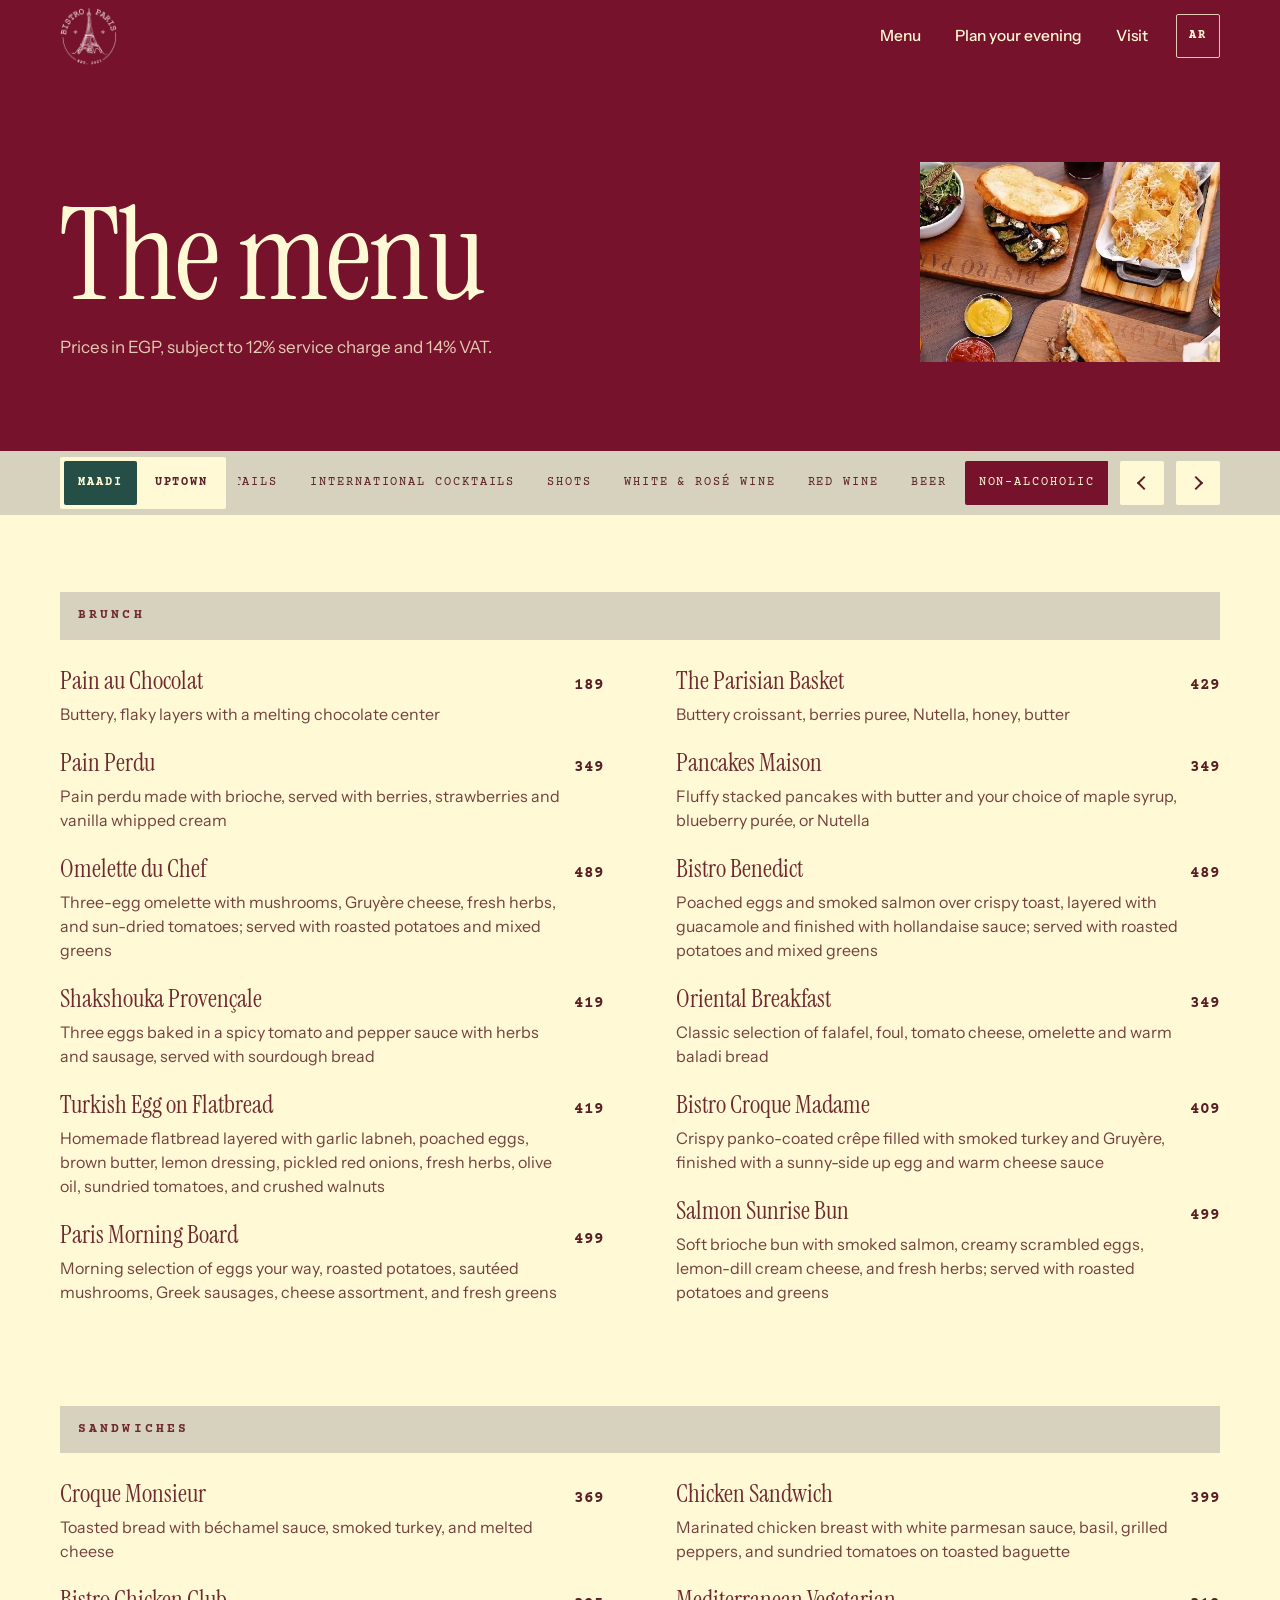
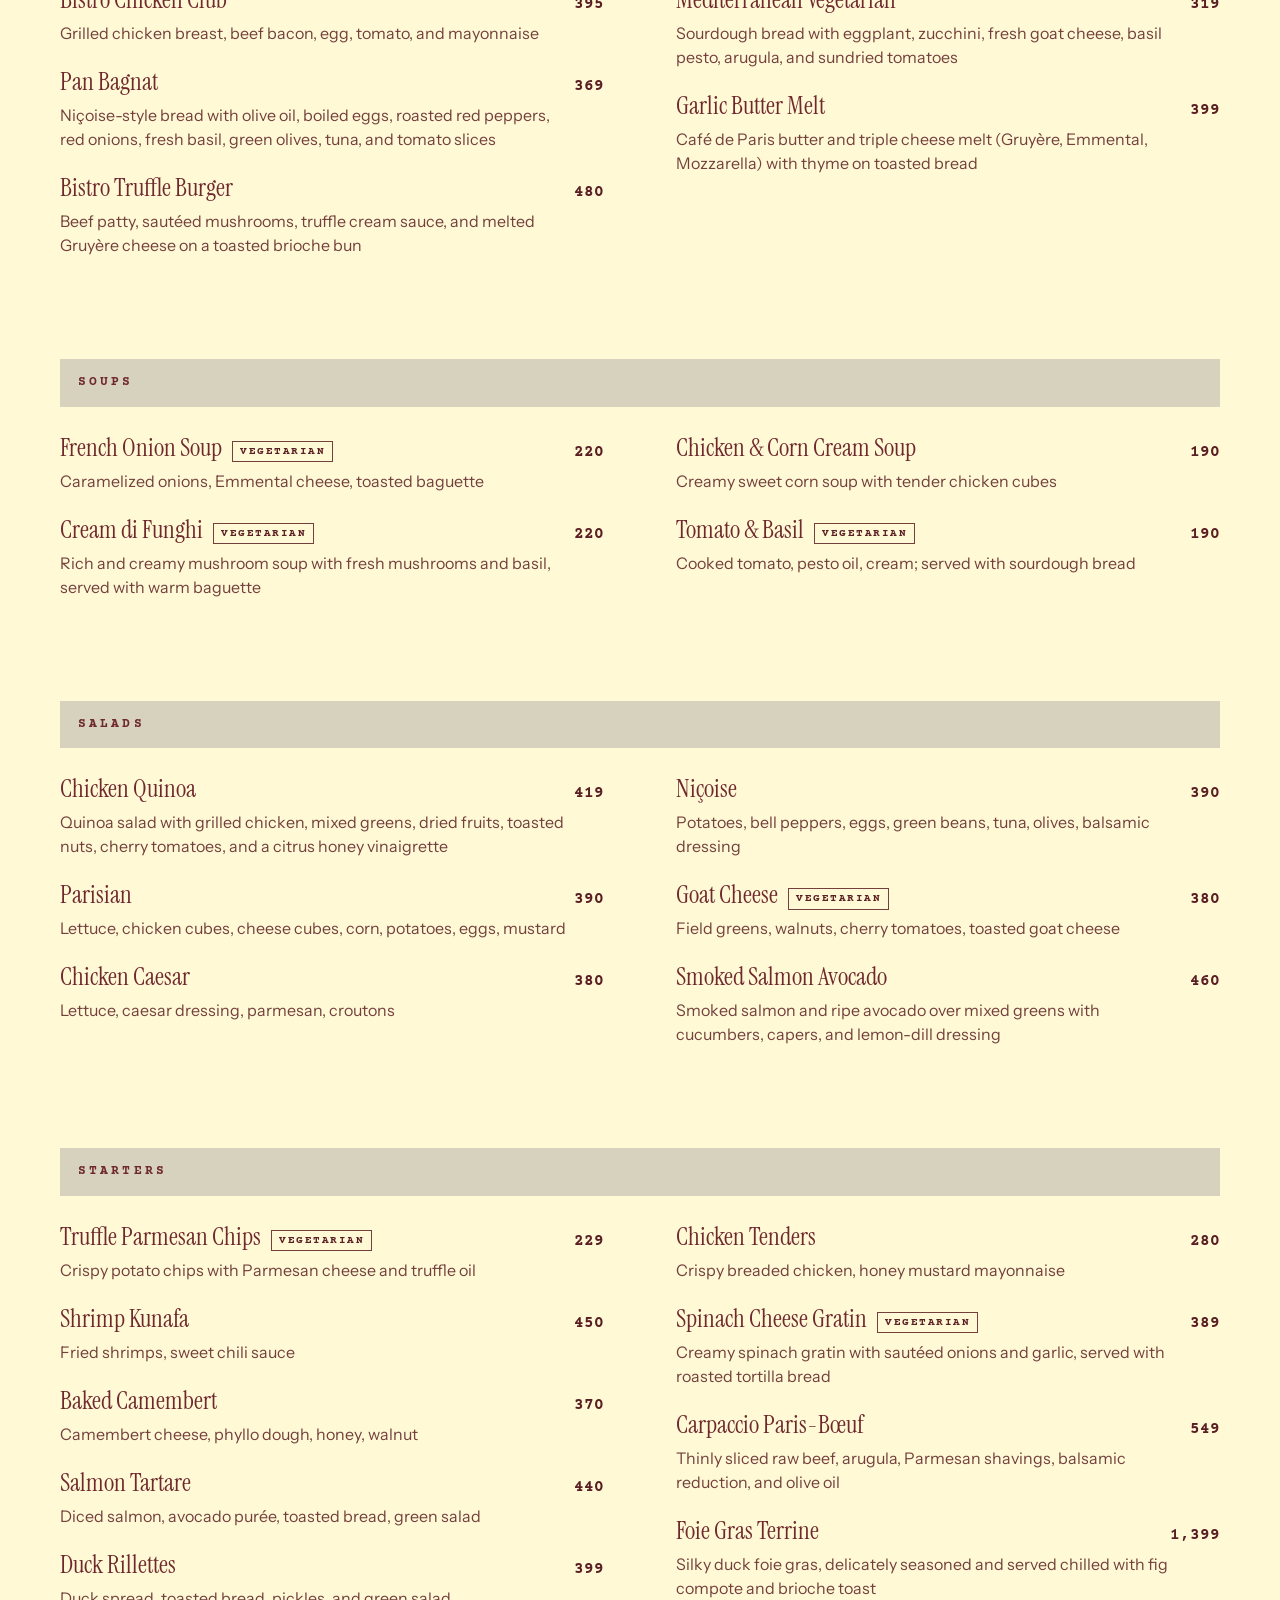
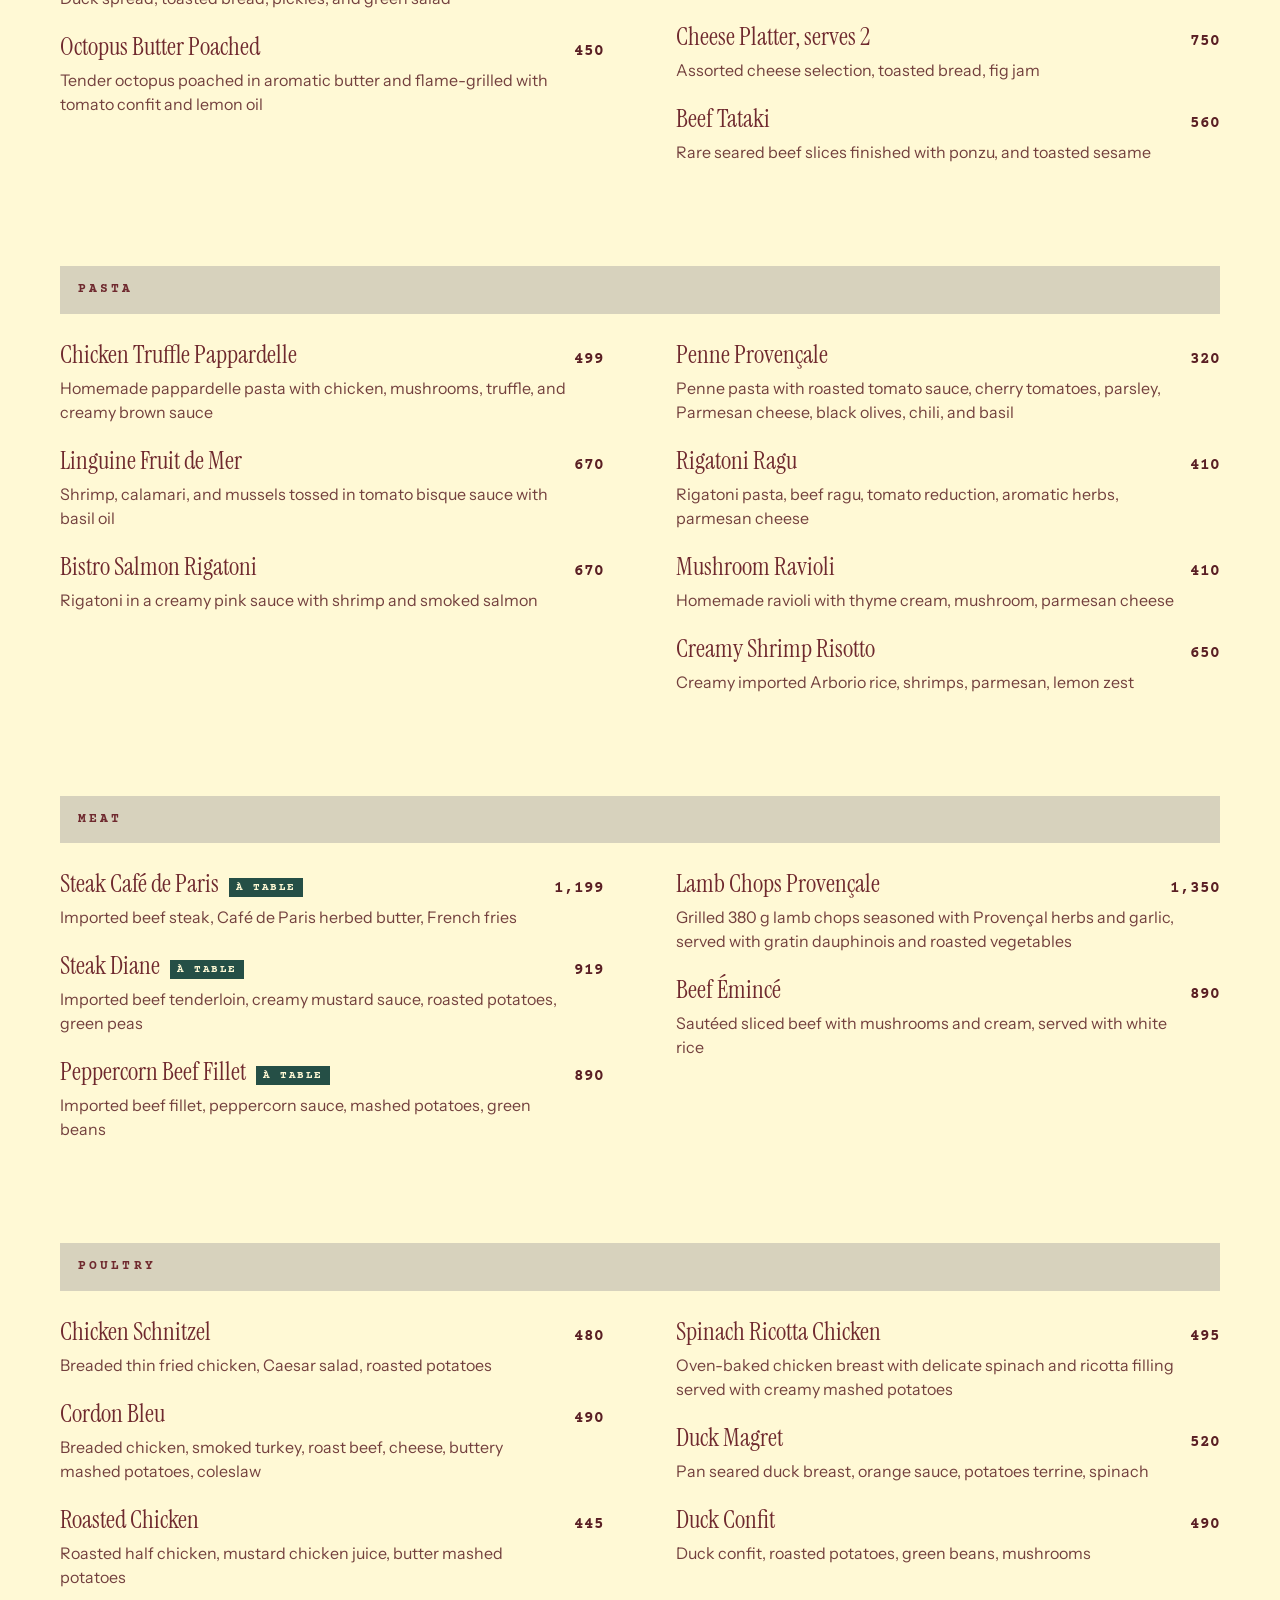
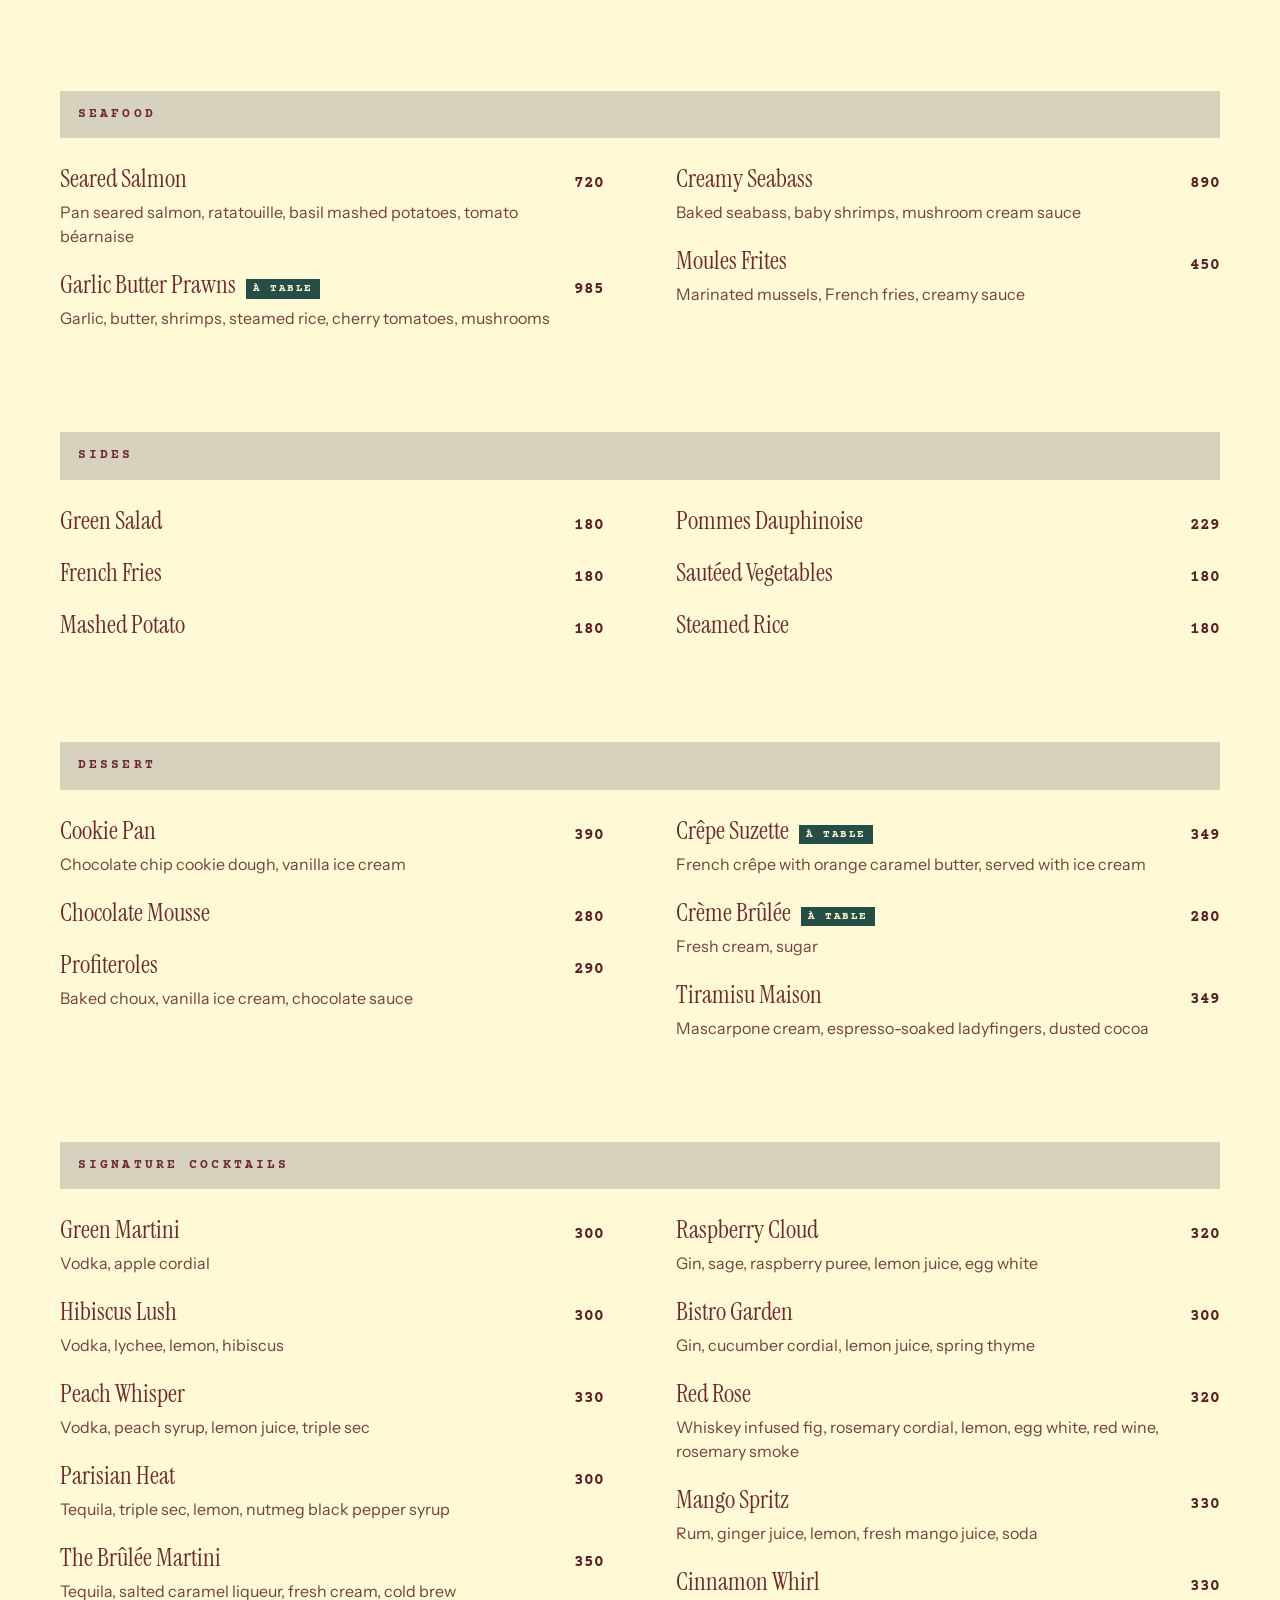
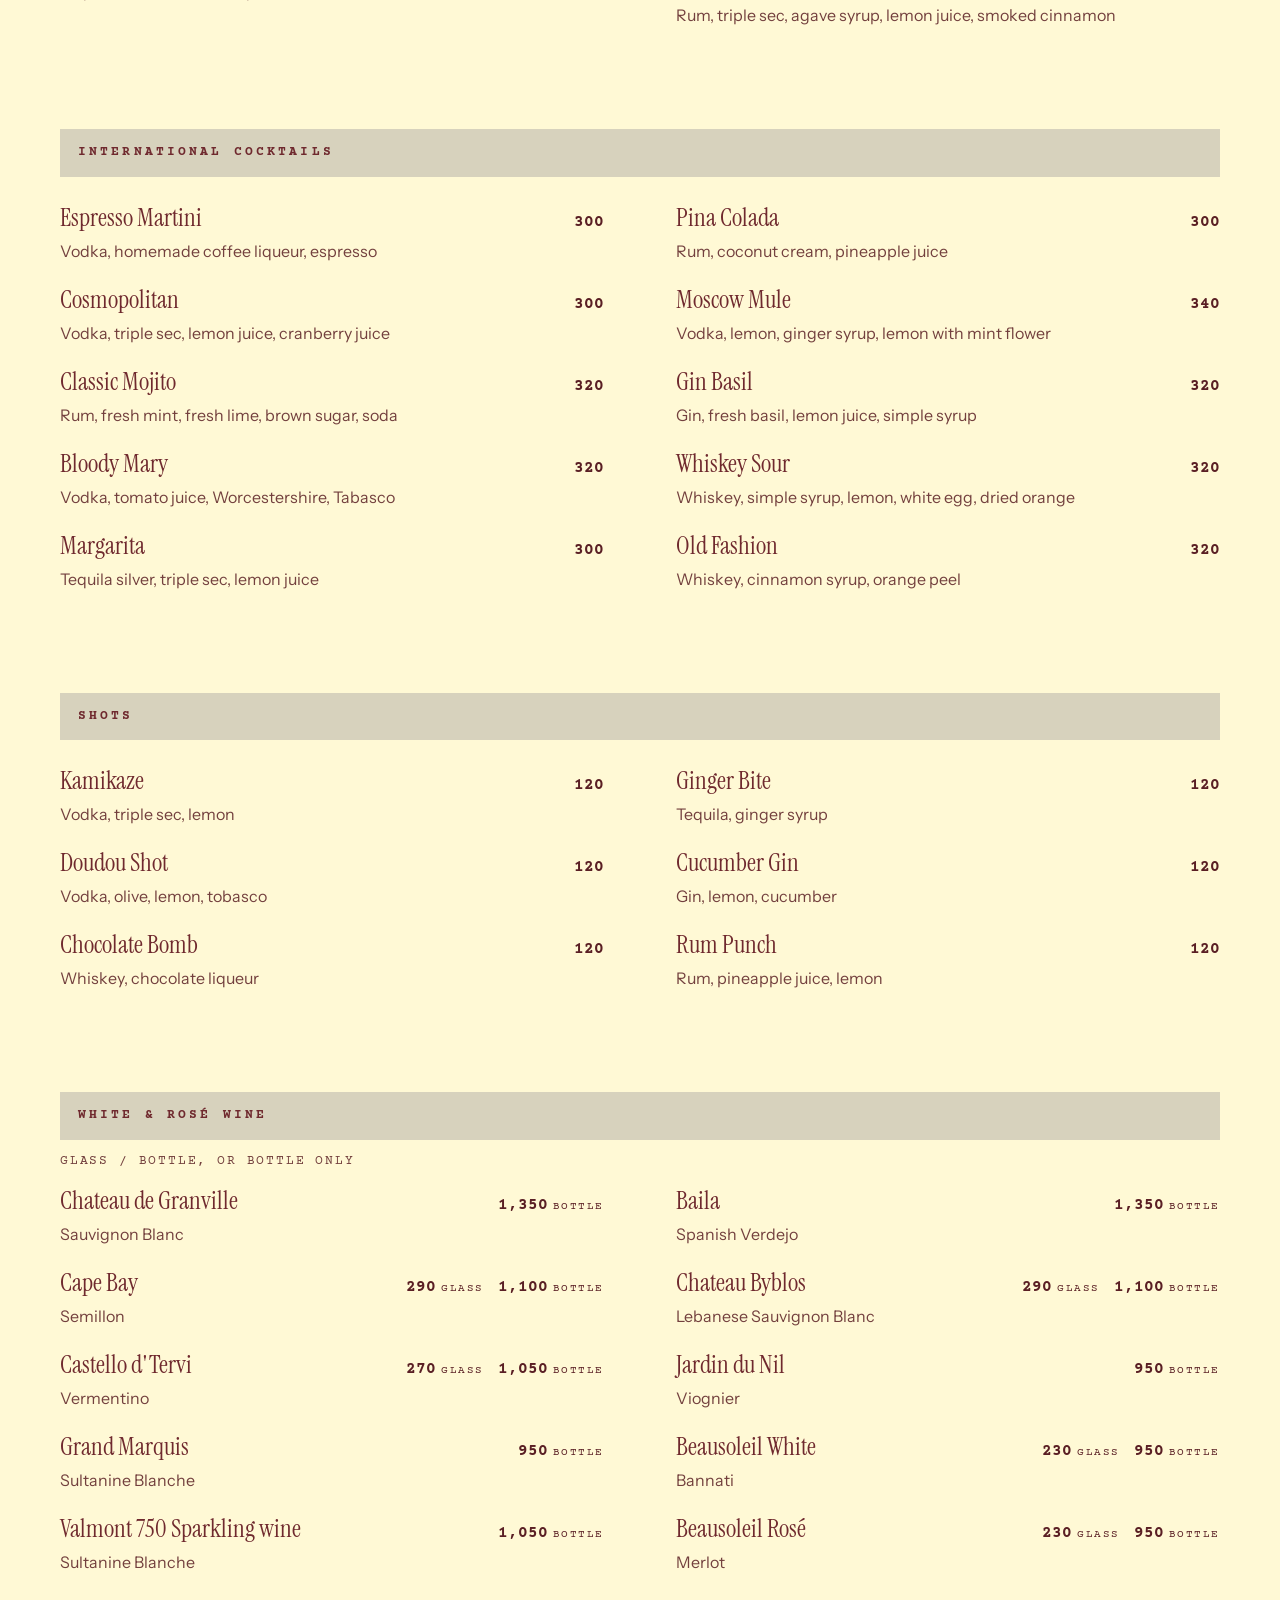
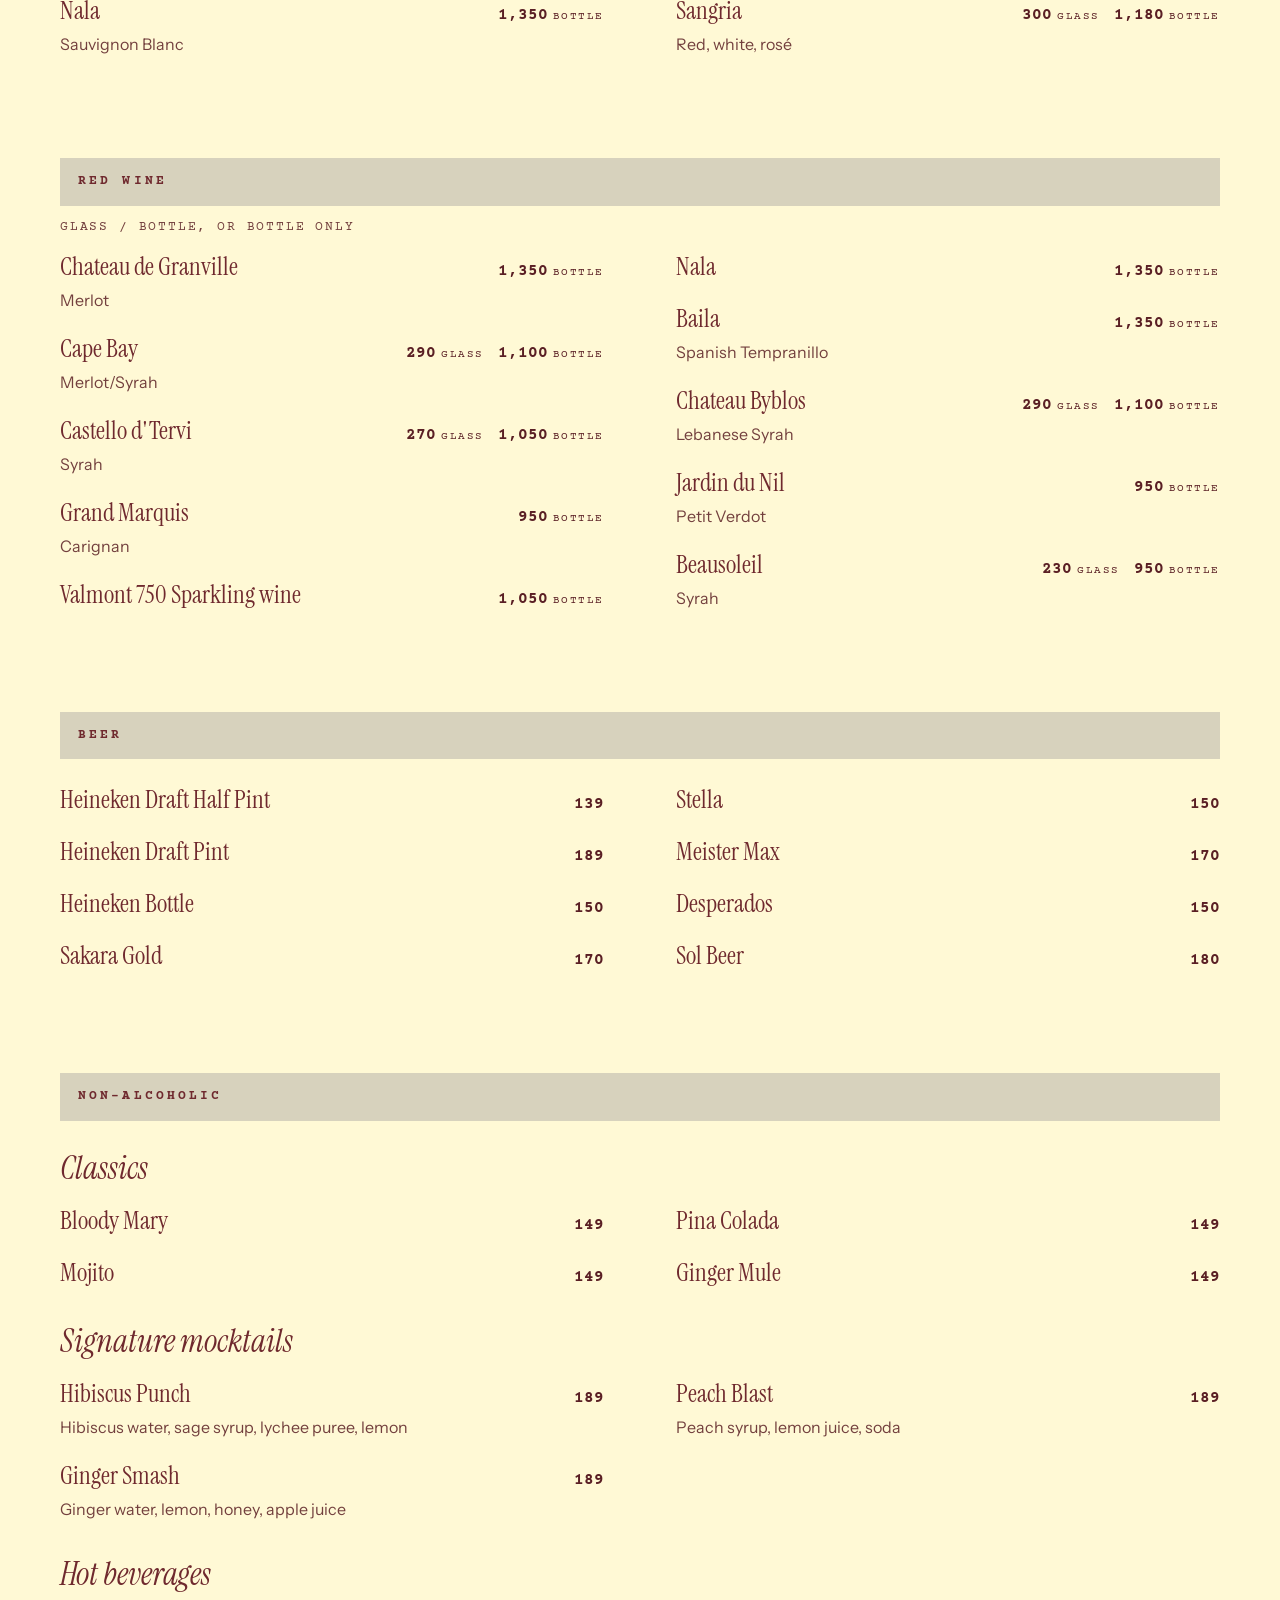
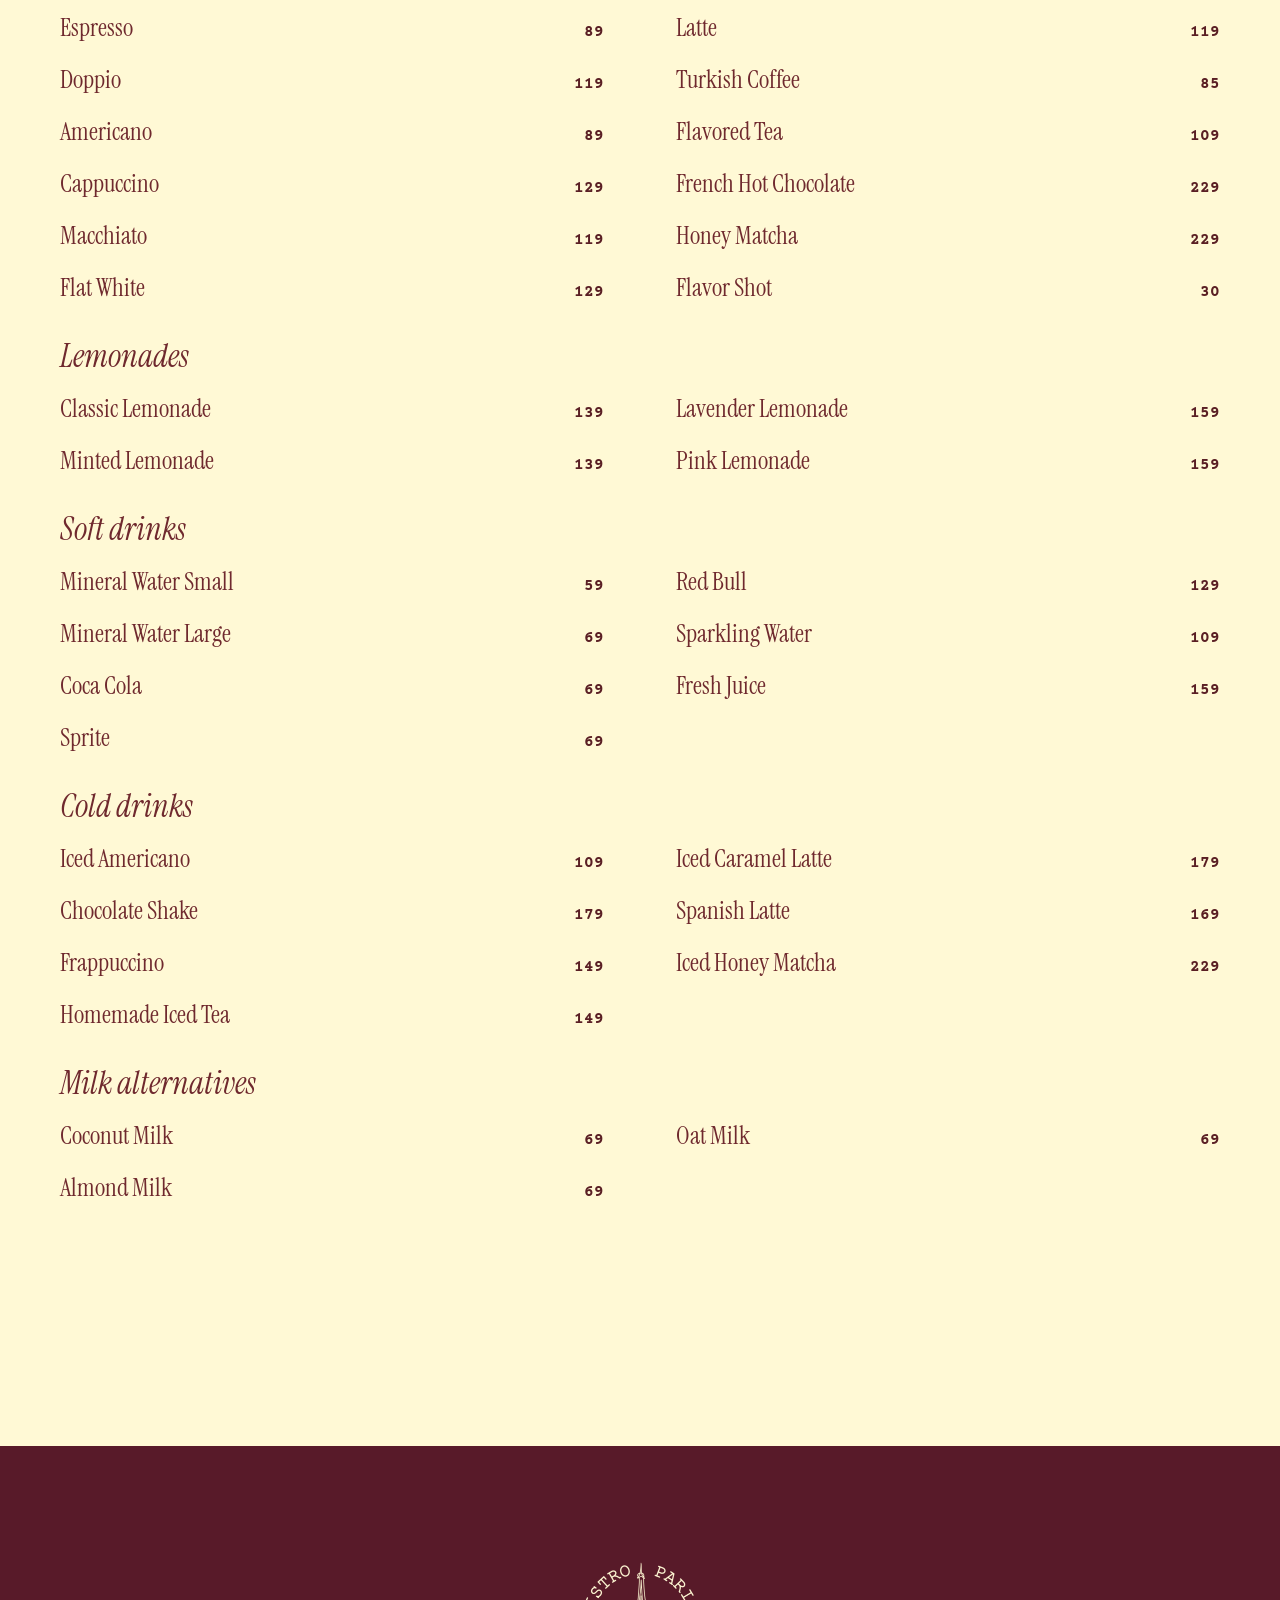
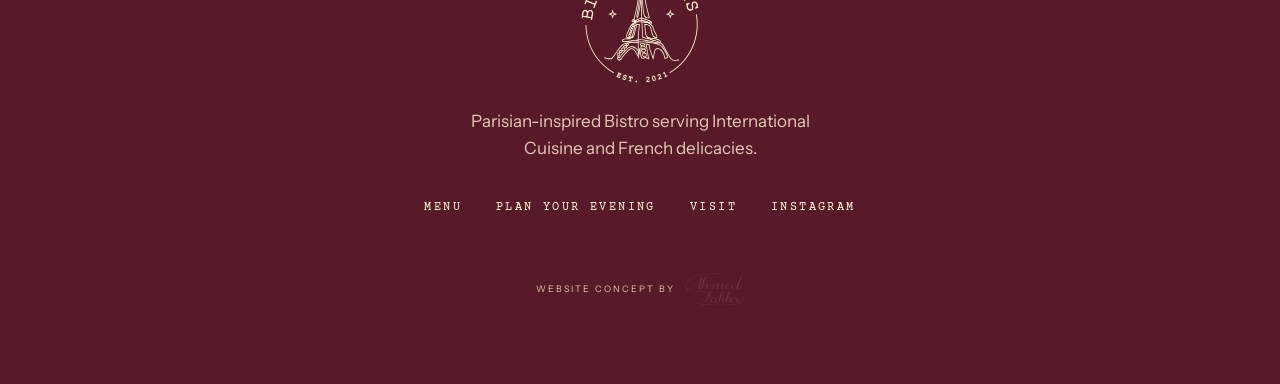
==== menu.html @ d9f88b31 "Faster images, single language button" ====
<!doctype html>
<html lang="en">
<head>
<meta charset="utf-8">
<meta name="viewport" content="width=device-width, initial-scale=1, minimum-scale=1">
<title>Menu | Bistro Paris, Maadi and Uptown Cairo</title>
<meta name="description" content="The Bistro Paris menu for Maadi and Uptown Cairo, every dish with its price in EGP.">
<meta name="theme-color" content="#76122B">
<meta property="og:type" content="restaurant.restaurant">
<meta property="og:site_name" content="Bistro Paris">
<meta property="og:title" content="Menu | Bistro Paris, Maadi and Uptown Cairo">
<meta property="og:description" content="The Bistro Paris menu for Maadi and Uptown Cairo, every dish with its price in EGP.">
<meta property="og:url" content="https://ahmedfakhr1.github.io/bistroparis-preview/menu.html">
<meta property="og:image" content="https://ahmedfakhr1.github.io/bistroparis-preview/img/og.jpg">
<meta property="og:image:width" content="1200">
<meta property="og:image:height" content="630">
<meta name="twitter:card" content="summary_large_image">
<link rel="icon" href="img/icon.png" type="image/png">
<link rel="apple-touch-icon" href="img/apple-touch-icon.png">
<link rel="preload" href="fonts/courier-prime-d5f7f4.woff2" as="font" type="font/woff2" crossorigin>
<link rel="preload" href="fonts/courier-prime-fcd7e4.woff2" as="font" type="font/woff2" crossorigin>
<link rel="preload" href="fonts/instrument-sans-046090.woff2" as="font" type="font/woff2" crossorigin>
<link rel="preload" href="fonts/instrument-serif-2d243d.woff2" as="font" type="font/woff2" crossorigin>
<link rel="preload" href="fonts/instrument-serif-52a6c2.woff2" as="font" type="font/woff2" crossorigin>
<script>
(function(){var h=document.documentElement;h.classList.add('js','fl');
try{var m=location.search.match(/branch=(maadi|uptown)/),b=m?m[1]:localStorage.getItem('bp-branch');if(b==='maadi'||b==='uptown')h.setAttribute('data-branch',b);if(m)localStorage.setItem('bp-branch',m[1])}catch(e){}
try{h.classList.add(localStorage.getItem('bp-intro')?'hold':'veiled')}catch(e){h.classList.add('hold')}
var d=function(){h.classList.remove('fl')};setTimeout(d,1200);
if(document.fonts&&document.fonts.load){Promise.all(['400 1em "Instrument Serif"','italic 400 1em "Instrument Serif"','400 1em "Instrument Sans"','500 1em "Instrument Sans"','400 1em "Courier Prime"','700 1em "Courier Prime"'].map(function(f){return document.fonts.load(f)})).then(d,d)}else d()})();
</script>
<style>html.fl body{opacity:0}body{transition:opacity .25s ease}</style>
<link rel="stylesheet" href="fonts.css?v=2">
<link rel="stylesheet" href="style.css?v=2">
<script src="site.js?v=2" defer></script>
<script type="application/ld+json">{"@context": "https://schema.org", "@graph": [{"@type": "Restaurant", "@id": "https://ahmedfakhr1.github.io/bistroparis-preview/#maadi", "name": "Bistro Paris Maadi", "url": "https://ahmedfakhr1.github.io/bistroparis-preview/", "description": "Parisian-inspired Bistro serving International Cuisine and French delicacies", "servesCuisine": ["French", "International"], "telephone": "+201289994449", "image": "https://ahmedfakhr1.github.io/bistroparis-preview/img/og.jpg", "hasMenu": "https://ahmedfakhr1.github.io/bistroparis-preview/menu.html", "address": {"@type": "PostalAddress", "streetAddress": "13 Street 18, Maadi as Sarayat Al Gharbeyah, first floor of Building 13", "addressLocality": "Cairo", "postalCode": "4212050", "addressCountry": "EG"}, "sameAs": ["https://www.instagram.com/bistropariseg/", "https://www.facebook.com/bistroparis.eg"]}, {"@type": "Restaurant", "@id": "https://ahmedfakhr1.github.io/bistroparis-preview/#uptown", "name": "Bistro Paris Uptown", "url": "https://ahmedfakhr1.github.io/bistroparis-preview/", "description": "Parisian-inspired Bistro serving International Cuisine and French delicacies", "servesCuisine": ["French", "International"], "telephone": "+201277890000", "image": "https://ahmedfakhr1.github.io/bistroparis-preview/img/og.jpg", "hasMenu": "https://ahmedfakhr1.github.io/bistroparis-preview/menu.html?branch=uptown", "address": {"@type": "PostalAddress", "streetAddress": "Golf Plaza, Uptown Cairo", "addressLocality": "Cairo", "addressCountry": "EG"}, "openingHoursSpecification": [{"@type": "OpeningHoursSpecification", "dayOfWeek": ["Monday", "Tuesday", "Wednesday", "Thursday", "Friday", "Saturday", "Sunday"], "opens": "09:00", "closes": "23:30"}], "sameAs": ["https://www.instagram.com/bistropariseg/", "https://www.facebook.com/bistroparis.eg"]}]}</script>
</head>
<body class="menu-pg">
<a class="skip" href="#main">Skip to content</a>
<div class="veil" aria-hidden="true"><img src="img/seal-white.webp" width="480" height="490" alt=""><span class="veil-line"><i></i></span></div>
<div class="cover" aria-hidden="true"></div>
<header class="hdr" id="hdr">
<div class="hdr-in">
<a class="brand" href="index.html" aria-label="Bistro Paris, home"><img class="seal" src="img/seal-white.webp" width="480" height="490" alt=""></a>
<div class="hdr-r">
<nav class="nav" aria-label="Main">
<a href="menu.html">Menu</a>
<a href="index.html#plan-top">Plan your evening</a>
<a href="index.html#visit">Visit</a>
</nav>
<button class="lang" id="ar-toggle" type="button" aria-haspopup="dialog" aria-label="Arabic">AR</button>
<button class="burger" id="burger" type="button" aria-expanded="false" aria-controls="drawer" aria-label="Open menu"><span></span><span></span></button>
</div>
</div>
</header>
<div class="drawer" id="drawer" hidden>
<nav class="drawer-nav" aria-label="Menu">
<a href="menu.html?branch=maadi">Maadi menu</a>
<a href="menu.html?branch=uptown">Uptown menu</a>
<a href="index.html#plan-top">Plan your evening</a>
<a href="index.html#visit">Visit us</a>
</nav>
<div class="drawer-foot">
<a href="tel:+201289994449">Call Maadi +20 12 89994449</a>
<a href="tel:+201277890000">Call Uptown 012 77890000</a>
<a href="https://www.instagram.com/bistropariseg/" target="_blank" rel="noopener">Instagram @bistropariseg</a>
</div>
</div>
<main id="main">
<section class="mhead dark">
<div class="wrap mh">
<div class="mh-tx">
<h1>The menu</h1>
<p class="note">Prices in EGP, subject to 12% service charge and 14% VAT.</p>
</div>
<img class="mh-ph" src="img/boards.webp" width="540" height="960" alt="Sandwiches, chips and dips on wooden boards with BISTRO PARIS burnt into the wood" decoding="async">
</div>
</section>
<div class="bar" id="bar">
<div class="bar-in">
<div class="sw" role="group" aria-label="Branch">
<button type="button" data-branch-btn="maadi" aria-pressed="true">Maadi</button>
<button type="button" data-branch-btn="uptown" aria-pressed="false">Uptown</button>
</div>
<nav class="rail" aria-label="Menu sections"><div class="chips" data-for="maadi"><a href="#maadi-brunch" data-cat="brunch">Brunch</a><a href="#maadi-sandwiches" data-cat="sandwiches">Sandwiches</a><a href="#maadi-soups" data-cat="soups">Soups</a><a href="#maadi-salads" data-cat="salads">Salads</a><a href="#maadi-starters" data-cat="starters">Starters</a><a href="#maadi-pasta" data-cat="pasta">Pasta</a><a href="#maadi-meat" data-cat="meat">Meat</a><a href="#maadi-poultry" data-cat="poultry">Poultry</a><a href="#maadi-seafood" data-cat="seafood">Seafood</a><a href="#maadi-sides" data-cat="sides">Sides</a><a href="#maadi-dessert" data-cat="dessert">Dessert</a><a href="#maadi-signature-cocktails" data-cat="signature-cocktails">Signature Cocktails</a><a href="#maadi-international-cocktails" data-cat="international-cocktails">International Cocktails</a><a href="#maadi-shots" data-cat="shots">Shots</a><a href="#maadi-white-and-ros-wine" data-cat="white-and-ros-wine">White &amp; Rosé Wine</a><a href="#maadi-red-wine" data-cat="red-wine">Red Wine</a><a href="#maadi-beer" data-cat="beer">Beer</a><a href="#maadi-non-alcoholic" data-cat="non-alcoholic">Non-Alcoholic</a></div><div class="chips" data-for="uptown"><a href="#uptown-sandwiches" data-cat="sandwiches">Sandwiches</a><a href="#uptown-soups" data-cat="soups">Soups</a><a href="#uptown-salads" data-cat="salads">Salads</a><a href="#uptown-starters" data-cat="starters">Starters</a><a href="#uptown-pasta-and-risotto" data-cat="pasta-and-risotto">Pasta &amp; Risotto</a><a href="#uptown-meat" data-cat="meat">Meat</a><a href="#uptown-sides" data-cat="sides">Sides</a><a href="#uptown-seafood" data-cat="seafood">Seafood</a><a href="#uptown-poultry" data-cat="poultry">Poultry</a><a href="#uptown-dessert" data-cat="dessert">Dessert</a></div></nav>
<button class="rail-btn" id="rail-prev" type="button" aria-label="Earlier sections"><span></span></button>
<button class="rail-btn next" id="rail-next" type="button" aria-label="Later sections"><span></span></button>
</div>
</div>
<div class="wrap menu-body" id="menu-body">
<div class="pane" id="pane-maadi" data-pane="maadi"><section class="cat" id="maadi-brunch" data-cat="brunch"><h2>Brunch</h2><ul class="items"><li class="item"><div class="top"><span class="nm">Pain au Chocolat</span><span class="price"><span class="amt">189</span></span></div><p class="desc">Buttery, flaky layers with a melting chocolate center</p></li><li class="item"><div class="top"><span class="nm">Pain Perdu</span><span class="price"><span class="amt">349</span></span></div><p class="desc">Pain perdu made with brioche, served with berries, strawberries and vanilla whipped cream</p></li><li class="item"><div class="top"><span class="nm">Omelette du Chef</span><span class="price"><span class="amt">489</span></span></div><p class="desc">Three-egg omelette with mushrooms, Gruyère cheese, fresh herbs, and sun-dried tomatoes; served with roasted potatoes and mixed greens</p></li><li class="item"><div class="top"><span class="nm">Shakshouka Provençale</span><span class="price"><span class="amt">419</span></span></div><p class="desc">Three eggs baked in a spicy tomato and pepper sauce with herbs and sausage, served with sourdough bread</p></li><li class="item"><div class="top"><span class="nm">Turkish Egg on Flatbread</span><span class="price"><span class="amt">419</span></span></div><p class="desc">Homemade flatbread layered with garlic labneh, poached eggs, brown butter, lemon dressing, pickled red onions, fresh herbs, olive oil, sundried tomatoes, and crushed walnuts</p></li><li class="item"><div class="top"><span class="nm">Paris Morning Board</span><span class="price"><span class="amt">499</span></span></div><p class="desc">Morning selection of eggs your way, roasted potatoes, sautéed mushrooms, Greek sausages, cheese assortment, and fresh greens</p></li><li class="item"><div class="top"><span class="nm">The Parisian Basket</span><span class="price"><span class="amt">429</span></span></div><p class="desc">Buttery croissant, berries puree, Nutella, honey, butter</p></li><li class="item"><div class="top"><span class="nm">Pancakes Maison</span><span class="price"><span class="amt">349</span></span></div><p class="desc">Fluffy stacked pancakes with butter and your choice of maple syrup, blueberry purée, or Nutella</p></li><li class="item"><div class="top"><span class="nm">Bistro Benedict</span><span class="price"><span class="amt">489</span></span></div><p class="desc">Poached eggs and smoked salmon over crispy toast, layered with guacamole and finished with hollandaise sauce; served with roasted potatoes and mixed greens</p></li><li class="item"><div class="top"><span class="nm">Oriental Breakfast</span><span class="price"><span class="amt">349</span></span></div><p class="desc">Classic selection of falafel, foul, tomato cheese, omelette and warm baladi bread</p></li><li class="item"><div class="top"><span class="nm">Bistro Croque Madame</span><span class="price"><span class="amt">409</span></span></div><p class="desc">Crispy panko-coated crêpe filled with smoked turkey and Gruyère, finished with a sunny-side up egg and warm cheese sauce</p></li><li class="item"><div class="top"><span class="nm">Salmon Sunrise Bun</span><span class="price"><span class="amt">499</span></span></div><p class="desc">Soft brioche bun with smoked salmon, creamy scrambled eggs, lemon-dill cream cheese, and fresh herbs; served with roasted potatoes and greens</p></li></ul></section><section class="cat" id="maadi-sandwiches" data-cat="sandwiches"><h2>Sandwiches</h2><ul class="items"><li class="item"><div class="top"><span class="nm">Croque Monsieur</span><span class="price"><span class="amt">369</span></span></div><p class="desc">Toasted bread with béchamel sauce, smoked turkey, and melted cheese</p></li><li class="item"><div class="top"><span class="nm">Bistro Chicken Club</span><span class="price"><span class="amt">395</span></span></div><p class="desc">Grilled chicken breast, beef bacon, egg, tomato, and mayonnaise</p></li><li class="item"><div class="top"><span class="nm">Pan Bagnat</span><span class="price"><span class="amt">369</span></span></div><p class="desc">Niçoise-style bread with olive oil, boiled eggs, roasted red peppers, red onions, fresh basil, green olives, tuna, and tomato slices</p></li><li class="item"><div class="top"><span class="nm">Bistro Truffle Burger</span><span class="price"><span class="amt">480</span></span></div><p class="desc">Beef patty, sautéed mushrooms, truffle cream sauce, and melted Gruyère cheese on a toasted brioche bun</p></li><li class="item"><div class="top"><span class="nm">Chicken Sandwich</span><span class="price"><span class="amt">399</span></span></div><p class="desc">Marinated chicken breast with white parmesan sauce, basil, grilled peppers, and sundried tomatoes on toasted baguette</p></li><li class="item"><div class="top"><span class="nm">Mediterranean Vegetarian</span><span class="price"><span class="amt">319</span></span></div><p class="desc">Sourdough bread with eggplant, zucchini, fresh goat cheese, basil pesto, arugula, and sundried tomatoes</p></li><li class="item"><div class="top"><span class="nm">Garlic Butter Melt</span><span class="price"><span class="amt">399</span></span></div><p class="desc">Café de Paris butter and triple cheese melt (Gruyère, Emmental, Mozzarella) with thyme on toasted bread</p></li></ul></section><section class="cat" id="maadi-soups" data-cat="soups"><h2>Soups</h2><ul class="items"><li class="item"><div class="top"><span class="nm">French Onion Soup<span class="tag tag-veg">vegetarian</span></span><span class="price"><span class="amt">220</span></span></div><p class="desc">Caramelized onions, Emmental cheese, toasted baguette</p></li><li class="item"><div class="top"><span class="nm">Cream di Funghi<span class="tag tag-veg">vegetarian</span></span><span class="price"><span class="amt">220</span></span></div><p class="desc">Rich and creamy mushroom soup with fresh mushrooms and basil, served with warm baguette</p></li><li class="item"><div class="top"><span class="nm">Chicken &amp; Corn Cream Soup</span><span class="price"><span class="amt">190</span></span></div><p class="desc">Creamy sweet corn soup with tender chicken cubes</p></li><li class="item"><div class="top"><span class="nm">Tomato &amp; Basil<span class="tag tag-veg">vegetarian</span></span><span class="price"><span class="amt">190</span></span></div><p class="desc">Cooked tomato, pesto oil, cream; served with sourdough bread</p></li></ul></section><section class="cat" id="maadi-salads" data-cat="salads"><h2>Salads</h2><ul class="items"><li class="item"><div class="top"><span class="nm">Chicken Quinoa</span><span class="price"><span class="amt">419</span></span></div><p class="desc">Quinoa salad with grilled chicken, mixed greens, dried fruits, toasted nuts, cherry tomatoes, and a citrus honey vinaigrette</p></li><li class="item"><div class="top"><span class="nm">Parisian</span><span class="price"><span class="amt">390</span></span></div><p class="desc">Lettuce, chicken cubes, cheese cubes, corn, potatoes, eggs, mustard</p></li><li class="item"><div class="top"><span class="nm">Chicken Caesar</span><span class="price"><span class="amt">380</span></span></div><p class="desc">Lettuce, caesar dressing, parmesan, croutons</p></li><li class="item"><div class="top"><span class="nm">Niçoise</span><span class="price"><span class="amt">390</span></span></div><p class="desc">Potatoes, bell peppers, eggs, green beans, tuna, olives, balsamic dressing</p></li><li class="item"><div class="top"><span class="nm">Goat Cheese<span class="tag tag-veg">vegetarian</span></span><span class="price"><span class="amt">380</span></span></div><p class="desc">Field greens, walnuts, cherry tomatoes, toasted goat cheese</p></li><li class="item"><div class="top"><span class="nm">Smoked Salmon Avocado</span><span class="price"><span class="amt">460</span></span></div><p class="desc">Smoked salmon and ripe avocado over mixed greens with cucumbers, capers, and lemon-dill dressing</p></li></ul></section><section class="cat" id="maadi-starters" data-cat="starters"><h2>Starters</h2><ul class="items"><li class="item"><div class="top"><span class="nm">Truffle Parmesan Chips<span class="tag tag-veg">vegetarian</span></span><span class="price"><span class="amt">229</span></span></div><p class="desc">Crispy potato chips with Parmesan cheese and truffle oil</p></li><li class="item"><div class="top"><span class="nm">Shrimp Kunafa</span><span class="price"><span class="amt">450</span></span></div><p class="desc">Fried shrimps, sweet chili sauce</p></li><li class="item"><div class="top"><span class="nm">Baked Camembert</span><span class="price"><span class="amt">370</span></span></div><p class="desc">Camembert cheese, phyllo dough, honey, walnut</p></li><li class="item"><div class="top"><span class="nm">Salmon Tartare</span><span class="price"><span class="amt">440</span></span></div><p class="desc">Diced salmon, avocado purée, toasted bread, green salad</p></li><li class="item"><div class="top"><span class="nm">Duck Rillettes</span><span class="price"><span class="amt">399</span></span></div><p class="desc">Duck spread, toasted bread, pickles, and green salad</p></li><li class="item"><div class="top"><span class="nm">Octopus Butter Poached</span><span class="price"><span class="amt">450</span></span></div><p class="desc">Tender octopus poached in aromatic butter and flame-grilled with tomato confit and lemon oil</p></li><li class="item"><div class="top"><span class="nm">Chicken Tenders</span><span class="price"><span class="amt">280</span></span></div><p class="desc">Crispy breaded chicken, honey mustard mayonnaise</p></li><li class="item"><div class="top"><span class="nm">Spinach Cheese Gratin<span class="tag tag-veg">vegetarian</span></span><span class="price"><span class="amt">389</span></span></div><p class="desc">Creamy spinach gratin with sautéed onions and garlic, served with roasted tortilla bread</p></li><li class="item"><div class="top"><span class="nm">Carpaccio Paris-Bœuf</span><span class="price"><span class="amt">549</span></span></div><p class="desc">Thinly sliced raw beef, arugula, Parmesan shavings, balsamic reduction, and olive oil</p></li><li class="item"><div class="top"><span class="nm">Foie Gras Terrine</span><span class="price"><span class="amt">1,399</span></span></div><p class="desc">Silky duck foie gras, delicately seasoned and served chilled with fig compote and brioche toast</p></li><li class="item"><div class="top"><span class="nm">Cheese Platter, serves 2</span><span class="price"><span class="amt">750</span></span></div><p class="desc">Assorted cheese selection, toasted bread, fig jam</p></li><li class="item"><div class="top"><span class="nm">Beef Tataki</span><span class="price"><span class="amt">560</span></span></div><p class="desc">Rare seared beef slices finished with ponzu, and toasted sesame</p></li></ul></section><section class="cat" id="maadi-pasta" data-cat="pasta"><h2>Pasta</h2><ul class="items"><li class="item"><div class="top"><span class="nm">Chicken Truffle Pappardelle</span><span class="price"><span class="amt">499</span></span></div><p class="desc">Homemade pappardelle pasta with chicken, mushrooms, truffle, and creamy brown sauce</p></li><li class="item"><div class="top"><span class="nm">Linguine Fruit de Mer</span><span class="price"><span class="amt">670</span></span></div><p class="desc">Shrimp, calamari, and mussels tossed in tomato bisque sauce with basil oil</p></li><li class="item"><div class="top"><span class="nm">Bistro Salmon Rigatoni</span><span class="price"><span class="amt">670</span></span></div><p class="desc">Rigatoni in a creamy pink sauce with shrimp and smoked salmon</p></li><li class="item"><div class="top"><span class="nm">Penne Provençale</span><span class="price"><span class="amt">320</span></span></div><p class="desc">Penne pasta with roasted tomato sauce, cherry tomatoes, parsley, Parmesan cheese, black olives, chili, and basil</p></li><li class="item"><div class="top"><span class="nm">Rigatoni Ragu</span><span class="price"><span class="amt">410</span></span></div><p class="desc">Rigatoni pasta, beef ragu, tomato reduction, aromatic herbs, parmesan cheese</p></li><li class="item"><div class="top"><span class="nm">Mushroom Ravioli</span><span class="price"><span class="amt">410</span></span></div><p class="desc">Homemade ravioli with thyme cream, mushroom, parmesan cheese</p></li><li class="item"><div class="top"><span class="nm">Creamy Shrimp Risotto</span><span class="price"><span class="amt">650</span></span></div><p class="desc">Creamy imported Arborio rice, shrimps, parmesan, lemon zest</p></li></ul></section><section class="cat" id="maadi-meat" data-cat="meat"><h2>Meat</h2><ul class="items"><li class="item"><div class="top"><span class="nm">Steak Café de Paris<span class="tag tag-at">à table</span></span><span class="price"><span class="amt">1,199</span></span></div><p class="desc">Imported beef steak, Café de Paris herbed butter, French fries</p></li><li class="item"><div class="top"><span class="nm">Steak Diane<span class="tag tag-at">à table</span></span><span class="price"><span class="amt">919</span></span></div><p class="desc">Imported beef tenderloin, creamy mustard sauce, roasted potatoes, green peas</p></li><li class="item"><div class="top"><span class="nm">Peppercorn Beef Fillet<span class="tag tag-at">à table</span></span><span class="price"><span class="amt">890</span></span></div><p class="desc">Imported beef fillet, peppercorn sauce, mashed potatoes, green beans</p></li><li class="item"><div class="top"><span class="nm">Lamb Chops Provençale</span><span class="price"><span class="amt">1,350</span></span></div><p class="desc">Grilled 380 g lamb chops seasoned with Provençal herbs and garlic, served with gratin dauphinois and roasted vegetables</p></li><li class="item"><div class="top"><span class="nm">Beef Émincé</span><span class="price"><span class="amt">890</span></span></div><p class="desc">Sautéed sliced beef with mushrooms and cream, served with white rice</p></li></ul></section><section class="cat" id="maadi-poultry" data-cat="poultry"><h2>Poultry</h2><ul class="items"><li class="item"><div class="top"><span class="nm">Chicken Schnitzel</span><span class="price"><span class="amt">480</span></span></div><p class="desc">Breaded thin fried chicken, Caesar salad, roasted potatoes</p></li><li class="item"><div class="top"><span class="nm">Cordon Bleu</span><span class="price"><span class="amt">490</span></span></div><p class="desc">Breaded chicken, smoked turkey, roast beef, cheese, buttery mashed potatoes, coleslaw</p></li><li class="item"><div class="top"><span class="nm">Roasted Chicken</span><span class="price"><span class="amt">445</span></span></div><p class="desc">Roasted half chicken, mustard chicken juice, butter mashed potatoes</p></li><li class="item"><div class="top"><span class="nm">Spinach Ricotta Chicken</span><span class="price"><span class="amt">495</span></span></div><p class="desc">Oven-baked chicken breast with delicate spinach and ricotta filling served with creamy mashed potatoes</p></li><li class="item"><div class="top"><span class="nm">Duck Magret</span><span class="price"><span class="amt">520</span></span></div><p class="desc">Pan seared duck breast, orange sauce, potatoes terrine, spinach</p></li><li class="item"><div class="top"><span class="nm">Duck Confit</span><span class="price"><span class="amt">490</span></span></div><p class="desc">Duck confit, roasted potatoes, green beans, mushrooms</p></li></ul></section><section class="cat" id="maadi-seafood" data-cat="seafood"><h2>Seafood</h2><ul class="items"><li class="item"><div class="top"><span class="nm">Seared Salmon</span><span class="price"><span class="amt">720</span></span></div><p class="desc">Pan seared salmon, ratatouille, basil mashed potatoes, tomato béarnaise</p></li><li class="item"><div class="top"><span class="nm">Garlic Butter Prawns<span class="tag tag-at">à table</span></span><span class="price"><span class="amt">985</span></span></div><p class="desc">Garlic, butter, shrimps, steamed rice, cherry tomatoes, mushrooms</p></li><li class="item"><div class="top"><span class="nm">Creamy Seabass</span><span class="price"><span class="amt">890</span></span></div><p class="desc">Baked seabass, baby shrimps, mushroom cream sauce</p></li><li class="item"><div class="top"><span class="nm">Moules Frites</span><span class="price"><span class="amt">450</span></span></div><p class="desc">Marinated mussels, French fries, creamy sauce</p></li></ul></section><section class="cat" id="maadi-sides" data-cat="sides"><h2>Sides</h2><ul class="items"><li class="item"><div class="top"><span class="nm">Green Salad</span><span class="price"><span class="amt">180</span></span></div></li><li class="item"><div class="top"><span class="nm">French Fries</span><span class="price"><span class="amt">180</span></span></div></li><li class="item"><div class="top"><span class="nm">Mashed Potato</span><span class="price"><span class="amt">180</span></span></div></li><li class="item"><div class="top"><span class="nm">Pommes Dauphinoise</span><span class="price"><span class="amt">229</span></span></div></li><li class="item"><div class="top"><span class="nm">Sautéed Vegetables</span><span class="price"><span class="amt">180</span></span></div></li><li class="item"><div class="top"><span class="nm">Steamed Rice</span><span class="price"><span class="amt">180</span></span></div></li></ul></section><section class="cat" id="maadi-dessert" data-cat="dessert"><h2>Dessert</h2><ul class="items"><li class="item"><div class="top"><span class="nm">Cookie Pan</span><span class="price"><span class="amt">390</span></span></div><p class="desc">Chocolate chip cookie dough, vanilla ice cream</p></li><li class="item"><div class="top"><span class="nm">Chocolate Mousse</span><span class="price"><span class="amt">280</span></span></div></li><li class="item"><div class="top"><span class="nm">Profiteroles</span><span class="price"><span class="amt">290</span></span></div><p class="desc">Baked choux, vanilla ice cream, chocolate sauce</p></li><li class="item"><div class="top"><span class="nm">Crêpe Suzette<span class="tag tag-at">à table</span></span><span class="price"><span class="amt">349</span></span></div><p class="desc">French crêpe with orange caramel butter, served with ice cream</p></li><li class="item"><div class="top"><span class="nm">Crème Brûlée<span class="tag tag-at">à table</span></span><span class="price"><span class="amt">280</span></span></div><p class="desc">Fresh cream, sugar</p></li><li class="item"><div class="top"><span class="nm">Tiramisu Maison</span><span class="price"><span class="amt">349</span></span></div><p class="desc">Mascarpone cream, espresso-soaked ladyfingers, dusted cocoa</p></li></ul></section><section class="cat" id="maadi-signature-cocktails" data-cat="signature-cocktails"><h2>Signature Cocktails</h2><ul class="items"><li class="item"><div class="top"><span class="nm">Green Martini</span><span class="price"><span class="amt">300</span></span></div><p class="desc">Vodka, apple cordial</p></li><li class="item"><div class="top"><span class="nm">Hibiscus Lush</span><span class="price"><span class="amt">300</span></span></div><p class="desc">Vodka, lychee, lemon, hibiscus</p></li><li class="item"><div class="top"><span class="nm">Peach Whisper</span><span class="price"><span class="amt">330</span></span></div><p class="desc">Vodka, peach syrup, lemon juice, triple sec</p></li><li class="item"><div class="top"><span class="nm">Parisian Heat</span><span class="price"><span class="amt">300</span></span></div><p class="desc">Tequila, triple sec, lemon, nutmeg black pepper syrup</p></li><li class="item"><div class="top"><span class="nm">The Brûlée Martini</span><span class="price"><span class="amt">350</span></span></div><p class="desc">Tequila, salted caramel liqueur, fresh cream, cold brew</p></li><li class="item"><div class="top"><span class="nm">Raspberry Cloud</span><span class="price"><span class="amt">320</span></span></div><p class="desc">Gin, sage, raspberry puree, lemon juice, egg white</p></li><li class="item"><div class="top"><span class="nm">Bistro Garden</span><span class="price"><span class="amt">300</span></span></div><p class="desc">Gin, cucumber cordial, lemon juice, spring thyme</p></li><li class="item"><div class="top"><span class="nm">Red Rose</span><span class="price"><span class="amt">320</span></span></div><p class="desc">Whiskey infused fig, rosemary cordial, lemon, egg white, red wine, rosemary smoke</p></li><li class="item"><div class="top"><span class="nm">Mango Spritz</span><span class="price"><span class="amt">330</span></span></div><p class="desc">Rum, ginger juice, lemon, fresh mango juice, soda</p></li><li class="item"><div class="top"><span class="nm">Cinnamon Whirl</span><span class="price"><span class="amt">330</span></span></div><p class="desc">Rum, triple sec, agave syrup, lemon juice, smoked cinnamon</p></li></ul></section><section class="cat" id="maadi-international-cocktails" data-cat="international-cocktails"><h2>International Cocktails</h2><ul class="items"><li class="item"><div class="top"><span class="nm">Espresso Martini</span><span class="price"><span class="amt">300</span></span></div><p class="desc">Vodka, homemade coffee liqueur, espresso</p></li><li class="item"><div class="top"><span class="nm">Cosmopolitan</span><span class="price"><span class="amt">300</span></span></div><p class="desc">Vodka, triple sec, lemon juice, cranberry juice</p></li><li class="item"><div class="top"><span class="nm">Classic Mojito</span><span class="price"><span class="amt">320</span></span></div><p class="desc">Rum, fresh mint, fresh lime, brown sugar, soda</p></li><li class="item"><div class="top"><span class="nm">Bloody Mary</span><span class="price"><span class="amt">320</span></span></div><p class="desc">Vodka, tomato juice, Worcestershire, Tabasco</p></li><li class="item"><div class="top"><span class="nm">Margarita</span><span class="price"><span class="amt">300</span></span></div><p class="desc">Tequila silver, triple sec, lemon juice</p></li><li class="item"><div class="top"><span class="nm">Pina Colada</span><span class="price"><span class="amt">300</span></span></div><p class="desc">Rum, coconut cream, pineapple juice</p></li><li class="item"><div class="top"><span class="nm">Moscow Mule</span><span class="price"><span class="amt">340</span></span></div><p class="desc">Vodka, lemon, ginger syrup, lemon with mint flower</p></li><li class="item"><div class="top"><span class="nm">Gin Basil</span><span class="price"><span class="amt">320</span></span></div><p class="desc">Gin, fresh basil, lemon juice, simple syrup</p></li><li class="item"><div class="top"><span class="nm">Whiskey Sour</span><span class="price"><span class="amt">320</span></span></div><p class="desc">Whiskey, simple syrup, lemon, white egg, dried orange</p></li><li class="item"><div class="top"><span class="nm">Old Fashion</span><span class="price"><span class="amt">320</span></span></div><p class="desc">Whiskey, cinnamon syrup, orange peel</p></li></ul></section><section class="cat" id="maadi-shots" data-cat="shots"><h2>Shots</h2><ul class="items"><li class="item"><div class="top"><span class="nm">Kamikaze</span><span class="price"><span class="amt">120</span></span></div><p class="desc">Vodka, triple sec, lemon</p></li><li class="item"><div class="top"><span class="nm">Doudou Shot</span><span class="price"><span class="amt">120</span></span></div><p class="desc">Vodka, olive, lemon, tobasco</p></li><li class="item"><div class="top"><span class="nm">Chocolate Bomb</span><span class="price"><span class="amt">120</span></span></div><p class="desc">Whiskey, chocolate liqueur</p></li><li class="item"><div class="top"><span class="nm">Ginger Bite</span><span class="price"><span class="amt">120</span></span></div><p class="desc">Tequila, ginger syrup</p></li><li class="item"><div class="top"><span class="nm">Cucumber Gin</span><span class="price"><span class="amt">120</span></span></div><p class="desc">Gin, lemon, cucumber</p></li><li class="item"><div class="top"><span class="nm">Rum Punch</span><span class="price"><span class="amt">120</span></span></div><p class="desc">Rum, pineapple juice, lemon</p></li></ul></section><section class="cat" id="maadi-white-and-ros-wine" data-cat="white-and-ros-wine"><h2>White &amp; Rosé Wine</h2><p class="cnote">Glass / bottle, or bottle only</p><ul class="items"><li class="item"><div class="top"><span class="nm">Chateau de Granville</span><span class="price"><span class="amt">1,350<small>bottle</small></span></span></div><p class="desc">Sauvignon Blanc</p></li><li class="item"><div class="top"><span class="nm">Cape Bay</span><span class="price"><span class="amt">290<small>glass</small></span><span class="amt">1,100<small>bottle</small></span></span></div><p class="desc">Semillon</p></li><li class="item"><div class="top"><span class="nm">Castello d&#x27;Tervi</span><span class="price"><span class="amt">270<small>glass</small></span><span class="amt">1,050<small>bottle</small></span></span></div><p class="desc">Vermentino</p></li><li class="item"><div class="top"><span class="nm">Grand Marquis</span><span class="price"><span class="amt">950<small>bottle</small></span></span></div><p class="desc">Sultanine Blanche</p></li><li class="item"><div class="top"><span class="nm">Valmont 750 Sparkling wine</span><span class="price"><span class="amt">1,050<small>bottle</small></span></span></div><p class="desc">Sultanine Blanche</p></li><li class="item"><div class="top"><span class="nm">Nala</span><span class="price"><span class="amt">1,350<small>bottle</small></span></span></div><p class="desc">Sauvignon Blanc</p></li><li class="item"><div class="top"><span class="nm">Baila</span><span class="price"><span class="amt">1,350<small>bottle</small></span></span></div><p class="desc">Spanish Verdejo</p></li><li class="item"><div class="top"><span class="nm">Chateau Byblos</span><span class="price"><span class="amt">290<small>glass</small></span><span class="amt">1,100<small>bottle</small></span></span></div><p class="desc">Lebanese Sauvignon Blanc</p></li><li class="item"><div class="top"><span class="nm">Jardin du Nil</span><span class="price"><span class="amt">950<small>bottle</small></span></span></div><p class="desc">Viognier</p></li><li class="item"><div class="top"><span class="nm">Beausoleil White</span><span class="price"><span class="amt">230<small>glass</small></span><span class="amt">950<small>bottle</small></span></span></div><p class="desc">Bannati</p></li><li class="item"><div class="top"><span class="nm">Beausoleil Rosé</span><span class="price"><span class="amt">230<small>glass</small></span><span class="amt">950<small>bottle</small></span></span></div><p class="desc">Merlot</p></li><li class="item"><div class="top"><span class="nm">Sangria</span><span class="price"><span class="amt">300<small>glass</small></span><span class="amt">1,180<small>bottle</small></span></span></div><p class="desc">red, white, rosé</p></li></ul></section><section class="cat" id="maadi-red-wine" data-cat="red-wine"><h2>Red Wine</h2><p class="cnote">Glass / bottle, or bottle only</p><ul class="items"><li class="item"><div class="top"><span class="nm">Chateau de Granville</span><span class="price"><span class="amt">1,350<small>bottle</small></span></span></div><p class="desc">Merlot</p></li><li class="item"><div class="top"><span class="nm">Cape Bay</span><span class="price"><span class="amt">290<small>glass</small></span><span class="amt">1,100<small>bottle</small></span></span></div><p class="desc">Merlot/Syrah</p></li><li class="item"><div class="top"><span class="nm">Castello d&#x27;Tervi</span><span class="price"><span class="amt">270<small>glass</small></span><span class="amt">1,050<small>bottle</small></span></span></div><p class="desc">Syrah</p></li><li class="item"><div class="top"><span class="nm">Grand Marquis</span><span class="price"><span class="amt">950<small>bottle</small></span></span></div><p class="desc">Carignan</p></li><li class="item"><div class="top"><span class="nm">Valmont 750 Sparkling wine</span><span class="price"><span class="amt">1,050<small>bottle</small></span></span></div></li><li class="item"><div class="top"><span class="nm">Nala</span><span class="price"><span class="amt">1,350<small>bottle</small></span></span></div></li><li class="item"><div class="top"><span class="nm">Baila</span><span class="price"><span class="amt">1,350<small>bottle</small></span></span></div><p class="desc">Spanish Tempranillo</p></li><li class="item"><div class="top"><span class="nm">Chateau Byblos</span><span class="price"><span class="amt">290<small>glass</small></span><span class="amt">1,100<small>bottle</small></span></span></div><p class="desc">Lebanese Syrah</p></li><li class="item"><div class="top"><span class="nm">Jardin du Nil</span><span class="price"><span class="amt">950<small>bottle</small></span></span></div><p class="desc">Petit Verdot</p></li><li class="item"><div class="top"><span class="nm">Beausoleil</span><span class="price"><span class="amt">230<small>glass</small></span><span class="amt">950<small>bottle</small></span></span></div><p class="desc">Syrah</p></li></ul></section><section class="cat" id="maadi-beer" data-cat="beer"><h2>Beer</h2><ul class="items"><li class="item"><div class="top"><span class="nm">Heineken Draft Half Pint</span><span class="price"><span class="amt">139</span></span></div></li><li class="item"><div class="top"><span class="nm">Heineken Draft Pint</span><span class="price"><span class="amt">189</span></span></div></li><li class="item"><div class="top"><span class="nm">Heineken Bottle</span><span class="price"><span class="amt">150</span></span></div></li><li class="item"><div class="top"><span class="nm">Sakara Gold</span><span class="price"><span class="amt">170</span></span></div></li><li class="item"><div class="top"><span class="nm">Stella</span><span class="price"><span class="amt">150</span></span></div></li><li class="item"><div class="top"><span class="nm">Meister Max</span><span class="price"><span class="amt">170</span></span></div></li><li class="item"><div class="top"><span class="nm">Desperados</span><span class="price"><span class="amt">150</span></span></div></li><li class="item"><div class="top"><span class="nm">Sol Beer</span><span class="price"><span class="amt">180</span></span></div></li></ul></section><section class="cat" id="maadi-non-alcoholic" data-cat="non-alcoholic"><h2>Non-Alcoholic</h2><h3 class="sub">Classics</h3><ul class="items"><li class="item"><div class="top"><span class="nm">Bloody Mary</span><span class="price"><span class="amt">149</span></span></div></li><li class="item"><div class="top"><span class="nm">Mojito</span><span class="price"><span class="amt">149</span></span></div></li><li class="item"><div class="top"><span class="nm">Pina Colada</span><span class="price"><span class="amt">149</span></span></div></li><li class="item"><div class="top"><span class="nm">Ginger Mule</span><span class="price"><span class="amt">149</span></span></div></li></ul><h3 class="sub">Signature mocktails</h3><ul class="items"><li class="item"><div class="top"><span class="nm">Hibiscus Punch</span><span class="price"><span class="amt">189</span></span></div><p class="desc">Hibiscus water, sage syrup, lychee puree, lemon</p></li><li class="item"><div class="top"><span class="nm">Ginger Smash</span><span class="price"><span class="amt">189</span></span></div><p class="desc">Ginger water, lemon, honey, apple juice</p></li><li class="item"><div class="top"><span class="nm">Peach Blast</span><span class="price"><span class="amt">189</span></span></div><p class="desc">Peach syrup, lemon juice, soda</p></li></ul><h3 class="sub">Hot beverages</h3><ul class="items"><li class="item"><div class="top"><span class="nm">Espresso</span><span class="price"><span class="amt">89</span></span></div></li><li class="item"><div class="top"><span class="nm">Doppio</span><span class="price"><span class="amt">119</span></span></div></li><li class="item"><div class="top"><span class="nm">Americano</span><span class="price"><span class="amt">89</span></span></div></li><li class="item"><div class="top"><span class="nm">Cappuccino</span><span class="price"><span class="amt">129</span></span></div></li><li class="item"><div class="top"><span class="nm">Macchiato</span><span class="price"><span class="amt">119</span></span></div></li><li class="item"><div class="top"><span class="nm">Flat White</span><span class="price"><span class="amt">129</span></span></div></li><li class="item"><div class="top"><span class="nm">Latte</span><span class="price"><span class="amt">119</span></span></div></li><li class="item"><div class="top"><span class="nm">Turkish Coffee</span><span class="price"><span class="amt">85</span></span></div></li><li class="item"><div class="top"><span class="nm">Flavored Tea</span><span class="price"><span class="amt">109</span></span></div></li><li class="item"><div class="top"><span class="nm">French Hot Chocolate</span><span class="price"><span class="amt">229</span></span></div></li><li class="item"><div class="top"><span class="nm">Honey Matcha</span><span class="price"><span class="amt">229</span></span></div></li><li class="item"><div class="top"><span class="nm">Flavor Shot</span><span class="price"><span class="amt">30</span></span></div></li></ul><h3 class="sub">Lemonades</h3><ul class="items"><li class="item"><div class="top"><span class="nm">Classic Lemonade</span><span class="price"><span class="amt">139</span></span></div></li><li class="item"><div class="top"><span class="nm">Minted Lemonade</span><span class="price"><span class="amt">139</span></span></div></li><li class="item"><div class="top"><span class="nm">Lavender Lemonade</span><span class="price"><span class="amt">159</span></span></div></li><li class="item"><div class="top"><span class="nm">Pink Lemonade</span><span class="price"><span class="amt">159</span></span></div></li></ul><h3 class="sub">Soft drinks</h3><ul class="items"><li class="item"><div class="top"><span class="nm">Mineral Water Small</span><span class="price"><span class="amt">59</span></span></div></li><li class="item"><div class="top"><span class="nm">Mineral Water Large</span><span class="price"><span class="amt">69</span></span></div></li><li class="item"><div class="top"><span class="nm">Coca Cola</span><span class="price"><span class="amt">69</span></span></div></li><li class="item"><div class="top"><span class="nm">Sprite</span><span class="price"><span class="amt">69</span></span></div></li><li class="item"><div class="top"><span class="nm">Red Bull</span><span class="price"><span class="amt">129</span></span></div></li><li class="item"><div class="top"><span class="nm">Sparkling Water</span><span class="price"><span class="amt">109</span></span></div></li><li class="item"><div class="top"><span class="nm">Fresh Juice</span><span class="price"><span class="amt">159</span></span></div></li></ul><h3 class="sub">Cold drinks</h3><ul class="items"><li class="item"><div class="top"><span class="nm">Iced Americano</span><span class="price"><span class="amt">109</span></span></div></li><li class="item"><div class="top"><span class="nm">Chocolate Shake</span><span class="price"><span class="amt">179</span></span></div></li><li class="item"><div class="top"><span class="nm">Frappuccino</span><span class="price"><span class="amt">149</span></span></div></li><li class="item"><div class="top"><span class="nm">Homemade Iced Tea</span><span class="price"><span class="amt">149</span></span></div></li><li class="item"><div class="top"><span class="nm">Iced Caramel Latte</span><span class="price"><span class="amt">179</span></span></div></li><li class="item"><div class="top"><span class="nm">Spanish Latte</span><span class="price"><span class="amt">169</span></span></div></li><li class="item"><div class="top"><span class="nm">Iced Honey Matcha</span><span class="price"><span class="amt">229</span></span></div></li></ul><h3 class="sub">Milk alternatives</h3><ul class="items"><li class="item"><div class="top"><span class="nm">Coconut Milk</span><span class="price"><span class="amt">69</span></span></div></li><li class="item"><div class="top"><span class="nm">Almond Milk</span><span class="price"><span class="amt">69</span></span></div></li><li class="item"><div class="top"><span class="nm">Oat Milk</span><span class="price"><span class="amt">69</span></span></div></li></ul></section></div><div class="pane" id="pane-uptown" data-pane="uptown"><section class="cat" id="uptown-sandwiches" data-cat="sandwiches"><h2>Sandwiches</h2><ul class="items"><li class="item"><div class="top"><span class="nm">Croque Monsieur</span><span class="price"><span class="amt">395</span></span></div><p class="desc">toasted bread, béchamel, smoked turkey, cheese</p></li><li class="item"><div class="top"><span class="nm">Croque Madame</span><span class="price"><span class="amt">410</span></span></div><p class="desc">toasted bread, béchamel, smoked turkey, sunny side up, cheese</p></li><li class="item"><div class="top"><span class="nm">Smashed Bistro Burger</span><span class="price"><span class="amt">425</span></span></div><p class="desc">smashed beef patty, camembert, beef bacon, coleslaw, french fries</p></li><li class="item"><div class="top"><span class="nm">Truffle Burger</span><span class="price"><span class="amt">510</span></span></div><p class="desc">smashed beef patty, truffle mayo, parmesan, sautéed mushroom, french fries</p></li><li class="item"><div class="top"><span class="nm">Bistro Chicken Club</span><span class="price"><span class="amt">425</span></span></div><p class="desc">chicken, beef bacon, eggs, tomato, lettuce, french fries</p></li></ul></section><section class="cat" id="uptown-soups" data-cat="soups"><h2>Soups</h2><ul class="items"><li class="item"><div class="top"><span class="nm">French Onion Soup</span><span class="price"><span class="amt">195</span></span></div><p class="desc">caramelized onion, emmental cheese, toasted baguette</p></li><li class="item"><div class="top"><span class="nm">Mushroom Soup</span><span class="price"><span class="amt">210</span></span></div><p class="desc">creamy mushroom soup, fresh cream</p></li><li class="item"><div class="top"><span class="nm">Creamy Chicken Soup</span><span class="price"><span class="amt">225</span></span></div><p class="desc">chicken cubes, fresh cream</p></li><li class="item"><div class="top"><span class="nm">Tomato Soup</span><span class="price"><span class="amt">195</span></span></div><p class="desc">tomato soup with cream, basil oil</p></li></ul></section><section class="cat" id="uptown-salads" data-cat="salads"><h2>Salads</h2><ul class="items"><li class="item"><div class="top"><span class="nm">Quinoa</span><span class="price"><span class="amt">295</span></span></div><p class="desc">quinoa, cherry tomatoes, labneh, mint, pomegranate molasses</p></li><li class="item"><div class="top"><span class="nm">Parisian</span><span class="price"><span class="amt">395</span></span></div><p class="desc">lettuce, turkey slices, cheese cubes, corn, potatoes, eggs, mustard</p></li><li class="item"><div class="top"><span class="nm">Goat Cheese</span><span class="price"><span class="amt">365</span></span></div><p class="desc">field greens, walnuts, cherry tomatoes, toasted goat cheese</p></li><li class="item"><div class="top"><span class="nm">Chicken Caesar</span><span class="price"><span class="amt">395</span></span></div><p class="desc">chicken, lettuce, caesar dressing, parmesan, croutons</p></li></ul></section><section class="cat" id="uptown-starters" data-cat="starters"><h2>Starters</h2><ul class="items"><li class="item"><div class="top"><span class="nm">Truffle Parmesan Fries</span><span class="price"><span class="amt">240</span></span></div><p class="desc">fried potato chips, parmesan cheese and truffle oil</p></li><li class="item"><div class="top"><span class="nm">Crispy Shrimp</span><span class="price"><span class="amt">540</span></span></div><p class="desc">fried shrimp, sweet chili sauce</p></li><li class="item"><div class="top"><span class="nm">Salmon Tartare</span><span class="price"><span class="amt">420</span></span></div><p class="desc">diced salmon, avocado purée, toasted bread, green salad</p></li><li class="item"><div class="top"><span class="nm">Steak Tartare</span><span class="price"><span class="amt">460</span></span></div><p class="desc">hand-chopped beef tenderloin, capers, shallots and herbs</p></li><li class="item"><div class="top"><span class="nm">Chicken Tenders</span><span class="price"><span class="amt">295</span></span></div><p class="desc">crispy breaded chicken, honey mustard mayonnaise</p></li><li class="item"><div class="top"><span class="nm">Fondue Montmartre</span><span class="price"><span class="amt">395</span></span></div><p class="desc">roasted potatoes, baked camembert, honey</p></li><li class="item"><div class="top"><span class="nm">Prawn Provençale</span><span class="price"><span class="amt">610</span></span></div><p class="desc">shrimps, virgin olive oil, garlic, ratatouille &amp; toasted bread</p></li><li class="item"><div class="top"><span class="nm">Shrimp Cocktail</span><span class="price"><span class="amt">620</span></span></div><p class="desc">steamed shrimp, cocktail sauce, avocado</p></li></ul></section><section class="cat" id="uptown-pasta-and-risotto" data-cat="pasta-and-risotto"><h2>Pasta &amp; Risotto</h2><ul class="items"><li class="item"><div class="top"><span class="nm">Chicken Truffle Pappardelle</span><span class="price"><span class="amt">520</span></span></div><p class="desc">pappardelle, chicken, truffle, creamy mushroom</p></li><li class="item"><div class="top"><span class="nm">Seafood Spaghetti</span><span class="price"><span class="amt">560</span></span></div><p class="desc">shrimp, calamari, mussels, tomato bisque, basil oil</p></li><li class="item"><div class="top"><span class="nm">Salmon Penne</span><span class="price"><span class="amt">480</span></span></div><p class="desc">penne, lemon cream dill, salmon</p></li><li class="item"><div class="top"><span class="nm">Penne Provençal</span><span class="price"><span class="amt">325</span></span></div><p class="desc">penne, pesto, ratatouille, pine nuts</p></li><li class="item"><div class="top"><span class="nm">Spaghetti Meatballs</span><span class="price"><span class="amt">460</span></span></div><p class="desc">spaghetti, basil tomato sauce, meatballs</p></li><li class="item"><div class="top"><span class="nm">Creamy Shrimp Risotto</span><span class="price"><span class="amt">610</span></span></div><p class="desc">creamy arborio rice, shrimp, parmesan, lemon zest</p></li><li class="item"><div class="top"><span class="nm">Mushroom Risotto</span><span class="price"><span class="amt">595</span></span></div><p class="desc">creamy arborio rice, mushroom, parmesan</p></li></ul></section><section class="cat" id="uptown-meat" data-cat="meat"><h2>Meat</h2><ul class="items"><li class="item"><div class="top"><span class="nm">Steak Café de Paris</span><span class="price"><span class="amt">1,250</span></span></div><p class="desc">beef steak, herbed butter, French fries</p></li><li class="item"><div class="top"><span class="nm">Steak Diane</span><span class="price"><span class="amt">1,050</span></span></div><p class="desc">beef tenderloin, creamy mustard sauce, roasted potatoes, green peas</p></li><li class="item"><div class="top"><span class="nm">Beef Fillet</span><span class="price"><span class="amt">980</span></span></div><p class="desc">beef fillet, peppercorn sauce, mashed potatoes, green beans</p></li></ul></section><section class="cat" id="uptown-sides" data-cat="sides"><h2>Sides</h2><ul class="items"><li class="item"><div class="top"><span class="nm">Green Salad</span><span class="price"><span class="amt">140</span></span></div></li><li class="item"><div class="top"><span class="nm">French Fries</span><span class="price"><span class="amt">160</span></span></div></li><li class="item"><div class="top"><span class="nm">Mashed Potato</span><span class="price"><span class="amt">160</span></span></div></li><li class="item"><div class="top"><span class="nm">Sautéed Mushrooms</span><span class="price"><span class="amt">210</span></span></div></li><li class="item"><div class="top"><span class="nm">Sautéed Vegetables</span><span class="price"><span class="amt">180</span></span></div></li><li class="item"><div class="top"><span class="nm">Steamed Rice</span><span class="price"><span class="amt">140</span></span></div></li></ul></section><section class="cat" id="uptown-seafood" data-cat="seafood"><h2>Seafood</h2><ul class="items"><li class="item"><div class="top"><span class="nm">Seared Salmon</span><span class="price"><span class="amt">860</span></span></div><p class="desc">pan seared salmon, ratatouille, basil mashed potato, tomato béarnaise</p></li><li class="item"><div class="top"><span class="nm">Garlic Butter Prawns</span><span class="price"><span class="amt">820</span></span></div><p class="desc">garlic, butter, shrimps, steamed rice, cherry tomatoes, mushrooms</p></li><li class="item"><div class="top"><span class="nm">Creamy Seabass</span><span class="price"><span class="amt">855</span></span></div><p class="desc">pan seared mediterranean seabass, creamy mushroom sauce, baby shrimp</p></li><li class="item"><div class="top"><span class="nm">Moules Frites</span><span class="price"><span class="amt">620</span></span></div><p class="desc">marinated mussels, French fries, creamy sauce</p></li></ul></section><section class="cat" id="uptown-poultry" data-cat="poultry"><h2>Poultry</h2><ul class="items"><li class="item"><div class="top"><span class="nm">Chicken Schnitzel</span><span class="price"><span class="amt">440</span></span></div><p class="desc">breaded thin fried chicken, roasted potato</p></li><li class="item"><div class="top"><span class="nm">Cordon Bleu</span><span class="price"><span class="amt">495</span></span></div><p class="desc">breaded chicken, smoked turkey, roast beef, cheese, buttery mashed potato, coleslaw</p></li><li class="item"><div class="top"><span class="nm">Chicken Dijonnais</span><span class="price"><span class="amt">460</span></span></div><p class="desc">chicken breast, dijon mustard sauce, mushrooms fricassee, roasted potatoes</p></li><li class="item"><div class="top"><span class="nm">Duck Confit</span><span class="price"><span class="amt">625</span></span></div><p class="desc">duck confit, roasted potato, green beans, mushrooms</p></li><li class="item"><div class="top"><span class="nm">Roasted Chicken</span><span class="price"><span class="amt">445</span></span></div><p class="desc">roasted half chicken, mustard chicken jus, butter mashed potato</p></li></ul></section><section class="cat" id="uptown-dessert" data-cat="dessert"><h2>Dessert</h2><ul class="items"><li class="item"><div class="top"><span class="nm">Cookie Pan</span><span class="price"><span class="amt">340</span></span></div><p class="desc">chocolate chip cookie dough, vanilla ice cream</p></li><li class="item"><div class="top"><span class="nm">Chocolate Mousse</span><span class="price"><span class="amt">320</span></span></div><p class="desc">traditional chocolate mousse, French biscuits</p></li><li class="item"><div class="top"><span class="nm">Profiteroles</span><span class="price"><span class="amt">325</span></span></div><p class="desc">baked choux, vanilla ice cream, chocolate sauce</p></li><li class="item"><div class="top"><span class="nm">Crème Brûlée</span><span class="price"><span class="amt">275</span></span></div><p class="desc">cream fresh, sugar</p></li><li class="item"><div class="top"><span class="nm">Ice Cream</span><span class="price"><span class="amt">210</span></span></div><p class="desc">two scoops; chocolate, vanilla, hazelnut, pistachio</p></li></ul></section><p class="drinks-note">Drinks list: ask your waiter</p></div>
</div>
</main>
<footer class="foot dark">
<div class="foot-in">
<img class="foot-seal" src="img/seal-cream.webp" width="480" height="490" alt="Bistro Paris" loading="lazy">
<p class="foot-line">Parisian-inspired Bistro serving International Cuisine and French delicacies.</p>
<nav class="foot-nav" aria-label="Footer">
<a href="menu.html">Menu</a>
<a href="index.html#plan-top">Plan your evening</a>
<a href="index.html#visit">Visit</a>
<a href="https://www.instagram.com/bistropariseg/" target="_blank" rel="noopener">Instagram</a>
</nav>
<p class="credit"><a class="sig" href="https://ahmedfakhr1.github.io/" rel="noopener" title="Website concept by Ahmed Fakhreldin"><span class="sig-by">Website concept by</span><span class="sr">Ahmed Fakhreldin</span><svg viewBox="-16 -123 301 172" aria-hidden="true" focusable="false"><defs><mask id="sig-pen" maskUnits="userSpaceOnUse" x="-80" y="-180" width="760" height="300"><g class="pen"><path pathLength="1" style="animation-delay:0.10s;animation-duration:0.32s" d="M8.2 -39l2 1.2 1.2 0.4 1.4 0.1 1.6-0.3 1.7-0.7 2-1.2 5.2-4.7 7-8 8.4-10.2 8.6-11 16.8-22.7 1.8-2 0.9-0.2 -0.1 1.7 -1.2 6.4 -3.2 14.3 -2.4 10.5 -5.3 21.1 -0.4 2.1 -0.1 2.6 0.6 1.9 1.5 1 1.1 0.1 2.6-0.4 1.5-0.8 3.2-2.7 4.9-5.5"/><path pathLength="1" style="animation-delay:0.50s;animation-duration:0.05s" d="M35.4 -60.5l6.3-1.4 7.3-1 7-0.4 6.6 0.3"/><path pathLength="1" style="animation-delay:0.64s;animation-duration:0.51s" d="M70.1 -51.5l11.6-15.7 6.3-9.3 3.1-5.2 2.8-6.3 1.6-5.6 0-2.1 -0.4-1.7 -0.8-1.3 -1.4-0.5 -1.9 0.2 -2.2 1.1 -2 1.6 -1.7 2 -1.4 2.5 -1.4 3.4 -3.2 9.4 -3.6 12.8 -3.9 16.2 -1.6 7.5 -0.3 2.9 5.3-10.1 4.2-5.8 2.6-3.1 2.5-2.3 2.4-1.4 2.3-0.9 2.3-0.4 2.3 0 1.8 0.4 1.3 0.9 0.9 1.3 0.4 1.7 -0.1 2.1 -0.5 2.6 -3.4 9.2 -0.6 2.6 0 2.1 0.4 1.7 0.8 1.3 1.1 0.9 1.1 0.4 1.2 0 1.6-0.4 4.3-2 3.2-2.3 3.7-4.3 10.3-13.2 2.5-2.3 2.5-1.4 2-0.6 1.5 0.3 1.1 1 0.6 1.2 0.1 1.1 -0.3 1.6 -3.8 11.2 -4.2 10.1"/><path pathLength="1" style="animation-delay:1.22s;animation-duration:0.12s" d="M127 -45.5l4.4-6.9 2.3-3.1 2.6-3.1 2.5-2.3 2.4-1.4 2.4-0.9 2.3-0.4 2.2 0 1.8 0.4 1.4 0.9 0.8 1.1 0.5 1.2 0 1.1 -3 9.6 -5.3 12.9"/><path pathLength="1" style="animation-delay:1.42s;animation-duration:0.17s" d="M148.2 -45.5l4.4-6.9 4.9-6.2 2.5-2.3 2.4-1.4 2.4-0.9 2.3-0.4 2.2 0 1.8 0.4 1.4 0.9 0.8 1.3 0.4 1.7 0 2.1 -0.6 2.6 -3.4 9.2 -0.5 2.6 -0.1 2.1 0.4 1.7 0.9 1.3 1 0.9 1.1 0.4 1.2 0 1.6-0.4 4.3-2 1.8-1.2 1.4-1.1 1.6-1.7 6.9-8.7"/><path pathLength="1" style="animation-delay:1.67s;animation-duration:0.18s" d="M193.4 -42.4l6.3-3.2 1.5-1.2 2.6-3 2.4-4.4 0.7-2.2 0.2-2.3 -0.3-1.8 -0.7-1.4 -1-1 -1.1-0.6 -2.6 0.1 -4.2 1.9 -2 1.6 -1.6 1.9 -1.2 2.5 -0.9 2.8 -0.5 6.4 0.5 2.7 0.9 2.3 1.4 1.8 1.8 1.4 2.2 1 2.2 0.6 2.3 0.1 2.3-0.2 4.6-1.8 3.5-2.3 1.4-1.4 7.5-9.4"/><path pathLength="1" style="animation-delay:1.93s;animation-duration:0.43s" d="M249.1 -54.5l-1.7-4.2 -1.3-1.8 -1.9-1.4 -2.2-1 -2.2-0.6 -4.5 0.1 -4.7 1.8 -3.5 2.3 -2.6 3 -2.4 4.4 -0.7 2.3 -0.2 2.3 0.2 2.2 0.6 2.3 1.1 2.1 1.5 1.7 2 1.3 2.2 0.9 2.2 0.4 2.3 0 2.3-0.4 2.4-0.9 2.3-1.3 1.8-1.7 1.5-2.1 3.3-6.8 20.5-46.9 -13.8 32.1 -1.4 4 -1.7 5.3 -2.2 9.4 -0.3 3.4 0.1 2.5 0.7 1.7 2.1 1.6 2.6-0.1 4.2-1.8 3.5-2.3 1.4-1.4 7.5-9.4"/><path pathLength="1" style="animation-delay:2.43s;animation-duration:0.74s" d="M193.3 -110.5l-6.7-2.7 -5.3-1.3 -7.1-1.1 -8.9-0.8 -11.2-0.6 -13.4-0.3 -14.7 0.2 -15.2 0.6 -15.7 1.1 -15.1 1.8 -14.3 2.4 -13.4 3 -11.9 3.4 -10.6 4 -9.5 4.7 -8.4 5.5 -7.4 6.4 -6 6.9 -4.7 7.5 -3.3 7.4 -2 6.2 -0.5 4.9 0.6 4.6 1.5 4.7 2.5 4.7 3.6 4 4.7 3 5.9 2.3 7.5 1.7 9.1 1.1 21.4 1.4 22.1 0.5 8.8 0 18.6-0.6 4.3 0.1 11.3 2 3.1 0.3 2.8-0.1 2.5-0.5 4.5-2"/><path pathLength="1" style="animation-delay:3.25s;animation-duration:0.19s" d="M109.7 -21.5l-7.4 18.7 -5 11.6 -2.4 4.9 -4.6 7.4 -2.2 2.7 -2.2 2 -2 1.5 -4.1 2.1 -2 0.5 -1.9 0.1 -2-0.2 -1.8-0.6 -1.8-1 -1.5-1.3 -1-1.7 -0.9-3.9 0-1.9 0.4-1.7 0.8-1.3 1-1 1.4-0.6 1.8-0.3 3.8 0.6 3.9 2"/><path pathLength="1" style="animation-delay:3.52s;animation-duration:0.04s" d="M89.3 1.7l23.2 0"/><path pathLength="1" style="animation-delay:3.64s;animation-duration:1.68s" d="M139.5 14.5l-1.4-3.5 -1.2-1.5 -1.6-1.2 -1.8-0.9 -1.9-0.5 -1.9-0.1 -4 0.9 -3.6 1.9 -2.4 2 -1.1 1.5 -2.1 3.7 -0.5 1.9 -0.2 2 0.7 3.8 0.9 1.8 1.3 1.5 1.7 1.1 3.8 1.1 1.9 0 4-1.1 1.9-1.1 1.6-1.5 1.2-1.8 5.8-12.4 1.1-1.8 -2.7 10.6 -0.4 3.1 0 2.5 0.4 1.6 0.9 1.1 0.9 0.6 0.9 0.2 2.6-0.6 3.7-1.8 2.6-2 1.5-1.7 11.1-14.5 8.7-12.5 2.9-4.7 3.4-7.8 0.6-2.3 0.2-2 -0.2-1.5 -0.6-1.2 -1-0.8 -1.5 0 -1.9 0.8 -1.8 1.2 -1.4 1.5 -1.3 2 -2.5 6 -2.8 9 -3.1 11.8 -3.3 14.2 -0.6 3.8 0.5-0.3 1.2-2.8 2.4-4.4 5.4-7.5 2.2-2.2 2.1-1.4 2-0.9 2-0.5 1.9-0.1 1.7 0.3 1.2 0.6 0.9 0.9 0.5 1.4 0 1.6 -0.4 1.9 -1.1 1.4 -1.8 1.1 -2.2 0.7 -2.6 0.4 -2.7 0.1 -1.1 0.3 2.3 2 1.3 1.9 2.3 6.7 0.9 1.1 0.9 0.6 1 0.2 1.1-0.1 1.5-0.5 3.6-1.8 1.5-1 2.6-2.7 8.6-11.1 5.5-7.5 7.5-11 3.6-7.3 1.6-4.9 0.2-2 -0.2-1.5 -0.6-1.2 -1.1-0.8 -1.4 0 -1.9 0.8 -1.8 1.2 -1.5 1.5 -1.2 2 -1.2 2.7 -2.7 7.4 -3 10.4 -3.2 13.3 -2.3 11 0.6-0.3 2.4-5.2 2.6-4.2 4-5.3 2.1-2.2 2.1-1.4 2-0.9 2-0.5 2-0.1 1.6 0.3 1.3 0.6 0.9 0.9 0.4 1.4 0.1 1.6 -0.3 2.1 -0.7 2.4 -2.2 5.4 -0.7 4.3 0.2 1.5 0.6 1.2 0.8 0.9 1 0.5 2.2-0.1 1.6-0.6 3.6-1.9 2.5-2.2 8.2-10.4 6.4-9 0.5 0 -0.1 1.4 0.6 1.5 1.8 0.7 2.6 0.1 2.2 0.4 1.4 0.7 0.7 1.1 0.3 1.5 0 1.8 -1.3 4.7 -2 4.9 -0.4 2.4 1.1 2 0.9 0.7 1 0.4 1 0 3.1-1.1 3.5-2 1.1-0.9 3.2-3.6 7.8-10.4 3.6-3.6 1.8-1.2 1.7-0.5 1.7 0 1.3 0.6 0.8 1.3 0.4 1.8 -0.2 2.4 -0.9 2.8 -1.6 3.5 -2.6 4.3 -3.6 4.8 -4.6 4 -5.8 2.9 -7.4 2.1 -9.5 1.7 -11.8 1.3 -12 1 -22.3 1.3 -15 0.3 -19.5 0 -41.7-0.7 -17.8-0.7 -16-0.9 -14.4-1.1 -12.7-1.3 -11.4-1.6 -10.4-1.7 -9.1-1.9 -8.1-2.1 -14.5-4.8"/></g></mask><g id="sig-ink"><path d="M7.8 -38.4l0 0.5 0.6 0.6 1.4-2.2 -0.7-0.3 -0.5 0.2zM8.2 -37.5l1 0.5 1.5 0.3 0.5-1.7 -1.6-1.2zM10.2 -36.7l3.2-0.1 -0.2-1.2 -1.3-0.1 -1-0.5zM12.8 -36.7l1.7-0.3 1.9-0.8 -0.6-1 -1.6 0.6 -1.4 0.2zM15.8 -37.5l2.6-1.5 1.6-1.2 -0.8-0.9 -2.1 1.5 -1.8 1zM19.2 -39.5l2.5-2.3 3.1-3.2 -0.9-0.8 -5.5 5.3zM23.7 -43.8l7.1-8.1 -0.9-0.7 -7.1 8zM29.5 -50.4l8.2-9.9 -0.9-0.7 -8.2 9.9zM36.3 -58.5l8.6-10.8 -1-0.8 -8.6 10.8zM43.4 -67.5l8.5-11 -1-0.7 -8.4 11zM50.5 -76.7l7.5-10.3 -1-0.7 -7.4 10.2zM56.9 -85.3l6.1-8.4 -1-0.7 -6.1 8.4zM62.1 -92.5l4.3-5.5 -0.9-0.7 -4.4 5.5zM65.9 -97.3l1.7-2.3 -0.6-0.6 -2 2.1zM66.1 -100.2l-0.9 0.2 -0.8 1.5 5.2 0.9 -0.3-1.8 -0.8-0.4zM64.6 -99l-0.7 1.9 -0.5 2.7 5.7 1.2 0.5-2.9 0-2.1zM63.5 -95.4l-1.5 7.5 5.7 1.3 1.6-7.7zM62.3 -89.4l-2.1 9.5 5.7 1.3 2.1-9.5zM60.6 -81.6l-2.3 10.3 5.6 1.3 2.4-10.3zM58.7 -73l-2.5 10.4 5.6 1.4 2.5-10.5zM56.6 -64.3l-2.4 9.9 5.6 1.4 2.4-10zM54.6 -55.9l-2 8 5.5 1.4 2.1-8.1zM52.9 -49.1l-1.4 5.7 5.7 1.1 1.2-5.4zM51.6 -44.1l-0.5 3.7 5.9 0 0.3-2.5zM51.1 -41l0.1 1.7 0.6 1.6 5.1-1.7 0.1-1.3zM51.5 -38.2l1 1.4 1.6 0.8 2.9-3.5zM53.5 -36.2l1.1 0.3 1.8 0 0.3-1.5 -0.5-0.7 0.1-0.7zM56 -35.9l2.6-0.2 -0.2-1.2 -1.1 0.1 -0.8-0.4zM58.1 -36l1.5-0.3 1.5-0.7 -0.5-1 -1.4 0.6 -1.2 0.2zM60.6 -36.7l3.3-2.3 -0.8-0.9 -3 2.1zM63.3 -38.5l3.5-3.3 -0.9-0.9 -3.3 3.3zM66.2 -41.2l3-3.6 -0.8-0.7 -3.1 3.5zM68.8 -44.4l1-1.4 -0.7-0.4 -1.1 1.1z"/><path d="M35.4 -60.1l3.1-0.5 -0.3-1.2 -2.9 0.9zM37.6 -60.4l6.6-1.3 -0.2-1.2 -6.6 1.3zM43 -61.5l7.3-1 -0.1-1.2 -7.4 1zM49 -62.3l7-0.4 0-1.3 -7.1 0.5zM55 -62.7l5.7 0.2 0.1-1.2 -5.9-0.2zM60 -62.5l1.8 0.1 0.8-0.2 -0.1-0.9 -2.5-0.3z"/><path d="M70.4 -51.3l2.4-2.9 -0.9-0.6 -2.1 3.1zM72.1 -53.3l5.3-6.9 -1-0.8 -5.2 7zM76.4 -58.8l7.1-10 -1-0.7 -7.1 9.9zM82.2 -66.9l6.3-9.2 -1-0.7 -6.3 9.2zM87.7 -75l3.4-5.5 -1-0.6 -3.4 5.5zM90.7 -79.7l2.9-5.9 -1.2-0.4 -2.8 5.7zM93.1 -84.4l2.4-6.4 -1.1-0.4 -2.4 6.2zM95.2 -89.9l0.7-2.7 0.3-2.4 -1.2 0 -0.2 2.1 -0.7 2.7zM96.2 -94.3l-0.1-2.1 -0.7-1.8 -1 0.6 0.5 1.4 0 1.8zM95.7 -97.6l-1-1.5 -1.7-0.8 -0.1 1.3 1 0.4 0.7 1zM93.6 -99.8l-2-0.2 -2.6 0.6 1.1 2.2 1.8-1.1 1.3-0.2zM89.9 -99.6l-2.7 1 -2.6 1.6 3.1 2.6 1.2-1.8 1.8-1.5zM85.4 -97.6l-2.2 2 -1.8 2.7 4.6 2.3 2.1-4.4zM82 -93.9l-1.7 3.3 -1.7 4.1 5.2 1.8 2.6-6.9zM79.2 -88l-3.4 10.1 5.4 1.6 3.1-9.8zM76.4 -79.8l-3.7 12.9 5.6 1.4 3.4-12.7zM73.4 -69.3l-3.9 15.7 5.6 1.3 3.8-15.5zM70.1 -56.4l-1.2 5.8 -1.8 9.9 4.6 1.1 4.1-15.5zM67.4 -42.6l-0.6 4.7 0.1 0.8 0.5 0.5 2.3 0.5 0.6-0.3 0.9-1.8 1-3.3zM68.9 -36.2l1.4-2.9 -0.9-0.5 -1.2 3.1zM69.9 -38.3l2.8-6.1 -1-0.5 -2.7 6.2zM72.2 -43.4l2.8-5.2 -1-0.6 -2.8 5.4zM74.6 -47.8l3.5-5.2 -1-0.7 -3.5 5.3zM77.4 -52l4.8-6.2 -0.9-0.8 -4.9 6.3zM81.4 -57.3l2.4-2.5 2.4-1.6 -0.6-1.1 -2.6 1.8 -2.6 2.6zM85.4 -61l2.3-1.1 2.2-0.7 -0.2-1.2 -2.5 0.8 -2.5 1.2zM89.2 -62.6l2.2-0.4 2.1 0.1 0.1-1.4 -2.3 0.1 -2.4 0.4zM92.8 -63l1.8 0.6 0.8 1 1.8-2.5 -1.4-0.3 -2.9-0.1zM95.2 -61.8l0.2 0.8 -0.2 1.2 5.2-1.5 -1.7-1.9 -2.2-0.9zM95.2 -60l-0.2 2.4 5.8 0.8 0.1-2.8 -1-2.4zM95 -58.2l-0.9 4.6 5.2 1.8 1.1-3.1 0.5-2.9zM94.4 -54.6l-2.4 6.4 5.2 1.8 2.5-6.4zM92.4 -49.3l-1.2 3.2 -0.7 2.9 5.9 0.8 0.3-2.2 0.8-2.8zM90.7 -44.1l-0.3 2.8 0.6 2.6 5.2-1.5 0.2-2.9zM90.6 -39.6l1.3 2.3 1.9 1.3 2.3-2.7 -0.1-0.7 0.2-1.2zM93.2 -36.3l1.8 0.6 1.6 0.1 0.3-1.6 -0.5-0.8 -0.4-1.1zM96.1 -35.6l3-0.5 -0.3-1.1 -1.3 0.2 -0.8-0.4zM98.6 -35.9l4.1-1.6 -0.5-1.1 -3.9 1.5zM101.9 -37.1l4.1-2.4 -0.7-1 -3.9 2.3zM105.5 -39.1l3-2.6 -0.9-0.9 -2.8 2.5zM108 -41.2l4.1-4.8 -1-0.8 -4 4.8zM111.2 -45l5.2-6.7 -0.9-0.7 -5.2 6.7zM115.6 -50.6l5.2-6.7 -1-0.8 -5.2 6.8zM119.9 -56.2l2.5-2.8 2.4-2 -0.7-1 -2.5 2.1 -2.6 2.9zM124 -60.4l2.3-1.4 1.9-0.3 -0.2-1.5 -2.2 0.7 -2.5 1.5zM127.6 -62.2l0.6 0.1 0.7 0.4 0 1 2.9-2.5 -1.5-0.6 -0.8-0.1 -2.2 0.5zM129 -61.1l-0.4 1.7 5.5-1.2 -1.1-1.8 -1.9-1.1zM128.7 -59.6l-0.3 1.2 5.5 1.4 0.5-2.2 -0.6-2.1zM128.5 -59l-1.7 5.8 5.2 1.8 2.1-6.4zM127.2 -54.5l-2.7 8.4 4.6 1.8 3.4-8.5zM124.9 -47.4l-2.5 7.2 3.9 1.7 3.4-7.1zM122.8 -41.2l-0.8 2.6 -0.2 1.5 2.7 1.2 1-1.1 1.3-2.5zM121.7 -37.5l0.4 0.7 2 0.9 0.7-0.2z"/><path d="M127.4 -45.3l1.3-1.8 -1-0.7 -1 2.2zM128.4 -46.6l2.8-4.5 -1-0.7 -2.8 4.6zM130.6 -50.2l4.5-6 -1-0.8 -4.5 6.1zM134.2 -55.1l2.5-3.1 2.5-2.2 -0.8-1 -2.5 2.4 -2.7 3.1zM138.4 -59.8l2.3-1.6 2.3-1 -0.4-1.1 -2.5 1 -2.5 1.8zM142.2 -62.1l2.3-0.7 2.2-0.2 -0.1-1.3 -2.4 0.3 -2.4 0.8zM145.9 -63l2.1 0.1 1.5 0.8 0.8-2.1 -4.5 0zM149.1 -62.4l0.8 1 0.2 1.1 3.6-2.5 -1.9-1.1 -2.2-0.4zM150 -60.6l-0.2 1.2 5.7-0.5 -0.8-2 -1.6-1.3zM149.8 -59.4l-0.4 1.7 5.5 1.6 0.6-2.4 -0.2-2.1zM149.6 -58.4l-2.1 6.7 5.2 1.9 2.4-7.2zM148 -53.2l-3 8.3 5 2 3.2-8.5zM145.5 -46.2l-2.5 6.7 4.5 2 1-1.8 2.1-4.9zM143.2 -40.4l-0.5 2.3 0.1 0.9 2.5 1.3 0.6 0.1 0.4-0.2 1.7-2.3z"/><path d="M148.6 -45.3l1.3-1.9 -0.9-0.5 -1.1 2.1zM149.6 -46.6l2.9-4.5 -1-0.7 -2.9 4.6zM151.9 -50.2l4.4-6 -1-0.8 -4.5 6.1zM155.4 -55.1l2.6-3.1 2.4-2.2 -0.8-1 -2.5 2.4 -2.7 3.1zM159.6 -59.8l2.3-1.6 2.3-1 -0.4-1.1 -2.5 1 -2.5 1.8zM163.4 -62.1l2.3-0.7 2.2-0.2 -0.1-1.3 -2.4 0.3 -2.4 0.8zM167.2 -63l2 0.1 1.5 0.8 0.9-2.1 -4.6 0zM170.3 -62.4l0.8 1 0 1.1 4-2.4 -2.1-1.2 -2.2-0.4zM171.1 -60.6l-0.3 2 5.9-0.1 -0.6-2.6 -0.4-0.7 -1.2-1.2zM170.8 -59.1l-0.4 3.7 5.4 1.5 0.8-2.9 0-2.8zM170.5 -56.2l-0.6 2.6 -1.2 3.1 5 2.1 2.5-6.5zM169.2 -51.6l-2.5 6.5 5.6 1.3 0.7-2.6 1.2-3.1zM167 -46.1l-0.7 2.9 -0.1 2.8 5.8-0.5 0.5-3.7zM166.1 -41.3l0.6 2.6 1.6 2 3.5-2.7 0.2-2zM167.7 -37.3l1.3 1 2.3 0.7 1-2.1 -0.4-1 -0.1-1zM170.8 -35.7l1.6 0.1 1.4-0.2 -0.2-1.2 -0.9-0.2 -0.6-0.8zM173.3 -35.7l3.6-1.1 -0.5-1.1 -1.8 0.7 -1.4 0.2zM176.2 -36.5l4.4-2.2 -0.6-1 -4.3 2.1zM179.9 -38.3l3.4-2.4 -0.9-0.8 -3.1 2.1zM182.8 -40.3l3.4-3.7 -0.9-0.8 -3.3 3.6zM185.5 -43.2l4.6-5.9 -0.9-0.6 -4.6 5.7zM189.4 -48.2l2.2-3.1 -0.6-0.4 -0.2 0.1 -2.3 2.7z"/><path d="M193.6 -42.1l2.1-0.8 -0.5-1 -2 1.1zM195.1 -42.7l4.3-2.1 -0.6-1 -4.2 2.2zM198.7 -44.4l3.3-2.3 -0.8-0.9 -3.1 2.2zM201.6 -46.3l2.7-3.1 -1-0.7 -2.5 2.9zM203.8 -48.8l2.7-4.4 -1.1-0.5 -2.5 4.2zM206.1 -52.4l1-2.3 0.5-2.4 -1.2-0.2 -0.5 2.2 -0.9 2.2zM207.5 -56.3l0.2-2.4 -0.3-2 -1.1 0.4 0.2 1.6 -0.2 2.1zM207.6 -60l-0.6-1.8 -1.2-1.3 -0.8 0.9 0.9 1 0.5 1.4zM206.2 -62.7l-1.1-1 -1.3-0.5 -0.3 1.2 0.9 0.4 1 0.7zM204.2 -64.1l-1.3-0.2 -1.7 0.1 0.5 1.7 1.2-0.5 0.9 0.1zM201.8 -64.3l-4.4 1.2 1.2 2.3 3.6-1.9zM198.3 -63.4l-2.7 1.1 -2.5 1.6 3.1 2.7 1.2-1.8 1.9-1.4zM193.9 -61.3l-2.2 2.1 -1.8 2.7 5 1.9 0.7-2.1 0.9-1.9zM190.4 -57.5l-1.4 3.1 -0.8 3.5 5.9 0.7 1-5.1zM188.4 -52.1l-0.4 3.7 0.2 3.4 5.8-0.7 0.2-5.5zM188.1 -46.1l0.7 3.2 1.4 2.7 4.3-2.3 -0.5-4zM189.7 -41l1.9 2.3 2.5 1.5 1.7-2.6 -0.7-1 -0.7-2.3zM193.2 -37.7l2.6 1.1 2.5 0.6 0.5-1.7 -1.9-1.1 -1.5-1.5zM197.5 -36.2l2.4 0.4 2.4 0.1 -0.1-1.3 -2.1-0.2 -2-0.8zM201.5 -35.7l2.4-0.2 2.4-0.6 -0.4-1.1 -2.2 0.5 -2.2 0.1zM205.5 -36.2l2.4-0.9 2.3-1.2 -0.6-1.1 -2.2 1.2 -2.2 0.8zM209.5 -37.9l3.6-2.4 -0.8-0.9 -3.3 2.2zM212.6 -39.9l3.2-3.3 -0.9-0.8 -3 3.2zM215.2 -42.4l4.5-5.8 -0.9-0.7 -4.5 5.7zM219 -47.2l2.8-3.9 -0.7-0.5 -3 3.7zM221.6 -50.8l0.3-0.5 -0.6-0.4 -0.4 0.3z"/><path d="M249.5 -54.7l-0.6-2 -1.1 0.4 1 1.9zM249.1 -56.2l-1.1-2.8 -1-1.3 -0.9 0.7 0.8 1.2 1.2 2.6zM247.5 -59.7l-1.6-1.8 -2.1-1.4 -0.6 1.1 1.9 1.2 1.4 1.6zM244.5 -62.5l-2.3-1 -2.3-0.6 -0.2 1.2 2.1 0.5 2.1 1zM240.7 -64l-2.4-0.3 -2.4 0.1 0.2 1.4 2.2-0.2 2.1 0.2zM236.7 -64.3l-2.4 0.3 -2.6 0.7 0.9 2 2.1-1.1 2.2-0.5zM232.6 -63.6l-4.8 2 1.6 2.4 3.9-2.5zM228.5 -62l-3.7 2.2 2.8 2.6 0.9-1.2 1.4-1.2zM225.4 -60.2l-1.7 1.4 -1.6 1.9 3.9 2.5 1.9-3.2zM222.6 -57.6l-1.6 2.2 -1.4 2.5 5 2 1.8-4.1zM220 -53.7l-1.2 2.6 -0.5 2.8 5.9 0.4 0.6-3.7zM218.4 -49.2l-0.1 2.8 0.5 2.8 5.5-1.4 -0.1-3.5zM218.5 -44.6l1 2.7 1.7 2.5 3.8-2.6 -0.7-3.6zM220.6 -40.2l2.1 2 2.5 1.3 1.4-2.3 -1.2-1.6 -0.6-1.7zM224.4 -37.2l2.5 0.8 2.5 0.5 0.3-1.5 -1.9-1 -1.7-1.4zM228.6 -36l2.4 0.3 2.4-0.1 -0.1-1.2 -2.2-0.1 -2-0.6zM232.6 -35.7l2.4-0.3 2.4-0.8 -0.4-1.1 -2.3 0.7 -2.2 0.2zM236.6 -36.5l2.5-1 2.2-1.5 -0.8-1 -2 1.4 -2.3 1zM240.6 -38.5l2-1.8 1.6-2.2 -1.1-0.6 -1.4 2 -1.8 1.6zM243.7 -41.7l2.3-4.6 5.1-11.4 -1.1-0.5 -5.1 11.4 -2.3 4.4zM249.1 -53.2l14.7-33.8 -1-0.4 -14.8 33.7zM261.6 -81.9l7.3-17.1 0.3-0.8 -0.7-0.4 -7.9 17.9zM267.8 -100.4l-0.8 0.1 -1.5 2 4.5 1.9 0.4-2.5 -0.5-0.7zM265.9 -99l-2.8 5.8 4.9 2.1 1.4-3.4 0.8-2.7zM263.6 -94.4l-3.5 8.1 4.9 2.1 3.5-8.1zM260.8 -87.8l-3.7 8.5 4.9 2.1 3.7-8.5zM257.7 -80.6l-3.2 7.5 4.9 2.1 3.2-7.5zM255 -74.2l-2.6 5.9 4.8 2.2 2.7-6zM252.8 -69.2l-2.8 6.4 5.3 1.8 2.3-6zM250.6 -64.1l-3.3 10 5.5 1.5 2.9-9.7zM247.8 -55.9l-2.4 9.7 5.8 0.9 0.8-4 1.2-5zM245.7 -47.6l-0.6 4 0.1 3.4 5.7-0.6 0.5-5.7zM245 -41.3l0.4 2.1 0.4 0.9 1.2 1.6 0.7 0.4 2.9-2.8 0.3-2.4zM247 -36.7l1.3 0.7 2.3 0.4 0.6-1.8 -0.4-0.9 -0.2-1.1zM250.1 -35.6l3-0.3 -0.3-1.2 -1.1 0 -0.7-0.6zM252.6 -35.8l3.8-1.3 -0.5-1.1 -3.5 1.2zM255.7 -36.8l4.3-2.3 -0.6-1 -4.2 2.2zM259.4 -38.7l3.1-2.5 -0.8-0.8 -2.9 2.3zM262 -40.7l3.8-4.3 -1-0.7 -3.6 4.2zM265 -44l4.4-5.8 -0.8-0.6 -4.5 5.6zM268.9 -49l1.5-2.3 -0.6-0.4 -0.2 0.1 -1.6 1.9z"/><path d="M193.5 -110.8l-3.1-1.5 -0.4 1 3.2 1.1zM191.3 -111.9l-4.6-1.9 -3.4-0.9 -0.2 1.2 3.3 0.8 4.5 1.7zM185.1 -114.2l-5.9-1.3 -7.6-1 -0.2 1.2 7.6 1 5.8 1.2zM174.3 -116.2l-8.9-0.8 -11.2-0.6 -0.1 1.2 11.2 0.6 8.9 0.8zM158.1 -117.4l-12.7-0.4 -14.4 0 0 1.2 14.4 0 12.7 0.4zM135.8 -117.9l-14.8 0.3 -15.5 0.8 0.1 1.2 15.4-0.8 14.8-0.3zM110.7 -117.1l-15.7 1.1 -15.1 1.8 0.2 1.2 15-1.8 15.7-1.1zM84.8 -114.9l-14.6 2.2 -13.7 2.8 0.3 1.3 13.7-2.9 14.5-2.1zM60.9 -110.9l-12.9 3.1 -11.6 3.6 0.5 1.4 11.5-3.7 12.8-3.1zM40.2 -105.4l-10.7 3.9 -9.6 4.7 0.8 1.4 9.3-4.7 10.6-4zM23 -98.5l-8.9 5.3 -7.9 6 1.3 1.5 7.5-6.1 8.7-5.3zM8.7 -89.3l-7.1 6.6 -4 4.7 -1.8 2.5 1.9 1.2 1.6-2.4 3.8-4.6 2.1-2.3 4.7-4.2zM-2.4 -78l-3.4 5 -1.5 2.6 -3.4 7.6 2.3 0.9 3.2-7.4 2.9-5 1.6-2.4zM-9.7 -65.2l-2.5 6.7 -1.1 5.6 2.6 0.2 0.9-5.1 2.3-6.4zM-13.1 -54.6l-0.2 1.7 0.1 3.2 1 4.9 2.4-0.7 -0.8-4.4 0.1-4.3zM-12.7 -46.4l1.7 4.9 2.7 4.9 1.8-1.3 -2.3-4.6 -1.4-4.5zM-9.3 -38.2l1 1.6 2.5 2.8 2.9 2.3 1.7 1.1 0.8-1.5 -2.8-2.1 -1.2-1.2 -2.9-4.2zM-2.9 -31.5l5.3 2.8 6.6 2 0.3-1.3 -6.3-2.1 -4.8-2.8zM6.6 -27.3l7.6 1.6 9.2 1.1 0.1-1.2 -9.1-1.2 -7.4-1.7zM20.2 -24.9l20.8 1.5 0-1.2 -20.7-1.5zM37.2 -23.6l22.9 0.9 0-1.3 -22.8-0.8zM56.4 -22.8l19.3 0.1 0-1.2 -19.2-0.1zM72.9 -22.7l14.5-0.3 -0.1-1.2 -14.4 0.3zM85.3 -23l10.5-0.3 0-1.2 -10.6 0.3zM94.3 -23.3l4.3 0.2 4 0.6 0.3-1.4 -4.2-0.5 -4.5-0.1zM101.3 -22.8l7.4 1.6 0.2-1.4 -7.4-1.6zM107.5 -21.4l3.4 0.4 3.1 0.1 0-1.2 -2.9-0.2 -3.3-0.5zM113 -20.9l2.9-0.1 2.6-0.6 -0.4-1.1 -2.3 0.5 -2.7 0.1zM117.6 -21.4l1.6-0.4 2.6-1.2 -0.5-1 -3.9 1.5zM121.2 -22.8l1.8-1 -0.5-0.6 -1.7 0.7z"/><path d="M108.6 -21.9l-0.6 0.1 -0.4 0.5 -2.5 4.8 4.5 1.8 1.5-5.3 0-0.6 -0.4-0.5zM105.9 -18.1l-5.2 12.2 5 2.1 1.7-4.4 2.8-8.3zM101.5 -8l-5 12.1 4.9 2.2 5.1-12.3zM97.3 2.2l-4.6 10.3 4.4 2.3 5.1-10.5zM93.4 11l-4.2 7.8 3.7 2.6 2.5-3.7 2.5-4.4zM89.8 17.7l-3.7 5.5 2.5 2.7 2.6-2.5 2.5-3.2zM86.6 22.5l-3.6 3.7 1.6 2.3 2.4-1.4 2.5-2zM83.6 25.6l-3.5 2.6 0.7 1.9 2.3-0.8 2.3-1.2zM80.7 27.9l-1.8 0.9 -1.8 0.5 0.1 1.3 2.1-0.2 2.3-0.5zM77.7 29.2l-1.8 0.2 -1.8-0.2 -0.3 1.2 2 0.2 2.1 0zM74.7 29.3l-1.8-0.5 -1.7-0.8 -0.6 1.1 1.9 0.9 2 0.5zM71.7 28.3l-1.5-1 -1.2-1.3 -1 0.7 1.4 1.5 1.8 1.2zM69.3 26.5l-0.9-1.6 -0.6-1.8 -1.2 0.3 0.6 2 1.2 1.8zM67.9 23.7l-0.4-1.8 0-1.8 -1.2-0.1 0 2 0.5 2.1zM67.5 20.7l0.1-1.8 0.5-1.4 -1.1-0.6 -0.6 1.7 -0.2 2.1zM67.9 17.9l0.7-1.2 0.9-0.8 -0.7-1 -1.2 1.1 -0.8 1.5zM69.1 16.1l1.1-0.6 1.5-0.3 -0.1-1.2 -1.8 0.4 -1.4 0.8zM71.2 15.3l1.7-0.1 1.7 0.4 0.4-1.6 -4 0.1zM74.1 15.4l3.3 1.5 1-1.9 -2-0.8 -2.1-0.3zM76.8 16.6l2.6 1.2 0.8-1.6 -2.4-1.5zM79.2 17.7l0.6-0.1 0.5-1 -0.3-0.6z"/><path d="M89.3 2.3l7.6 0 0-1.2 -7.6 0zM94.8 2.3l14.1 0 0-1.2 -14.1 0zM107.1 2.3l5.4 0 0-1.2 -5.4 0z"/><path d="M139.9 14.4l-0.5-1.8 -1 0.5 0.8 1.6zM139.6 13.1l-1-2.3 -0.8-1.2 -0.9 0.7 1.7 3.2zM138.2 10.1l-1.4-1.5 -1.8-1.2 -0.5 1.1 1.5 1 1.2 1.3zM135.6 7.7l-1.9-0.9 -2-0.5 -0.2 1.2 1.8 0.5 1.7 0.8zM132.4 6.5l-2-0.3 -2.1 0 0.2 1.4 1.8-0.2 1.8 0.2zM129 6.2l-2.2 0.2 -2.2 0.6 0.9 1.9 1.8-0.9 1.8-0.5zM125.4 6.7l-4.1 1.7 1.6 2.4 3.2-2.2zM121.9 8.1l-3.2 1.8 2.8 2.6 1.8-2.1zM119.2 9.5l-1.5 1.2 -1.4 1.6 3.9 2.6 1.5-2.7zM116.7 11.8l-1.4 1.8 -1.3 2.2 5.1 2 1.4-3.4zM114.4 15.1l-1 2.3 -0.5 2.4 5.9 0.4 0.4-3zM113 19l-0.2 2.5 0.5 2.4 5.6-1.3 -0.1-2.8zM113.1 23.1l0.9 2.3 1.5 2.2 3.8-2.5 -0.5-3zM114.9 27l2 1.7 2.2 1 1.4-2.3 -0.9-1.4 -0.4-1.4zM118.3 29.4l4.4 1.1 0.4-1.5 -1.7-0.8 -1.3-1.3zM122 30.4l4.2 0.2 -0.2-1.2 -1.8-0.1 -1.7-0.5zM125.5 30.6l2-0.2 2.1-0.7 -0.4-1.1 -1.9 0.6 -1.9 0.2zM128.9 30l2.1-0.9 1.9-1.3 -0.7-0.9 -1.7 1.1 -2 0.8zM132.3 28.3l1.7-1.6 1.4-1.9 -1.1-0.6 -1.2 1.7 -1.5 1.4zM135 25.5l3.2-6.4 -1.1-0.5 -3.1 6.2zM137.5 20.6l4.3-10 -1-0.4 -4.4 9.9zM141.2 12.1l2-5.1 -0.6-0.3 -0.2 0.2 -2.2 4.8zM141.8 6.5l-0.5 0.1 -0.3 0.3 -1.6 3.5 4.4 1.3 0.6-3.8 0-0.4 -0.4-0.3zM139.9 9.2l-3 8.6 5.3 1.2 1.9-8.5zM137.3 16.4l-1.1 4 -0.6 3.4 6 0.5 0.9-6.6zM135.8 22.7l-0.2 3.1 0.7 2.7 5-1.7 0.3-3.4zM136 27.6l0.8 1.6 0.7 0.7 1.7 0.7 1.9-2.4 -0.1-0.7 0.4-0.9zM138.7 30.5l1.6 0.3 1.3-0.1 0.2-1.4 -0.6-0.6 -0.2-0.9zM141.2 30.8l2.8-0.6 -0.4-1.2 -1.3 0.3 -0.8-0.2zM143.4 30.3l3.7-1.5 -0.5-1.1 -3.5 1.5zM146.5 29.1l3.3-2 -0.8-1 -3.1 1.9zM149.3 27.4l2.7-2.5 -1-0.8 -2.4 2.3zM151.4 25.5l3.8-4.6 -1-0.8 -3.6 4.6zM154.5 21.8l4.4-5.8 -1-0.7 -4.4 5.8zM158.2 17l4.6-6 -1-0.8 -4.6 6.1zM161.9 12.1l5.8-8 -1-0.7 -5.7 8zM166.6 5.6l5.8-8.4 -1-0.6 -5.8 8.3zM171.6 -1.6l3.3-5.2 -1.1-0.6 -3.2 5.1zM174.5 -6.1l2.5-4.7 -1.2-0.6 -2.3 4.7zM176.5 -10l2.3-5.5 -1.2-0.3 -2.2 5.3zM178.5 -14.6l0.7-2.5 0.4-2.1 -1.2-0.1 -1 4.3zM179.5 -18.5l0.1-2 -0.4-1.6 -1.1 0.5 0.3 1.2 -0.1 1.7zM179.4 -21.6l-0.7-1.4 -1.3-1 -0.4 1.2 0.7 0.5 0.5 1zM177.9 -23.7l-1.7-0.5 -2.1 0.3 0.9 1.9 1.3-0.7 1 0zM174.9 -24.1l-2.4 0.7 -2.3 1.1 2.6 2.7 1.1-1.5 1.5-1.2zM170.9 -22.7l-2.1 1.5 -1.7 2.2 4.5 2.3 1.5-3.4zM167.7 -19.8l-1.5 2.5 -1.5 3.3 5.1 1.9 2-5.3zM165.2 -15.2l-2.9 8.2 5.3 1.6 2.6-7.8zM162.8 -8.6l-3.1 10.5 5.5 1.5 2.9-10.3zM160.2 0l-3 12.9 5.2 1.2 3.3-12.7zM157.7 10.5l-2.8 14.2 4.4 1 3.7-13.9zM155.3 22.7l-0.8 4.9 0 1.7 0.4 0.4 2.3 0.6 0.5-0.3 0.3-0.6 1.8-5.6zM156.4 30.2l1.3-2.5 -1.1-0.5 -0.9 2.6zM157.3 28.4l2.4-5.1 -1.1-0.6 -2.3 5.3zM159.3 24.1l2.3-4.4 -1-0.7 -2.4 4.6zM161.2 20.3l3-4.4 -1-0.7 -3 4.5zM163.6 16.8l4.1-5.3 -0.9-0.8 -4.2 5.3zM167 12.3l2.1-2.1 1.9-1.4 -0.5-1.1 -2.2 1.5 -2.2 2.3zM170.4 9.2l1.9-1 1.9-0.6 -0.2-1.1 -2.1 0.6 -2.2 1.1zM173.6 7.8l1.9-0.3 1.7 0.1 0.2-1.5 -4.1 0.5zM176.7 7.5l1.4 0.5 0.6 0.9 1.9-2.5 -3.9-0.2zM178.6 8.6l0.1 0.7 -0.5 0.9 5.3-1.5 -1.6-1.7 -2-0.8zM178.4 10l-0.3 0.7 0.1 1.1 5.6 0.9 0.1-2.5 -0.9-2.2zM178.2 11.4l0.2 1.3 -0.1 0.9 2.4 2.6 1.5-1 0.7-0.7 0.5-0.8 0.5-1.9zM178.4 13.1l-0.6 1.4 -1.8 1.2 0.5 1.7 3.4-0.8 1.6-0.8zM176.7 15.3l-2.2 0.9 -2.5 0.3 0 1.3 5.3-0.6zM172.8 16.4l-4.5 0.2 0 1 4.6 0.1zM168.8 16.6l-1.2 0.1 0 0.8 1.2 0.2zM167.4 17.6l0.1 0.4 1.2 0.9 1-1.9 -1.5-0.5 -0.3 0.1zM168.3 18.6l1.4 1.1 0.6 1.5 3.3-2.4 -1.7-1 -2.7-1zM170.1 20.7l0.7 4 5.4-1.3 -1.2-3.1 -2.2-2.1zM170.6 23.8l0.8 2.8 1.2 2.2 4.4-2.3 -1-4.1zM172.1 28.1l1.5 1.8 1.7 0.7 1.8-2.4 -0.2-2.1zM174.8 30.5l1.6 0.3 1.3-0.1 0.1-1.4 -0.5-0.6 -0.2-0.9zM177.3 30.8l2.7-0.6 -0.4-1.2 -1.2 0.3 -0.8-0.2zM179.5 30.3l3.7-1.5 -0.6-1.1 -3.5 1.5zM182.5 29.1l3.3-2 -0.7-1 -3.1 1.9zM185.4 27.4l2.6-2.5 -0.9-0.8 -2.4 2.3zM187.5 25.5l3.8-4.6 -1-0.8 -3.7 4.6zM190.5 21.8l4.5-5.8 -1-0.7 -4.4 5.8zM194.2 17l4.6-6 -1-0.8 -4.5 6.1zM198 12.1l5.7-8 -0.9-0.7 -5.8 8zM202.7 5.6l5.8-8.4 -1.1-0.6 -5.7 8.3zM207.7 -1.6l3.3-5.2 -1.1-0.6 -3.2 5.1zM210.6 -6.1l2.4-4.7 -1.1-0.6 -2.4 4.7zM212.6 -10l2.3-5.5 -1.2-0.3 -2.2 5.3zM214.6 -14.6l0.7-2.5 0.3-2.1 -1.2-0.1 -1 4.3zM215.6 -18.5l0-2 -0.3-1.6 -1.2 0.5 0.3 1.2 0 1.7zM215.4 -21.6l-0.7-1.4 -1.3-1 -0.3 1.2 0.7 0.5 0.5 1zM213.9 -23.7l-1.6-0.5 -2.1 0.3 0.8 1.9 1.4-0.7 0.9 0zM210.9 -24.1l-2.3 0.7 -2.3 1.1 2.6 2.7 1.1-1.5 1.5-1.2zM207 -22.7l-2.1 1.5 -1.7 2.2 4.4 2.3 1.6-3.4zM203.7 -19.8l-1.5 2.5 -1.4 3.3 5.1 1.9 2-5.3zM201.2 -15.2l-2.9 8.2 5.4 1.6 2.6-7.8zM198.8 -8.6l-3 10.5 5.5 1.5 2.9-10.3zM196.3 0l-3.1 12.9 5.2 1.2 3.4-12.7zM193.7 10.5l-2.7 14.2 4.4 1 3.6-13.9zM191.3 22.7l-0.7 4.9 0 1.7 0.3 0.4 2.3 0.6 0.6-0.3 0.3-0.6 1.8-5.6zM192.4 30.2l1.3-2.5 -1-0.5 -1 2.6zM193.4 28.4l2.3-5.1 -1-0.6 -2.3 5.3zM195.3 24.1l2.4-4.4 -1-0.7 -2.4 4.6zM197.3 20.3l3-4.4 -1-0.7 -3 4.5zM199.7 16.8l4.1-5.3 -0.9-0.8 -4.2 5.3zM203 12.3l2.1-2.1 2-1.4 -0.6-1.1 -2.1 1.5 -2.3 2.3zM206.5 9.2l1.9-1 1.9-0.6 -0.3-1.1 -2 0.6 -2.2 1.1zM209.7 7.8l1.8-0.3 1.8 0.1 0.1-1.5 -4.1 0.5zM212.7 7.5l1.5 0.5 0.6 0.9 1.8-2.5 -3.8-0.2zM214.7 8.6l0 0.7 -0.4 0.9 5.2-1.5 -1.5-1.7 -2-0.8zM214.4 10l-0.3 1.9 5.9 0.8 0-2.5 -0.9-2.2zM214.2 11.4l-0.8 3.8 5.3 1.8 0.9-2.6 0.4-2.6zM213.7 14.4l-2.1 5.4 5.2 1.8 2.2-5.5zM212 18.8l-1 2.8 -0.7 2.5 5.9 0.8 0.9-4.1zM210.5 23.3l-0.3 2.5 0.6 2.3 5.2-1.5 0.2-2.2zM210.5 27.4l1.2 2 1.7 1.1 2.3-2.7 0-0.6 0.3-0.8zM212.8 30.2l1.7 0.5 1.4 0.1 0.3-1.7 -0.4-0.6 -0.1-1zM215.5 30.8l2.6-0.5 -0.3-1.1 -1.1 0.1 -0.6-0.3zM217.6 30.5l3.6-1.4 -0.6-1.1 -3.2 1.3zM220.5 29.4l3.5-2 -0.7-1 -3.3 1.9zM223.5 27.8l2.7-2.3 -1-0.8 -2.3 2.1zM225.7 26l3.5-4.2 -1-0.7 -3.4 4.1zM228.5 22.7l4.4-5.7 -1-0.7 -4.4 5.7zM232.1 18l4.4-5.8 -0.9-0.7 -4.4 5.7zM235.8 13.1l3.5-5 -0.9-0.6 -3.5 4.9zM238.9 8.9l2.1-3.6 -0.9-0.5 -2.2 3.4zM240.8 5.7l0.6-1.3 -0.8-0.3 -0.8 1.1zM239.8 4.1l-0.6 0.2 -0.6 1.4 4.5 0.5 -0.3-1.5 -0.6-0.3zM238.8 5.2l-0.3 1.9 0.3 1.1 0.6 0.9 0.8 0.7 2.2-2.4 0.5-0.3 0.1-1.4zM239.4 9.1l0.8 0.7 0.9 0.3 3.7 0 0.1-1.4 -1.7-0.3 -0.8-0.7 0.2-0.5zM243.9 10.1l2.5 0.1 1.5 0.9 1-2.2 -5-0.3zM247.6 10.8l0.5 0.7 -0.5 1.1 4.7-2 -1.9-1.4 -2.2-0.4zM247.8 12.4l-0.3 0.6 -0.1 1 5.9 0.4 -0.3-2.4 -1.2-2zM247.4 13.6l-0.5 3.4 5.3 1.7 0.8-2.6 0.3-2.5zM247.1 16.3l-1.8 5 5 2.1 2.3-5.6zM245.7 20.4l-1.8 4.5 5.6 1.3 1.1-3.7zM244.1 24.3l-0.5 1.9 0.5 1.9 5.3-1.7 0.1-0.5zM243.9 27.5l1 1.6 1.5 1.1 2.7-2.6 0-0.9 0.3-0.3zM245.8 29.9l1.6 0.7 1.6 0.2 0.6-1.8 -0.6-1.8zM248.5 30.8l2.6-0.3 -0.3-1.2 -0.9 0 -0.5-0.6zM250.7 30.6l3.3-1.2 -0.6-1.1 -2.9 1zM253.3 29.7l3.7-1.9 -0.7-1 -3.5 1.8zM256.5 28.1l2.7-2.1 -0.9-0.8 -2.5 1.9zM258.8 26.4l3.2-3.7 -1-0.7 -3.1 3.5zM261.3 23.5l4.2-5.4 -1-0.7 -4.1 5.4zM264.8 19l3.8-5.2 -1-0.7 -3.8 5.2zM268 14.6l3.5-4.2 -0.9-0.8 -3.6 4.3zM270.9 11l1.8-1.7 1.7-1.2 -0.6-1.1 -1.9 1.4 -1.9 1.8zM273.8 8.4l1.7-0.8 1.5-0.4 0-1.2 -1.9 0.4 -1.9 1zM276.6 7.3l1.4 0.1 0.7 0.6 1.3-1.4 -1.8-0.6 -1.8 0.1zM278.5 7.8l0.5 0.8 0.3 1.4 2.5-0.4 -0.8-2.1 -1.6-1.2zM279.2 9.5l0.1 1.6 -0.4 2.2 2.5 0.7 0.5-2.8 -0.3-2.4zM279.1 12.5l-0.7 2.7 -1.6 3.4 2.1 1.1 1.8-3.6 0.9-3.1zM277.4 17.3l-2.1 4 -3.1 4.7 1.7 1.3 3.3-4.8 2.4-4.1zM273.3 24.4l-1.1 1.6 -2.5 2.9 -3.1 2.6 -1.7 1.1 0.8 1.4 3.6-2.3 1.7-1.3 1.5-1.5 2.6-3.3zM266.6 31.5l-1.7 1.1 -3.9 1.8 -7.2 2.2 0.3 1.3 7.4-2.1 4.2-1.8 1.9-1.1zM256.4 35.9l-8.7 1.9 -11 1.4 0.1 1.2 11.1-1.4 8.9-1.8zM240.6 38.8l-23.8 2 0 1.3 24-2.1zM220.6 40.6l-22.4 1.3 0.1 1.2 22.4-1.3zM202.2 41.7l-13.4 0.4 -18 0.1 0 1.2 18-0.1 13.5-0.3zM177.3 42.2l-42.2-0.4 0 1.2 42.2 0.4zM142 41.9l-37.7-1.1 0 1.2 37.6 1.1zM110 41l-16.6-0.8 -14.8-1 -0.1 1.2 14.9 1 16.6 0.8zM83.3 39.5l-13.7-1.1 -12.2-1.4 -0.2 1.2 12.3 1.4 13.7 1.2zM61.3 37.5l-11.4-1.5 -10.3-1.8 -0.3 1.2 10.4 1.8 11.5 1.5zM42.9 34.8l-9.6-1.8 -8.4-2 -0.3 1.1 8.5 2 9.5 1.9zM27.6 31.7l-7.6-2.1 -6.4-2.1 -0.4 0.9 6.4 2.2 7.7 2.2zM15.5 28.1l-7.4-2.4 -0.3 0.8 7.3 2.6zM8.7 25.8l-0.9-0.2 -0.2 0.8 0.8 0.3z"/></g></defs><use href="#sig-ink" class="rest"/><use href="#sig-ink" class="gold" mask="url(#sig-pen)"/></svg></a></p>
</div>
</footer>
<nav class="dock" id="dock" aria-label="Quick links">
<a href="menu.html">Menu</a>
<a href="index.html#plan">Book</a>
<a href="index.html#visit">Directions</a>
</nav>
<dialog class="ardlg" id="ar-dialog" aria-labelledby="ar-msg">
<p id="ar-msg">Arabic is not in this preview, it will be live in the final version.</p>
<button class="btn btn-bord" type="button" id="ar-close">OK</button>
</dialog>
<script>addEventListener("load",function(){setTimeout(function(){document.querySelectorAll('img[loading="lazy"]').forEach(function(i){i.loading="eager"})},1e3)})</script>
</body>
</html>
---- fonts.css ----
@font-face {
  font-family: 'Courier Prime';
  font-style: normal;
  font-weight: 400;
  font-display: block;
  src: url(fonts/courier-prime-fcd7e4.woff2) format('woff2');
  unicode-range: U+0000-00FF, U+0131, U+0152-0153, U+02BB-02BC, U+02C6, U+02DA, U+02DC, U+0304, U+0308, U+0329, U+2000-206F, U+20AC, U+2122, U+2191, U+2193, U+2212, U+2215, U+FEFF, U+FFFD;
}
@font-face {
  font-family: 'Courier Prime';
  font-style: normal;
  font-weight: 700;
  font-display: block;
  src: url(fonts/courier-prime-d5f7f4.woff2) format('woff2');
  unicode-range: U+0000-00FF, U+0131, U+0152-0153, U+02BB-02BC, U+02C6, U+02DA, U+02DC, U+0304, U+0308, U+0329, U+2000-206F, U+20AC, U+2122, U+2191, U+2193, U+2212, U+2215, U+FEFF, U+FFFD;
}
@font-face {
  font-family: 'Instrument Sans';
  font-style: normal;
  font-weight: 400;
  font-stretch: 100%;
  font-display: block;
  src: url(fonts/instrument-sans-046090.woff2) format('woff2');
  unicode-range: U+0000-00FF, U+0131, U+0152-0153, U+02BB-02BC, U+02C6, U+02DA, U+02DC, U+0304, U+0308, U+0329, U+2000-206F, U+20AC, U+2122, U+2191, U+2193, U+2212, U+2215, U+FEFF, U+FFFD;
}
@font-face {
  font-family: 'Instrument Sans';
  font-style: normal;
  font-weight: 500;
  font-stretch: 100%;
  font-display: block;
  src: url(fonts/instrument-sans-046090.woff2) format('woff2');
  unicode-range: U+0000-00FF, U+0131, U+0152-0153, U+02BB-02BC, U+02C6, U+02DA, U+02DC, U+0304, U+0308, U+0329, U+2000-206F, U+20AC, U+2122, U+2191, U+2193, U+2212, U+2215, U+FEFF, U+FFFD;
}
@font-face {
  font-family: 'Instrument Serif';
  font-style: italic;
  font-weight: 400;
  font-display: block;
  src: url(fonts/instrument-serif-52a6c2.woff2) format('woff2');
  unicode-range: U+0000-00FF, U+0131, U+0152-0153, U+02BB-02BC, U+02C6, U+02DA, U+02DC, U+0304, U+0308, U+0329, U+2000-206F, U+20AC, U+2122, U+2191, U+2193, U+2212, U+2215, U+FEFF, U+FFFD;
}
@font-face {
  font-family: 'Instrument Serif';
  font-style: normal;
  font-weight: 400;
  font-display: block;
  src: url(fonts/instrument-serif-2d243d.woff2) format('woff2');
  unicode-range: U+0000-00FF, U+0131, U+0152-0153, U+02BB-02BC, U+02C6, U+02DA, U+02DC, U+0304, U+0308, U+0329, U+2000-206F, U+20AC, U+2122, U+2191, U+2193, U+2212, U+2215, U+FEFF, U+FFFD;
}
---- style.css ----
:root{
  --bordeaux:#76122B;--wine:#581A29;--cream:#FFF9D5;--ink:#6F292E;--ink-deep:#5A1F24;--ink-soft:#73403E;
  --green:#254F46;--canvas:#D7D2BD;--cream-soft:#E4CBB3;--wine-soft:#DECCB3;
  --serif:'Instrument Serif',Georgia,'Times New Roman',serif;
  --sans:'Instrument Sans',system-ui,-apple-system,'Segoe UI',sans-serif;
  --mono:'Courier Prime','Courier New',Courier,monospace;
  --hh:64px;--bar:64px;--dock:60px;--gut:20px;--maxw:1240px;--r:2px;
  --ease:cubic-bezier(.23,1,.32,1);
}
@media(min-width:900px){:root{--hh:72px;--gut:40px}}
*,*::before,*::after{box-sizing:border-box}
html{-webkit-text-size-adjust:100%;background:var(--bordeaux);scroll-behavior:smooth}
html.lock{overflow:hidden}
body{margin:0;min-width:320px;overflow-x:clip;background:var(--cream);color:var(--ink-deep);font:400 1.0625rem/1.6 var(--sans);-webkit-font-smoothing:antialiased;text-rendering:optimizeLegibility}
img{display:block;max-width:100%;height:auto}
a{color:inherit}
p{margin:0}
h1,h2,h3{margin:0;font-weight:400}
em{font-style:italic}
button,input,select,textarea{font:inherit;color:inherit}
button{cursor:pointer}
:focus-visible{outline:2px solid var(--focus,var(--bordeaux));outline-offset:3px}
.dark,.hdr,.dock,.drawer,.foot{--focus:var(--cream)}
.sr{position:absolute;width:1px;height:1px;overflow:hidden;clip-path:inset(50%);white-space:nowrap}
.skip{position:absolute;left:12px;top:-80px;z-index:120;min-height:48px;padding:0 20px;display:inline-flex;align-items:center;background:var(--cream);color:var(--bordeaux);font-weight:500;text-decoration:none}
.skip:focus{top:12px}
#top{scroll-margin-top:var(--hh)}
#plan,#plan-top,#visit,#evening,#table,#dishes,#addresses{scroll-margin-top:calc(var(--hh) + 20px)}
.wrap{max-width:var(--maxw);margin:0 auto;padding-inline:var(--gut)}

/* headings and shared type */
h2{font:400 clamp(42px,6vw,84px)/1.02 var(--serif);letter-spacing:-.012em;color:var(--ink);text-wrap:balance}
.dark h2{color:var(--cream)}
.lead{max-width:36ch;margin:20px auto 0;font-size:clamp(18px,1.6vw,21px);line-height:1.5;color:var(--ink-soft);text-wrap:pretty}
.dark .lead,.dark p{color:var(--cream-soft)}
.small{font-size:1rem;line-height:1.5;color:var(--ink-soft)}

/* buttons */
.btn{display:inline-flex;align-items:center;justify-content:center;min-height:52px;padding:0 30px;border:1px solid transparent;border-radius:var(--r);font:500 1rem/1 var(--sans);letter-spacing:.02em;text-decoration:none;white-space:nowrap;cursor:pointer;transition:background-color .2s var(--ease),color .2s var(--ease),transform .15s var(--ease)}
.btn:active{transform:scale(.97)}
.btn-cream{background:var(--cream);color:var(--bordeaux)}
.btn-bord{background:var(--bordeaux);color:var(--cream)}
.btn-line{border-color:var(--cream-soft);color:var(--cream);background:transparent}
.btn-line-ink{border-color:var(--ink);color:var(--ink);background:transparent}
@media(hover:hover) and (pointer:fine){
  .btn-cream:hover{background:#fff}
  .btn-bord:hover{background:var(--wine)}
  .btn-line:hover{background:var(--cream);color:var(--bordeaux)}
  .btn-line-ink:hover{background:var(--ink);color:var(--cream)}
}

/* opening veil and the plain hold on repeat visits */
.veil,.cover{position:fixed;inset:0;z-index:95;display:none;background:var(--bordeaux);opacity:1}
.veil{place-items:center;align-content:center;gap:28px;transition:opacity .8s ease}
html.veiled .veil{display:grid}
.veil img{width:clamp(140px,16vw,190px);height:auto;opacity:0;transform:translateY(8px);animation:vin .8s ease forwards}
@keyframes vin{to{opacity:1;transform:none}}
.veil-line{display:block;width:120px;height:1px;background:rgba(255,249,213,.28)}
.veil-line i{display:block;height:100%;background:var(--cream);transform:scaleX(0);transform-origin:left;transition:transform .4s ease}
html.hold .cover{display:block;transition:opacity .4s ease}
.veil.out,.cover.out{opacity:0;pointer-events:none}
@media(prefers-reduced-motion:reduce){.veil img{animation:none;opacity:1;transform:none}.veil,.cover{transition:none}.veil-line i{transition:none}}

/* header */
.hdr{position:sticky;top:0;z-index:50;height:var(--hh);background:var(--bordeaux);color:var(--cream)}
.hdr-in{height:100%;max-width:var(--maxw);margin:0 auto;padding-inline:var(--gut);display:flex;align-items:center;justify-content:space-between;gap:12px}
.brand{position:relative;display:flex;align-items:center;height:100%;min-width:52px;text-decoration:none}
.brand .seal{height:calc(var(--hh) - 14px);width:auto;transition:opacity .35s ease}
.brand .lbl{position:absolute;left:0;top:50%;transform:translateY(-50%);font:400 12px/1 var(--mono);letter-spacing:.2em;text-transform:uppercase;color:var(--cream-soft);white-space:nowrap;display:none;transition:opacity .35s ease}
html.js .brand.is-home .seal{opacity:0}
html.js .brand.is-home .lbl{display:block}
html.js .hdr.past .brand.is-home .seal{opacity:1}
html.js .hdr.past .brand.is-home .lbl{opacity:0;pointer-events:none}
.hdr-r{display:flex;align-items:center;gap:8px}
.nav{display:none;align-items:center;gap:6px}
.nav a{display:inline-flex;align-items:center;min-height:44px;padding:0 14px;font-weight:500;font-size:.96875rem;text-decoration:none;color:var(--cream)}
.lang{min-height:44px;min-width:44px;padding:0 12px;border:1px solid var(--cream-soft);border-radius:var(--r);background:transparent;color:var(--cream);font:700 12px/1 var(--mono);letter-spacing:.14em}
.burger{position:relative;width:44px;height:44px;border:0;background:transparent;color:var(--cream)}
.burger span{position:absolute;left:11px;right:11px;height:2px;background:currentColor;transition:transform .25s var(--ease),top .25s var(--ease)}
.burger span:nth-child(1){top:16px}.burger span:nth-child(2){top:26px}
.burger.open span:nth-child(1){top:21px;transform:rotate(45deg)}
.burger.open span:nth-child(2){top:21px;transform:rotate(-45deg)}
@media(max-width:360px){.brand .lbl{letter-spacing:.1em}.hdr-in{gap:8px}}
@media(min-width:900px){.nav{display:flex}.burger{display:none}.hdr-r{gap:14px}}
@media(hover:hover) and (pointer:fine){.nav a:hover{text-decoration:underline;text-underline-offset:6px}}

/* drawer (phones) */
.drawer{position:fixed;inset:var(--hh) 0 0 0;z-index:45;display:flex;flex-direction:column;justify-content:space-between;gap:32px;padding:28px var(--gut) 36px;overflow-y:auto;background:var(--bordeaux);color:var(--cream)}
.drawer[hidden]{display:none}
.drawer-nav a{display:block;padding:8px 0;font:400 clamp(40px,11vw,60px)/1.12 var(--serif);text-decoration:none;color:var(--cream)}
.drawer-foot{display:grid;gap:2px}
.drawer-foot a{display:flex;align-items:center;min-height:48px;color:var(--cream-soft);text-decoration:none}

/* bottom bar (phones) */
.dock{position:fixed;left:0;right:0;bottom:0;z-index:60;display:grid;grid-template-columns:repeat(3,minmax(0,1fr));padding-bottom:env(safe-area-inset-bottom);background:var(--wine);color:var(--cream);border-top:1px solid rgba(255,249,213,.2);transition:transform .3s var(--ease)}
.dock a{display:flex;align-items:center;justify-content:center;min-height:var(--dock);font:700 12px/1 var(--mono);letter-spacing:.2em;text-transform:uppercase;text-decoration:none;color:var(--cream)}
.dock.hide,.dock.over{transform:translateY(105%)}
@media(min-width:900px){.dock{display:none}}

/* 1 hero */
.hero{position:relative;height:calc(100vh - var(--hh));height:calc(100svh - var(--hh));overflow:hidden;background:var(--bordeaux)}
.hero-frame{position:relative;width:100%;height:100%;margin:0 auto;background:var(--bordeaux)}
.hero-frame picture{position:absolute;inset:0;display:block}
.hero-img{width:100%;height:100%;object-fit:cover;object-position:62% 40%}
.hero-scrim{position:absolute;left:0;right:0;bottom:0;height:78%;background:linear-gradient(to top,rgba(118,18,43,.96) 0%,rgba(118,18,43,.88) 34%,rgba(118,18,43,.6) 58%,rgba(118,18,43,0) 100%)}
.hero-copy{position:absolute;left:0;right:0;bottom:0;display:flex;flex-direction:column;align-items:center;gap:clamp(12px,2.2vh,22px);padding:0 var(--gut) clamp(28px,5vh,56px);text-align:center}
.hero-seal{width:clamp(96px,15vh,160px);height:auto}
.hero h1 span{display:inline-block}
.hero h1{max-width:24ch;font:400 clamp(30px,4.6vw,58px)/1.06 var(--serif);color:var(--cream);text-wrap:balance}
@media(max-width:700px){.hero-img{object-position:50% 40%}}
@media(max-width:899px){.hero-copy{padding-bottom:calc(var(--dock) + 28px + env(safe-area-inset-bottom))}}
@media(min-width:1300px){.hero{padding:0 32px 32px}.hero-frame{max-width:1180px}}

/* section fades: whole sections, once */
.js .rv{opacity:0;transition:opacity .9s var(--ease)}
.js .rv.in{opacity:1}
@media(prefers-reduced-motion:reduce){.js .rv{opacity:1;transition:none}}

/* 2 two addresses */
.two{padding:clamp(88px,11vw,160px) 0;background:var(--cream);text-align:center}
.pair{display:grid;grid-template-columns:repeat(2,minmax(0,1fr));gap:clamp(14px,3vw,40px);max-width:980px;margin:clamp(40px,6vw,72px) auto 0}
.pair figure{margin:0}
.pair img{width:100%;height:auto;aspect-ratio:9/16;object-fit:cover;background:var(--canvas)}
.pair figcaption{margin-top:16px;font:400 clamp(19px,2vw,26px)/1.2 var(--serif);color:var(--ink)}

/* 3 finished at your table */
.atable{padding:clamp(88px,11vw,160px) 0;background:var(--bordeaux)}
.atable-in{display:grid;grid-template-columns:minmax(0,1fr);gap:clamp(40px,7vw,110px);align-items:center}
.atable-ph{max-width:520px;width:100%}
.atable-ph img{width:100%;height:auto;aspect-ratio:1080/1356;object-fit:cover;background:var(--wine)}
.atable-tx .lead{margin-left:0}
.dishes{display:grid;gap:22px;margin:40px 0 0;padding:0;list-style:none}
.dn{display:block;font:400 clamp(27px,3vw,38px)/1.1 var(--serif);color:var(--cream)}
.dl{display:block;margin-top:4px;font-size:1rem;color:var(--cream-soft)}
@media(min-width:900px){.atable-in{grid-template-columns:minmax(0,1fr) minmax(0,.95fr);gap:clamp(64px,8vw,120px)}.atable-ph{order:2;max-width:none}}

/* 4 gallery */
.gallery{padding:clamp(104px,13vw,190px) 0 clamp(88px,11vw,160px);background:var(--cream);text-align:center}
.mosaic{--row:clamp(150px,54vw,240px);display:grid;grid-template-columns:repeat(2,minmax(0,1fr));grid-auto-rows:var(--row);gap:12px;margin-top:clamp(40px,6vw,72px);text-align:left}
.tile{display:grid;grid-template-rows:minmax(0,1fr) auto;gap:10px;min-width:0;min-height:0;margin:0}
.tile .ph{position:relative;min-height:0;overflow:hidden;background:var(--canvas)}
.tile .ph img{position:absolute;inset:0;width:100%;height:100%;object-fit:cover}
.tile figcaption{font:400 clamp(17px,1.5vw,21px)/1.15 var(--serif);color:var(--ink)}
.t-benedict{grid-column:1/3;grid-row:1/3}
.t-croissant{grid-column:1;grid-row:3/5}
.t-soup{grid-column:2;grid-row:3}
.t-steak{grid-column:2;grid-row:4}
.t-carpaccio{grid-column:1/3;grid-row:5}
.t-duck{grid-column:1;grid-row:6/8}
.t-fillet{grid-column:2;grid-row:6/8}
.t-goat{grid-column:1;grid-row:8}
.t-penne{grid-column:2;grid-row:8}
@media(min-width:900px){
  .mosaic{--row:clamp(270px,24vw,320px);grid-template-columns:repeat(4,minmax(0,1fr));gap:20px}
  .t-benedict{grid-column:1/3;grid-row:1/3}
  .t-croissant{grid-column:3;grid-row:1/3}
  .t-soup{grid-column:4;grid-row:1}
  .t-steak{grid-column:4;grid-row:2}
  .t-duck{grid-column:1;grid-row:3/5}
  .t-carpaccio{grid-column:2/4;grid-row:3}
  .t-fillet{grid-column:4;grid-row:3/5}
  .t-goat{grid-column:2;grid-row:4}
  .t-penne{grid-column:3;grid-row:4}
}
.gal-links{display:flex;flex-wrap:wrap;justify-content:center;gap:12px;margin-top:clamp(40px,6vw,64px)}

/* 5 evening */
.evening{display:grid;grid-template-columns:minmax(0,1fr);background:var(--wine)}
.evening-ph{position:relative;aspect-ratio:4/5;max-height:min(760px,100svh);background:#3b0f1b}
.evening-ph img{position:absolute;inset:0;width:100%;height:100%;object-fit:cover}
.evening-tx{max-width:660px;padding:clamp(64px,9vw,120px) var(--gut) clamp(72px,10vw,130px)}
.evening-tx h2{margin-bottom:28px}
.evening-tx p{margin-bottom:20px;max-width:44ch}
.evening-tx .big{font:400 clamp(24px,2.6vw,32px)/1.25 var(--serif);color:var(--cream);max-width:26ch}
.evening-tx p:last-child{margin:32px 0 0}
@media(min-width:900px){
  .evening{grid-template-columns:minmax(0,1fr) minmax(0,1fr);min-height:clamp(660px,92vh,900px)}
  .evening-ph{aspect-ratio:auto;max-height:none}
  .evening-tx{align-self:center;padding:clamp(80px,9vw,140px) clamp(40px,6vw,104px)}
}

/* 6 plan your evening */
.plan{background:var(--cream)}
.plan-band{position:relative;height:clamp(200px,30vw,420px);background:var(--canvas)}
.plan-band img{position:absolute;inset:0;width:100%;height:100%;object-fit:cover}
.plan .wrap{padding-block:clamp(72px,9vw,130px) clamp(88px,11vw,160px)}
.plan-head{margin-bottom:clamp(40px,6vw,72px);text-align:center}
.plan-grid{display:grid;grid-template-columns:minmax(0,1fr);gap:56px}
@media(min-width:960px){.plan-grid{grid-template-columns:minmax(0,7fr) minmax(0,5fr);gap:clamp(48px,6vw,96px);align-items:start}}
.form{display:grid;grid-template-columns:minmax(0,1fr);gap:20px}
@media(min-width:560px){.form{grid-template-columns:repeat(2,minmax(0,1fr))}}
.f-wide,.f-branch{grid-column:1/-1}
.f-branch{margin:0;padding:0;border:0;min-width:0}
.field{display:flex;flex-direction:column;gap:8px;min-width:0}
label,legend{padding:0;font:700 12px/1.2 var(--mono);letter-spacing:.2em;text-transform:uppercase;color:var(--ink)}
.f-branch legend{margin-bottom:8px}
input,select,textarea{width:100%;min-height:52px;padding:0 16px;border:1px solid transparent;border-radius:var(--r);background:var(--canvas);color:var(--ink-deep);font:400 1rem/1.3 var(--sans)}
textarea{min-height:104px;padding:14px 16px;resize:vertical}
select{appearance:none;-webkit-appearance:none;padding-right:44px;background-image:url("data:image/svg+xml,%3Csvg xmlns='http://www.w3.org/2000/svg' width='12' height='8' viewBox='0 0 12 8'%3E%3Cpath d='M1 1l5 5 5-5' fill='none' stroke='%236F292E' stroke-width='2'/%3E%3C/svg%3E");background-position:calc(100% - 18px) 50%;background-size:12px 8px;background-repeat:no-repeat}
input[aria-invalid=true]{border-color:var(--bordeaux)}
.err{font-size:1rem;font-weight:500;color:var(--bordeaux)}
.hint{font-size:1rem;line-height:1.45;color:var(--ink-soft)}
.seg{display:grid;grid-template-columns:repeat(2,minmax(0,1fr));gap:4px}
.seg-b{min-height:52px;border:0;border-radius:var(--r);background:var(--canvas);color:var(--ink-deep);font:700 13px/1 var(--mono);letter-spacing:.2em;text-transform:uppercase;transition:background-color .2s var(--ease),color .2s var(--ease)}
.seg-b[aria-pressed=true]{background:var(--green);color:var(--cream)}
.f-send{display:grid;gap:12px;justify-items:start;margin-top:8px}
.f-send .btn{min-width:min(100%,260px)}
.visit{display:grid;gap:20px}
.vcard{display:grid;grid-template-columns:104px minmax(0,1fr);gap:8px 20px;align-items:start;padding:24px;background:var(--bordeaux)}
.vcard>img{width:104px;height:132px;object-fit:cover;background:var(--wine)}
.vc-tx h3{margin-bottom:10px;font:400 34px/1 var(--serif);color:var(--cream)}
.vc-tx p{margin-bottom:8px;font-size:1rem;line-height:1.5;color:var(--cream-soft)}
.vc-act{grid-column:1/-1;display:flex;flex-wrap:wrap;gap:10px;margin-top:12px}
.vc-act .btn{min-height:46px;padding:0 18px;font-size:.9375rem}

/* footer */
.foot{--sig-rest:#6E373F;--sig-label:#DECCB3;--sig-accent:#D7D2BD;padding:clamp(72px,9vw,120px) 0 calc(var(--dock) + 52px);background:var(--wine);color:var(--cream)}
.foot-in{display:flex;flex-direction:column;align-items:center;gap:24px;max-width:var(--maxw);margin:0 auto;padding-inline:var(--gut);text-align:center}
.foot-seal{width:120px;height:auto}
.foot-line{max-width:34ch;color:var(--wine-soft)}
.foot-nav{display:flex;flex-wrap:wrap;justify-content:center;gap:4px 10px}
.foot-nav a{display:inline-flex;align-items:center;min-height:44px;padding:0 12px;font:400 12px/1 var(--mono);letter-spacing:.2em;text-transform:uppercase;text-decoration:none;color:var(--cream)}
.credit{margin:12px 0 0}
@media(min-width:900px){.foot{padding-bottom:72px}}

/* signature */
.sig{display:inline-flex;align-items:center;gap:10px;text-decoration:none;-webkit-tap-highlight-color:transparent;padding:6px 4px;min-height:44px}
.sig-by{font-size:.5625rem;letter-spacing:.22em;text-transform:uppercase;color:var(--sig-label)}
.sig .sr{position:absolute;width:1px;height:1px;overflow:hidden;clip-path:inset(50%);white-space:nowrap}
.sig svg{display:block;height:34px;width:auto;overflow:visible}
.sig .rest{fill:var(--sig-rest)}
.sig .gold{fill:var(--sig-accent)}
.sig .pen path{fill:none;stroke:#fff;stroke-width:9;stroke-linecap:round;stroke-linejoin:round;stroke-dasharray:1;stroke-dashoffset:1}
.sig.on .pen path{animation-name:sig-write;animation-timing-function:cubic-bezier(.4,0,.6,1);animation-fill-mode:forwards}
@keyframes sig-write{to{stroke-dashoffset:0}}
@media (prefers-reduced-motion:reduce){.sig.on .pen path{animation:none;stroke-dashoffset:0}}

/* Arabic pop-up */
.ardlg{width:min(92vw,420px);padding:32px 28px 26px;border:0;border-radius:var(--r);background:var(--cream);color:var(--ink-deep)}
.ardlg::backdrop{background:rgba(88,26,41,.62)}
.ardlg p{margin-bottom:22px;font:400 1.4375rem/1.3 var(--serif);color:var(--ink)}

/* menu page */
.mhead{padding:clamp(44px,7vw,96px) 0;background:var(--bordeaux)}
.mh{display:grid;grid-template-columns:minmax(0,1fr);gap:28px;align-items:end}
.mh h1{font:400 clamp(60px,10vw,132px)/.95 var(--serif);letter-spacing:-.015em;color:var(--cream)}
.mh .note{max-width:40ch;margin-top:18px;font-size:1.0625rem;color:var(--cream-soft)}
.mh-ph{width:100%;height:auto;aspect-ratio:16/7;object-fit:cover;object-position:50% 60%;background:var(--wine)}
@media(min-width:760px){.mh{grid-template-columns:minmax(0,1fr) 300px}.mh-ph{aspect-ratio:3/2}}
.bar{position:sticky;top:var(--hh);z-index:40;background:var(--canvas)}
.bar-in{display:flex;align-items:center;gap:12px;height:var(--bar);max-width:var(--maxw);margin:0 auto;padding-inline:var(--gut)}
.sw{display:flex;flex:none;gap:4px;padding:4px;border-radius:var(--r);background:var(--cream)}
.sw button{min-width:44px;min-height:44px;padding:0 14px;border:0;border-radius:var(--r);background:transparent;color:var(--ink-deep);font:700 12px/1 var(--mono);letter-spacing:.16em;text-transform:uppercase;transition:background-color .2s var(--ease),color .2s var(--ease)}
.sw button[aria-pressed=true]{background:var(--green);color:var(--cream)}
.rail{flex:1;min-width:0;overflow-x:auto;scrollbar-width:none;overscroll-behavior-x:contain}
.rail::-webkit-scrollbar{display:none}
.rail-btn{display:none;flex:none;position:relative;width:44px;height:44px;border:0;border-radius:var(--r);background:var(--cream);color:var(--ink-deep)}
.rail-btn span{position:absolute;left:50%;top:50%;width:10px;height:10px;border:solid currentColor;border-width:0 0 2px 2px;transform:translate(-30%,-50%) rotate(45deg)}
.rail-btn.next span{transform:translate(-70%,-50%) rotate(-135deg)}
.rail-btn:disabled{opacity:.35;cursor:default}
@media(min-width:900px){.rail-btn{display:block}}
.chips{position:relative;display:flex;gap:4px;width:max-content}
.chips[data-for=uptown]{display:none}
html[data-branch=uptown] .chips[data-for=uptown]{display:flex}
html[data-branch=uptown] .chips[data-for=maadi]{display:none}
.chips a{display:inline-flex;align-items:center;min-height:44px;padding:0 14px;border-radius:var(--r);color:var(--ink-deep);font:400 12px/1 var(--mono);letter-spacing:.16em;text-transform:uppercase;text-decoration:none;white-space:nowrap;transition:background-color .2s var(--ease),color .2s var(--ease)}
.chips a.on{background:var(--bordeaux);color:var(--cream)}
@media(hover:hover) and (pointer:fine){.chips a:not(.on):hover{background:var(--cream)}}
.menu-body{padding-block:clamp(40px,6vw,80px) clamp(88px,11vw,150px)}
.pane[data-pane=uptown]{display:none}
html[data-branch=uptown] .pane[data-pane=uptown]{display:block}
html[data-branch=uptown] .pane[data-pane=maadi]{display:none}
.cat{scroll-margin-top:calc(var(--hh) + var(--bar) + 12px);margin-bottom:clamp(56px,8vw,96px)}
.cat h2{margin:0 0 10px;padding:16px 18px;background:var(--canvas);color:var(--ink);font:700 13px/1.2 var(--mono);letter-spacing:.24em;text-transform:uppercase}
.cnote{margin:12px 0 0;font:400 13px/1.4 var(--mono);letter-spacing:.14em;text-transform:uppercase;color:var(--ink-soft)}
.sub{margin:30px 0 4px;font:italic 400 clamp(26px,2.6vw,32px)/1.1 var(--serif);color:var(--ink)}
.items{margin:0;padding:0;list-style:none}
@media(min-width:900px){.items{column-count:2;column-gap:72px}}
.item{break-inside:avoid;padding:16px 0 6px}
.top{display:flex;justify-content:space-between;align-items:baseline;gap:16px}
.nm{font:400 clamp(21px,2vw,25px)/1.2 var(--serif);color:var(--ink)}
.price{display:flex;flex:none;gap:14px;white-space:nowrap;font:700 1rem/1 var(--mono);color:var(--ink-deep)}
.price small{margin-left:5px;font:400 11px/1 var(--mono);letter-spacing:.14em;text-transform:uppercase}
.desc::first-letter{text-transform:uppercase}
.desc{max-width:46ch;margin-top:6px;font-size:1rem;line-height:1.5;color:var(--ink-soft)}
.tag{display:inline-block;margin-left:10px;padding:3px 7px;font:700 11px/1.2 var(--mono);letter-spacing:.14em;text-transform:uppercase;vertical-align:.18em;white-space:nowrap}
.tag-at{background:var(--green);color:var(--cream)}
.tag-veg{border:1px solid var(--ink-soft);color:var(--ink-deep)}
.drinks-note{margin-top:8px;padding:22px 18px;background:var(--canvas);font:700 13px/1.3 var(--mono);letter-spacing:.2em;text-transform:uppercase;color:var(--ink)}

/* steady */
.js .rv,.js .fade,html.js .rv:not(.in),.js .rv.in,.js .fade.in{opacity:1!important;transition:none!important;animation:none!important;transform:none!important}
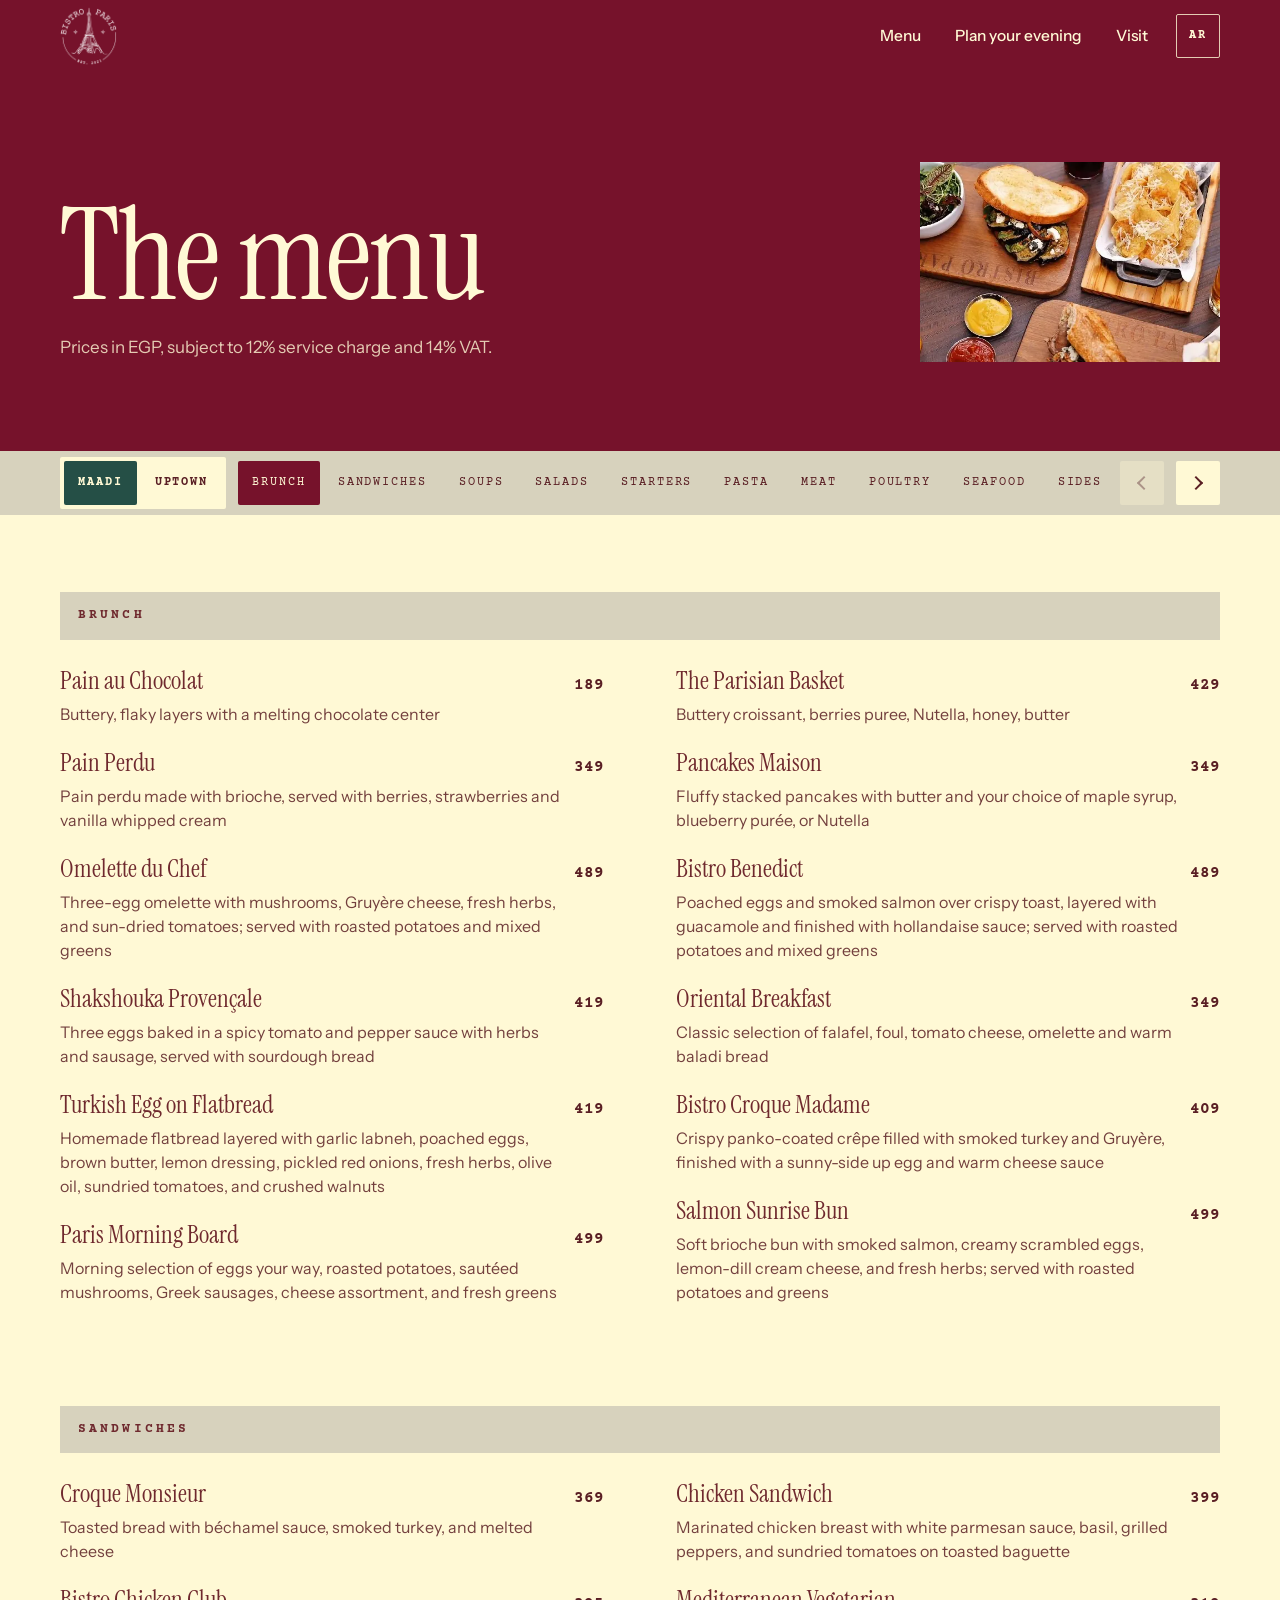
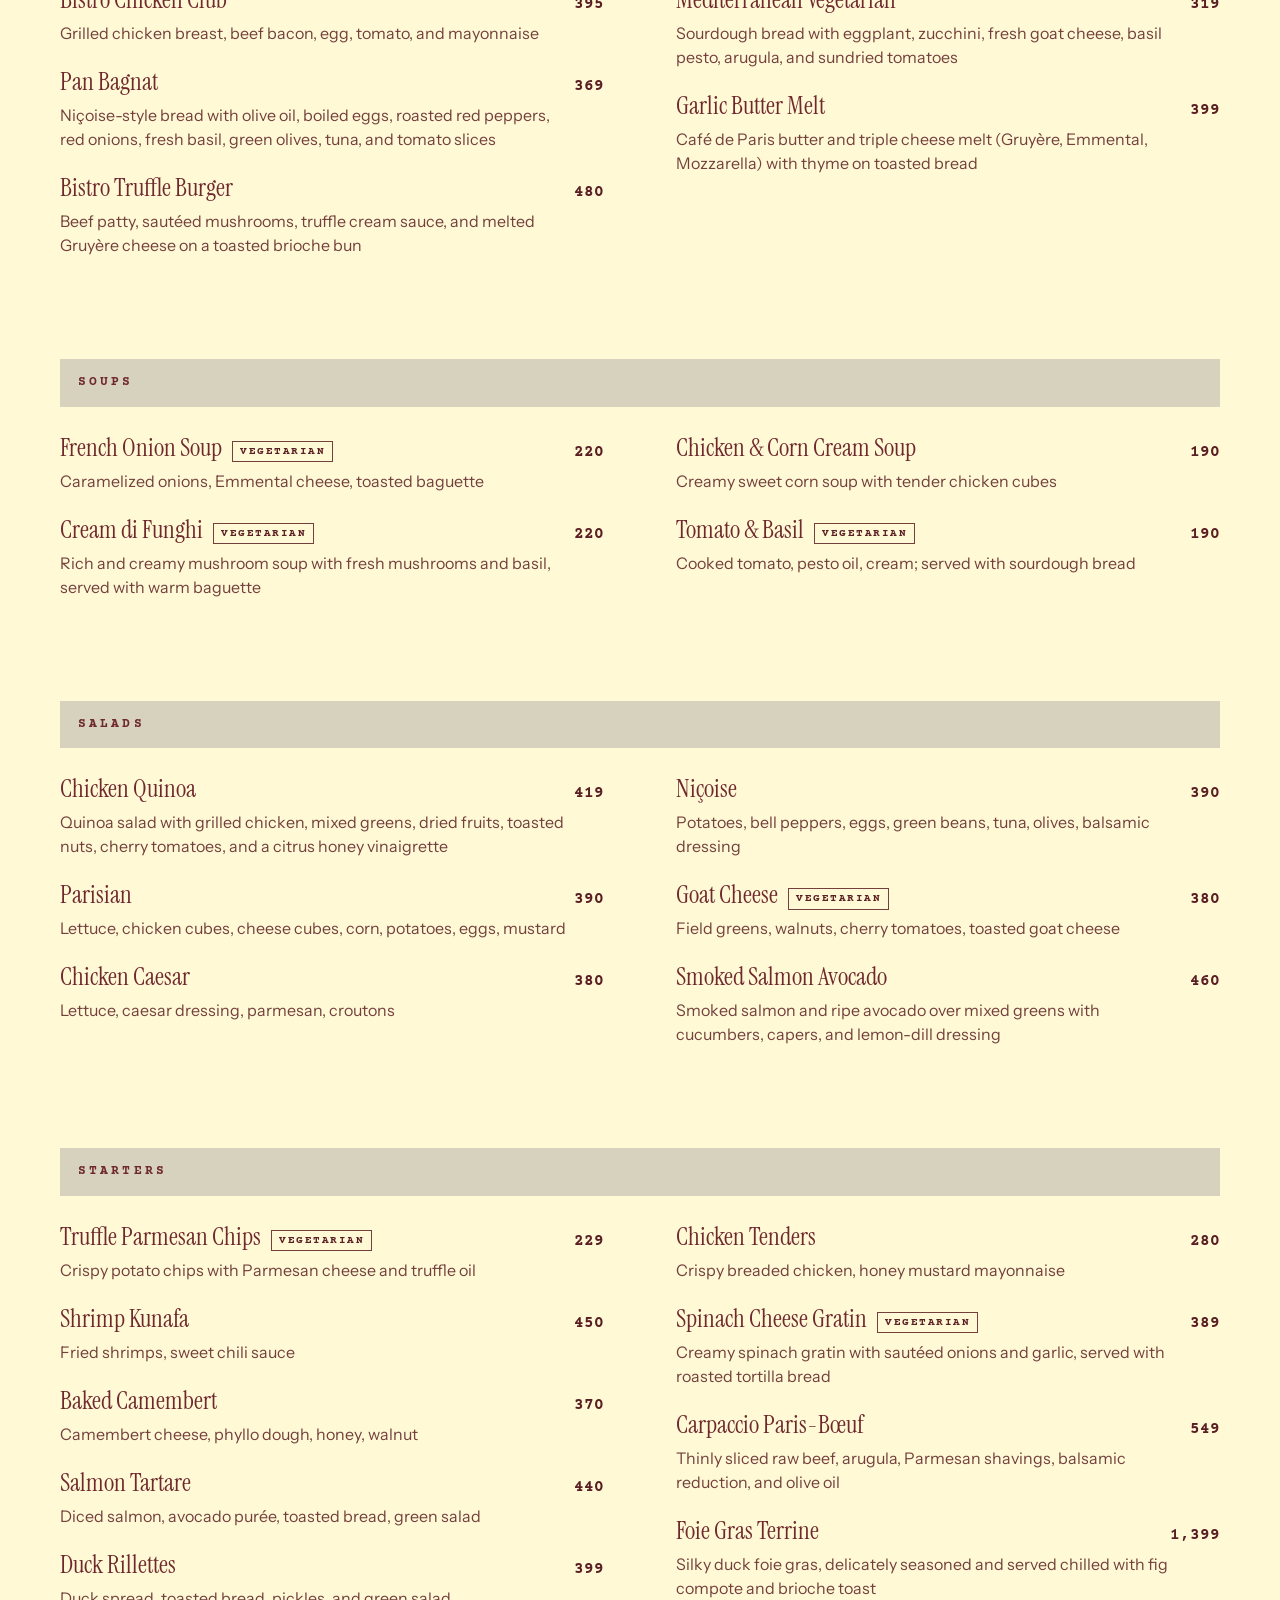
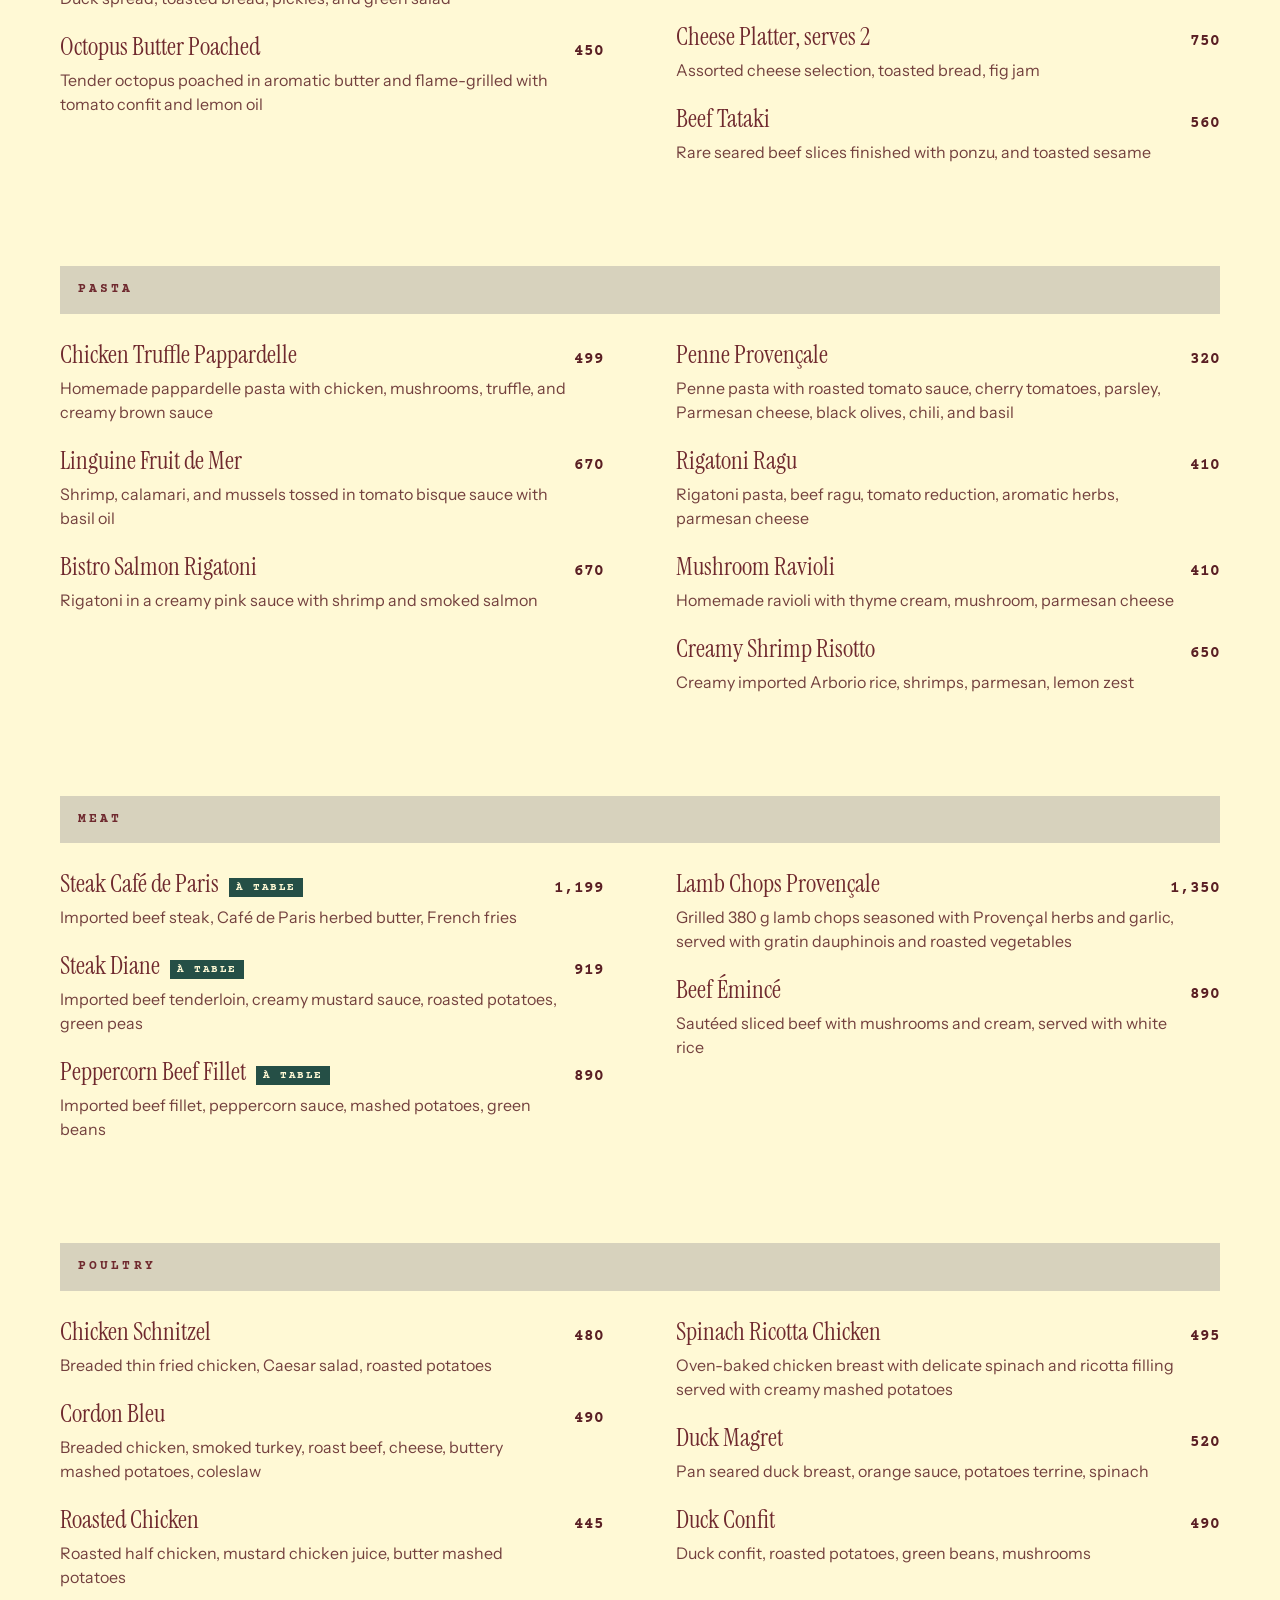
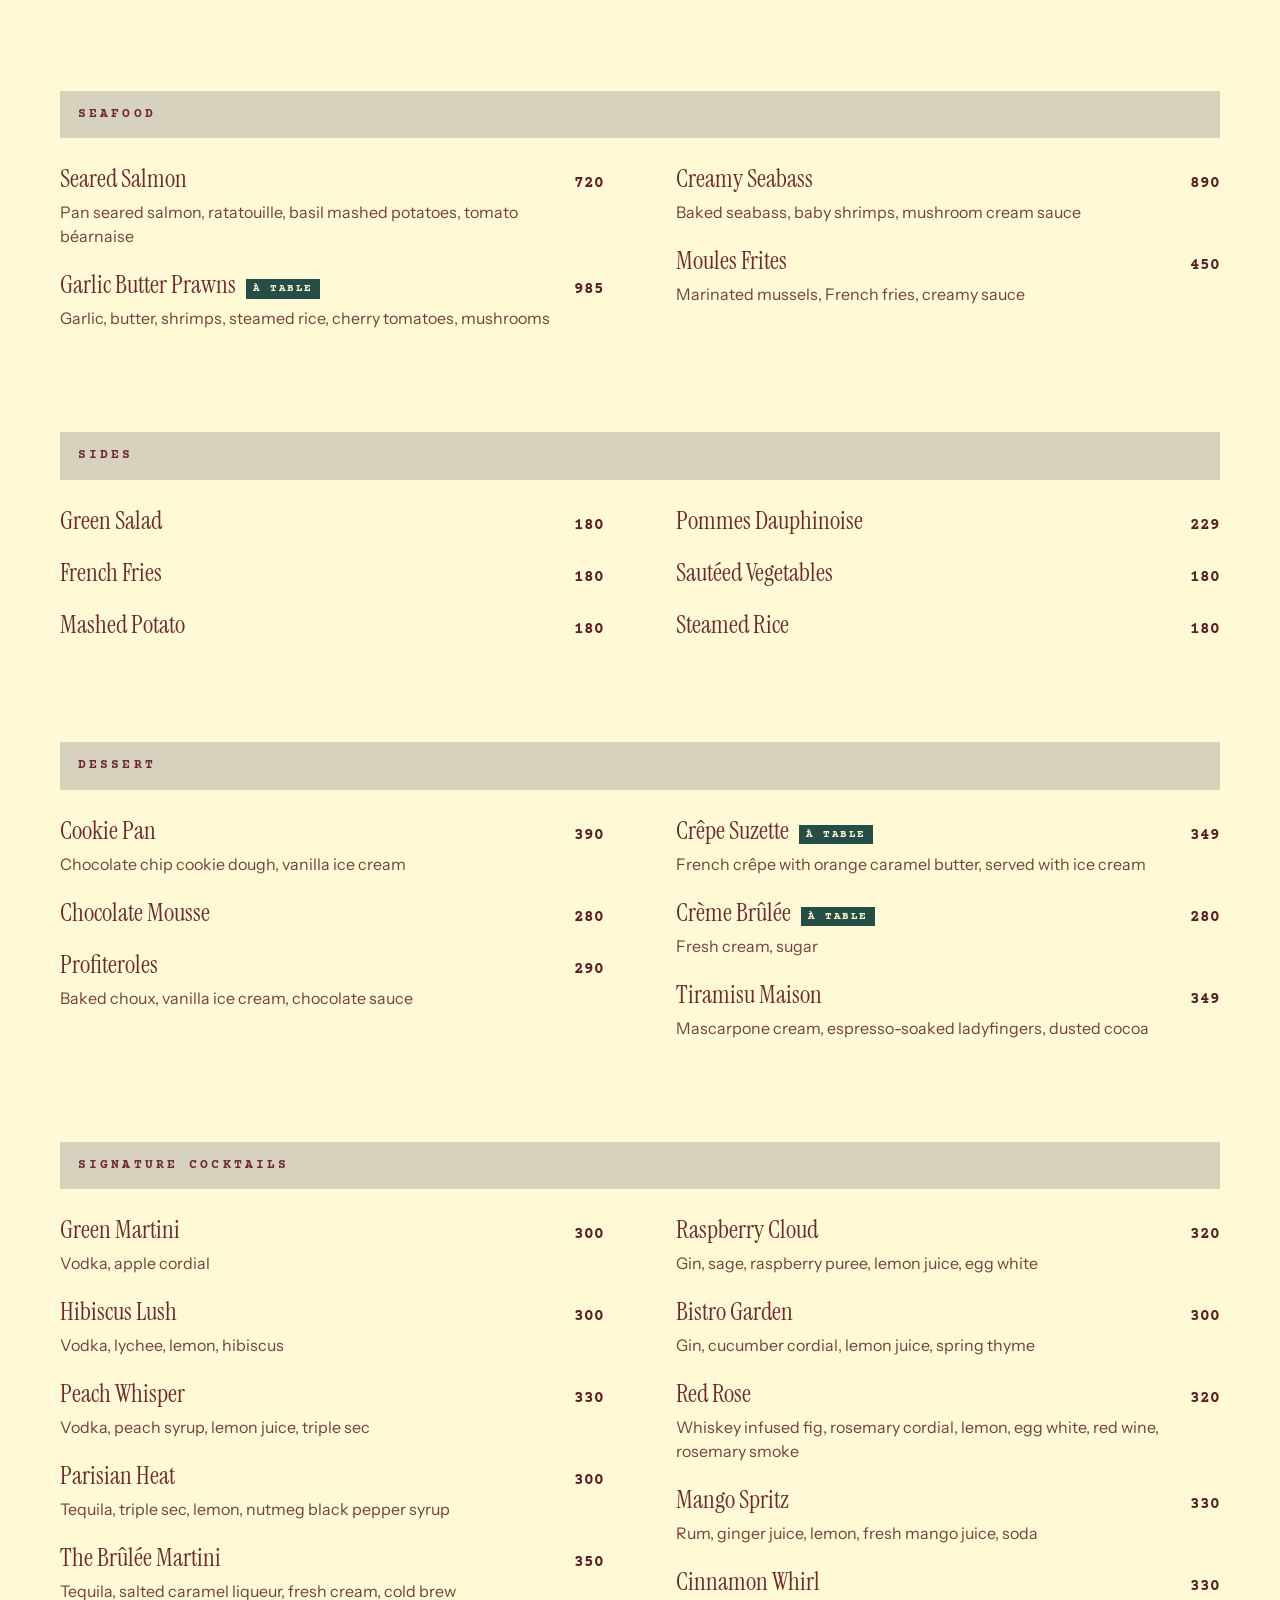
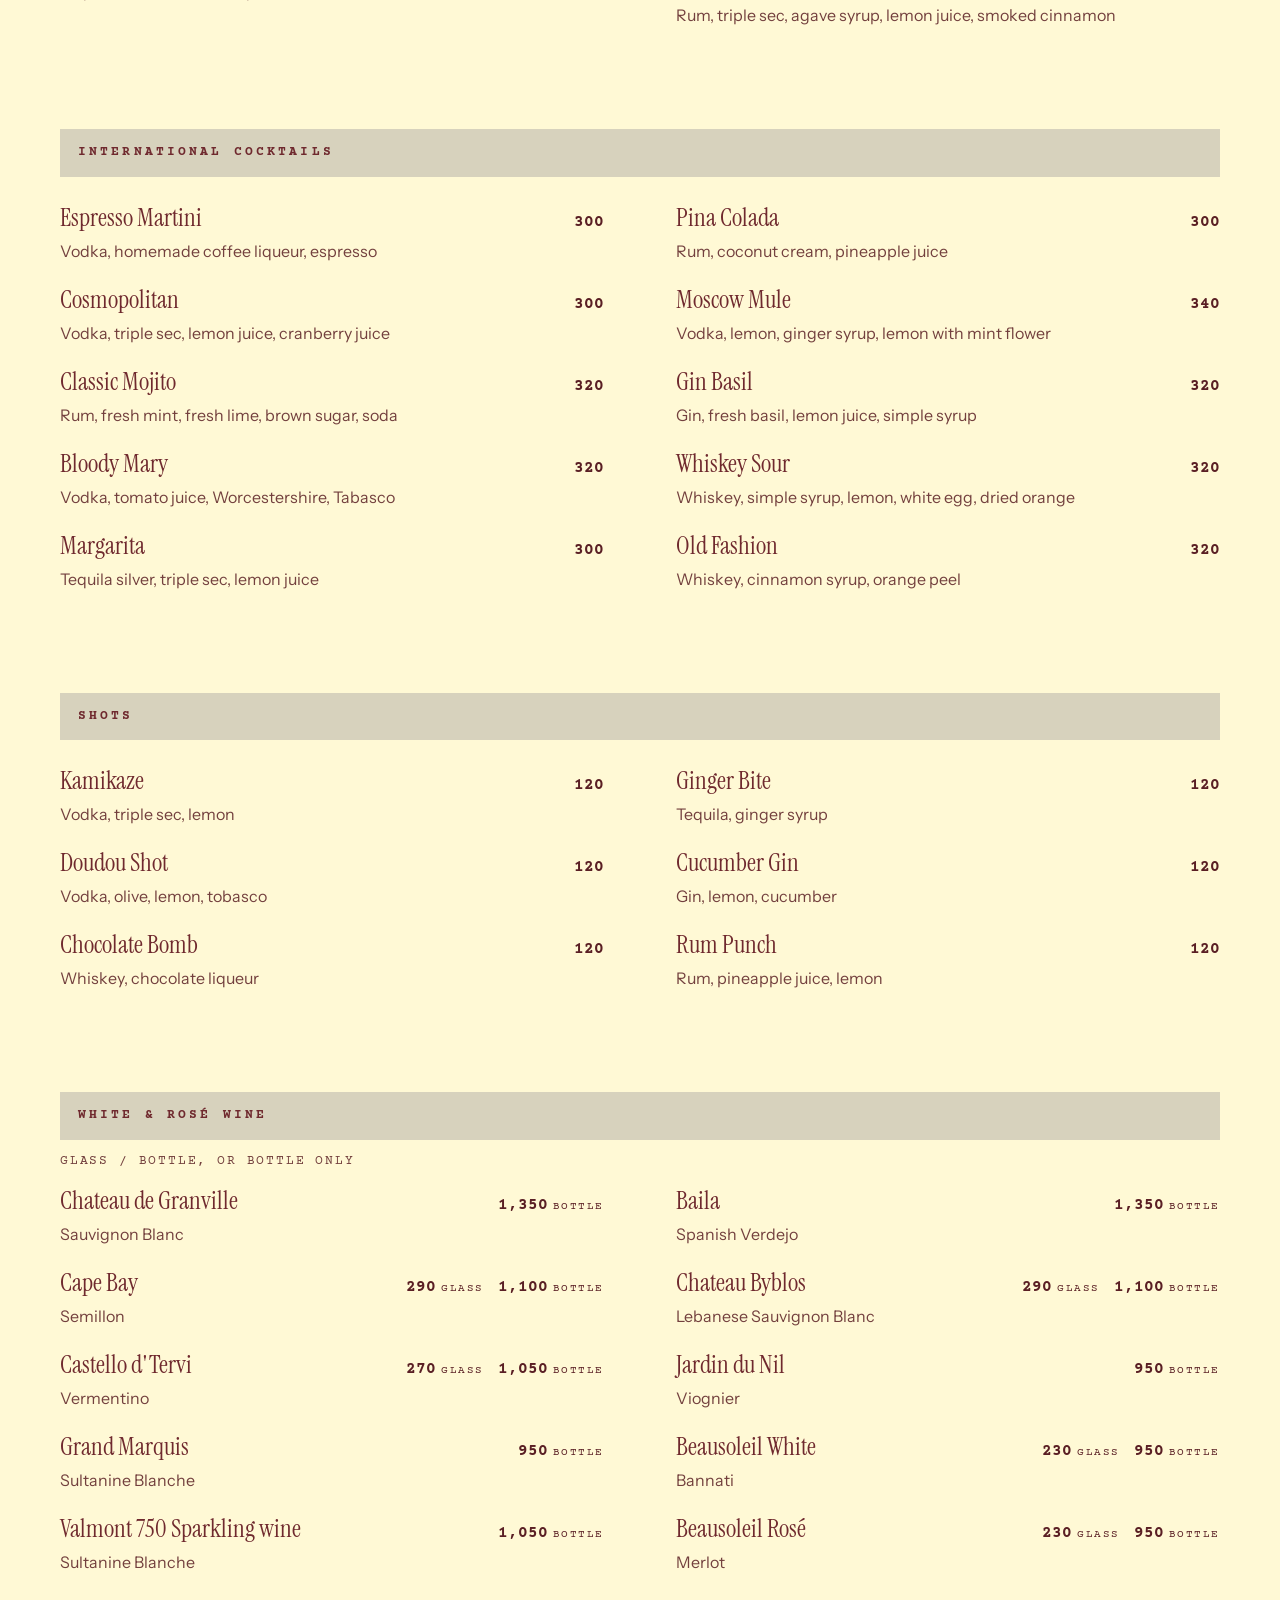
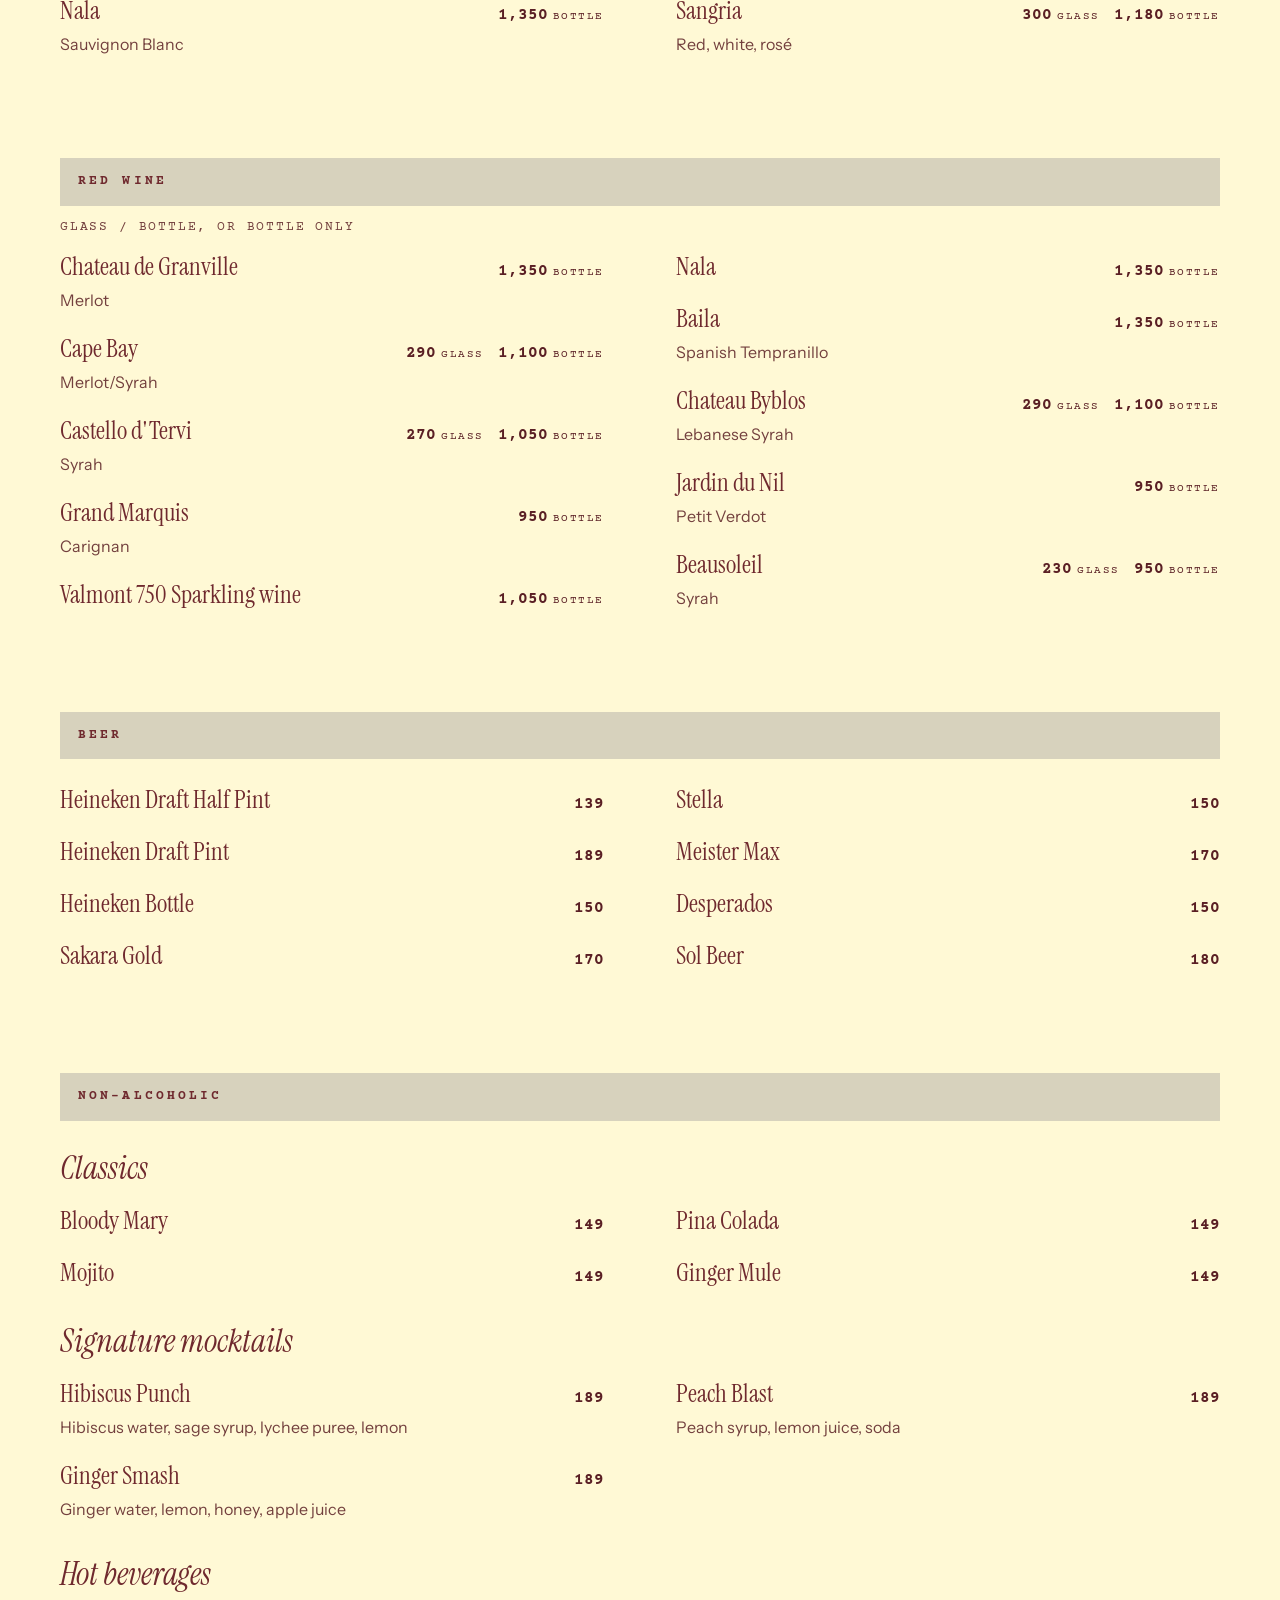
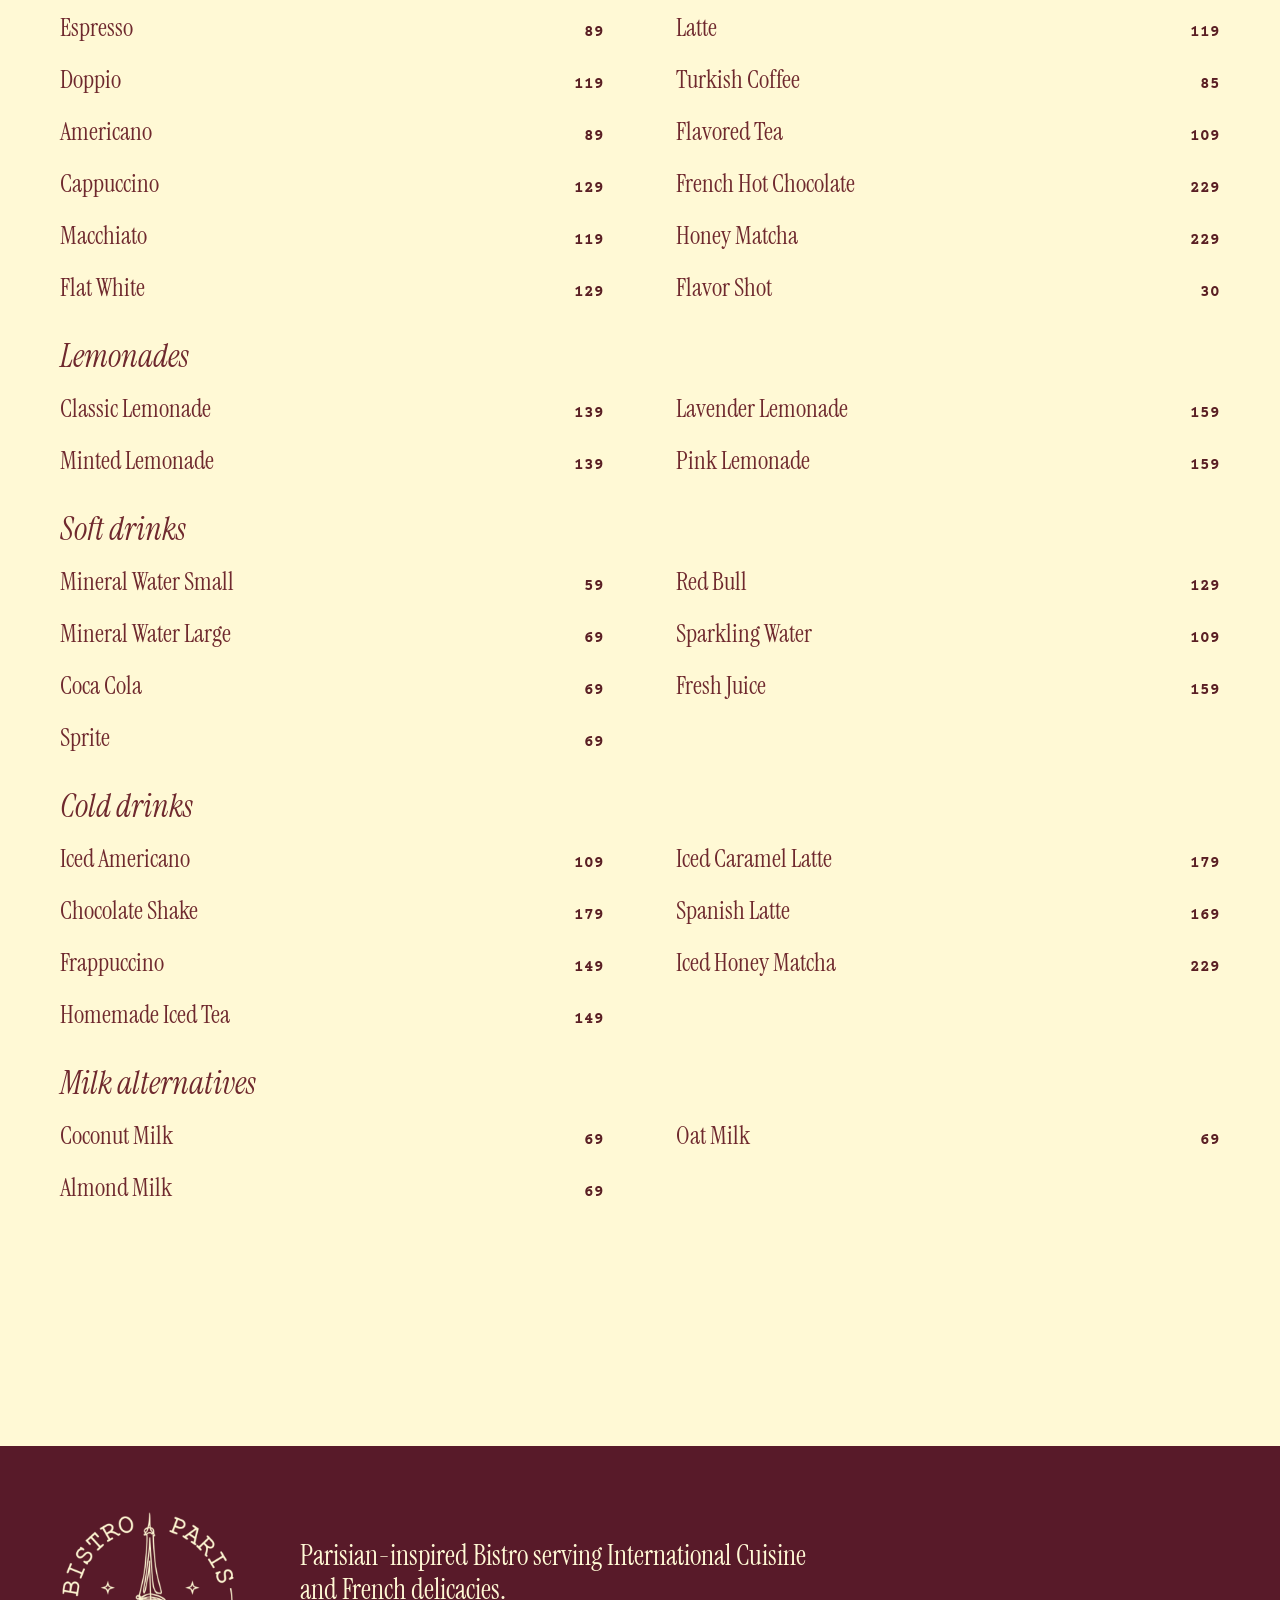
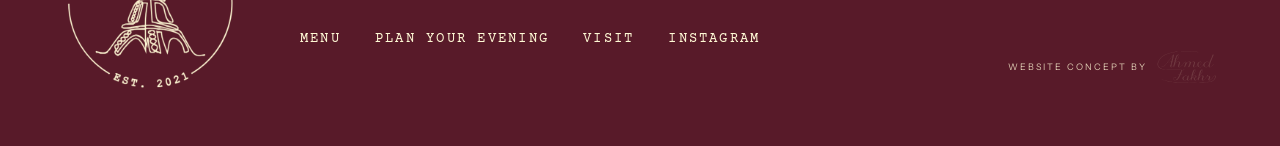
==== commit 4cc3a0aa: "Refine colours, forms and layout" ====
--- a/menu.html
+++ b/menu.html
@@ -30,9 +30,9 @@
 if(document.fonts&&document.fonts.load){Promise.all(['400 1em "Instrument Serif"','italic 400 1em "Instrument Serif"','400 1em "Instrument Sans"','500 1em "Instrument Sans"','400 1em "Courier Prime"','700 1em "Courier Prime"'].map(function(f){return document.fonts.load(f)})).then(d,d)}else d()})();
 </script>
 <style>html.fl body{opacity:0}body{transition:opacity .25s ease}</style>
-<link rel="stylesheet" href="fonts.css?v=2">
-<link rel="stylesheet" href="style.css?v=2">
-<script src="site.js?v=2" defer></script>
+<link rel="stylesheet" href="fonts.css?v=9">
+<link rel="stylesheet" href="style.css?v=9">
+<script src="site.js?v=9" defer></script>
 <script type="application/ld+json">{"@context": "https://schema.org", "@graph": [{"@type": "Restaurant", "@id": "https://ahmedfakhr1.github.io/bistroparis-preview/#maadi", "name": "Bistro Paris Maadi", "url": "https://ahmedfakhr1.github.io/bistroparis-preview/", "description": "Parisian-inspired Bistro serving International Cuisine and French delicacies", "servesCuisine": ["French", "International"], "telephone": "+201289994449", "image": "https://ahmedfakhr1.github.io/bistroparis-preview/img/og.jpg", "hasMenu": "https://ahmedfakhr1.github.io/bistroparis-preview/menu.html", "address": {"@type": "PostalAddress", "streetAddress": "13 Street 18, Maadi as Sarayat Al Gharbeyah, first floor of Building 13", "addressLocality": "Cairo", "postalCode": "4212050", "addressCountry": "EG"}, "sameAs": ["https://www.instagram.com/bistropariseg/", "https://www.facebook.com/bistroparis.eg"]}, {"@type": "Restaurant", "@id": "https://ahmedfakhr1.github.io/bistroparis-preview/#uptown", "name": "Bistro Paris Uptown", "url": "https://ahmedfakhr1.github.io/bistroparis-preview/", "description": "Parisian-inspired Bistro serving International Cuisine and French delicacies", "servesCuisine": ["French", "International"], "telephone": "+201277890000", "image": "https://ahmedfakhr1.github.io/bistroparis-preview/img/og.jpg", "hasMenu": "https://ahmedfakhr1.github.io/bistroparis-preview/menu.html?branch=uptown", "address": {"@type": "PostalAddress", "streetAddress": "Golf Plaza, Uptown Cairo", "addressLocality": "Cairo", "addressCountry": "EG"}, "openingHoursSpecification": [{"@type": "OpeningHoursSpecification", "dayOfWeek": ["Monday", "Tuesday", "Wednesday", "Thursday", "Friday", "Saturday", "Sunday"], "opens": "09:00", "closes": "23:30"}], "sameAs": ["https://www.instagram.com/bistropariseg/", "https://www.facebook.com/bistroparis.eg"]}]}</script>
 </head>
 <body class="menu-pg">
--- a/style.css
+++ b/style.css
@@ -6,6 +6,7 @@
   --mono:'Courier Prime','Courier New',Courier,monospace;
   --hh:64px;--bar:64px;--dock:60px;--gut:20px;--maxw:1240px;--r:2px;
   --ease:cubic-bezier(.23,1,.32,1);
+  --field:#FFFDF2;--line:rgba(88,26,41,.3);
 }
 @media(min-width:900px){:root{--hh:72px;--gut:40px}}
 *,*::before,*::after{box-sizing:border-box}
@@ -185,33 +186,37 @@
 .plan-band img{position:absolute;inset:0;width:100%;height:100%;object-fit:cover}
 .plan .wrap{padding-block:clamp(72px,9vw,130px) clamp(88px,11vw,160px)}
 .plan-head{margin-bottom:clamp(40px,6vw,72px);text-align:center}
-.plan-grid{display:grid;grid-template-columns:minmax(0,1fr);gap:56px}
-@media(min-width:960px){.plan-grid{grid-template-columns:minmax(0,7fr) minmax(0,5fr);gap:clamp(48px,6vw,96px);align-items:start}}
+.plan-grid{max-width:820px;margin:0 auto}
 .form{display:grid;grid-template-columns:minmax(0,1fr);gap:20px}
 @media(min-width:560px){.form{grid-template-columns:repeat(2,minmax(0,1fr))}}
 .f-wide,.f-branch{grid-column:1/-1}
 .f-branch{margin:0;padding:0;border:0;min-width:0}
 .field{display:flex;flex-direction:column;gap:8px;min-width:0}
-label,legend{padding:0;font:700 12px/1.2 var(--mono);letter-spacing:.2em;text-transform:uppercase;color:var(--ink)}
+label,legend{padding:0;font:500 .875rem/1.3 var(--sans);letter-spacing:0;text-transform:none;color:var(--ink)}
 .f-branch legend{margin-bottom:8px}
-input,select,textarea{width:100%;min-height:52px;padding:0 16px;border:1px solid transparent;border-radius:var(--r);background:var(--canvas);color:var(--ink-deep);font:400 1rem/1.3 var(--sans)}
+input,select,textarea{width:100%;min-height:52px;padding:0 16px;border:1px solid var(--line);border-radius:var(--r);background-color:var(--field);color:var(--ink-deep);font:400 1rem/1.3 var(--sans);transition:border-color .2s var(--ease)}
+input:focus-visible,select:focus-visible,textarea:focus-visible{border-color:var(--bordeaux);outline:2px solid var(--bordeaux);outline-offset:2px}
+@media(hover:hover) and (pointer:fine){input:hover,select:hover,textarea:hover,.seg-b:not([aria-pressed=true]):hover{border-color:rgba(88,26,41,.55)}}
 textarea{min-height:104px;padding:14px 16px;resize:vertical}
 select{appearance:none;-webkit-appearance:none;padding-right:44px;background-image:url("data:image/svg+xml,%3Csvg xmlns='http://www.w3.org/2000/svg' width='12' height='8' viewBox='0 0 12 8'%3E%3Cpath d='M1 1l5 5 5-5' fill='none' stroke='%236F292E' stroke-width='2'/%3E%3C/svg%3E");background-position:calc(100% - 18px) 50%;background-size:12px 8px;background-repeat:no-repeat}
 input[aria-invalid=true]{border-color:var(--bordeaux)}
 .err{font-size:1rem;font-weight:500;color:var(--bordeaux)}
 .hint{font-size:1rem;line-height:1.45;color:var(--ink-soft)}
 .seg{display:grid;grid-template-columns:repeat(2,minmax(0,1fr));gap:4px}
-.seg-b{min-height:52px;border:0;border-radius:var(--r);background:var(--canvas);color:var(--ink-deep);font:700 13px/1 var(--mono);letter-spacing:.2em;text-transform:uppercase;transition:background-color .2s var(--ease),color .2s var(--ease)}
-.seg-b[aria-pressed=true]{background:var(--green);color:var(--cream)}
+.seg-b{min-height:52px;border:1px solid var(--line);border-radius:var(--r);background:var(--field);color:var(--ink-deep);font:700 13px/1 var(--mono);letter-spacing:.2em;text-transform:uppercase;transition:background-color .2s var(--ease),color .2s var(--ease),border-color .2s var(--ease)}
+.seg-b[aria-pressed=true]{background:var(--bordeaux);border-color:var(--bordeaux);color:var(--cream)}
 .f-send{display:grid;gap:12px;justify-items:start;margin-top:8px}
 .f-send .btn{min-width:min(100%,260px)}
-.visit{display:grid;gap:20px}
-.vcard{display:grid;grid-template-columns:104px minmax(0,1fr);gap:8px 20px;align-items:start;padding:24px;background:var(--bordeaux)}
-.vcard>img{width:104px;height:132px;object-fit:cover;background:var(--wine)}
-.vc-tx h3{margin-bottom:10px;font:400 34px/1 var(--serif);color:var(--cream)}
-.vc-tx p{margin-bottom:8px;font-size:1rem;line-height:1.5;color:var(--cream-soft)}
-.vc-act{grid-column:1/-1;display:flex;flex-wrap:wrap;gap:10px;margin-top:12px}
+.visit{display:grid;grid-template-columns:minmax(0,1fr);gap:20px;margin-top:clamp(64px,8vw,112px)}
+@media(min-width:800px){.visit{grid-template-columns:repeat(2,minmax(0,1fr));gap:clamp(20px,3vw,40px)}}
+.vcard{display:flex;flex-direction:column;background:var(--bordeaux)}
+.vcard>img{width:100%;height:auto;aspect-ratio:3/2;object-fit:cover;background:var(--wine)}
+.vc-tx{flex:1;padding:clamp(24px,3vw,36px) clamp(22px,3vw,36px) 0}
+.vc-tx h3{margin-bottom:12px;font:400 clamp(38px,3.6vw,50px)/1 var(--serif);color:var(--cream)}
+.vc-tx p{margin-bottom:8px;max-width:38ch;font-size:1.0625rem;line-height:1.5;color:var(--cream-soft)}
+.vc-act{display:flex;flex-wrap:wrap;gap:10px;padding:20px clamp(22px,3vw,36px) clamp(24px,3vw,36px)}
 .vc-act .btn{min-height:46px;padding:0 18px;font-size:.9375rem}
+@media(max-width:559px){.vc-act .btn{flex:1 1 100%}}
 
 /* footer */
 .foot{--sig-rest:#6E373F;--sig-label:#DECCB3;--sig-accent:#D7D2BD;padding:clamp(72px,9vw,120px) 0 calc(var(--dock) + 52px);background:var(--wine);color:var(--cream)}
@@ -221,7 +226,15 @@
 .foot-nav{display:flex;flex-wrap:wrap;justify-content:center;gap:4px 10px}
 .foot-nav a{display:inline-flex;align-items:center;min-height:44px;padding:0 12px;font:400 12px/1 var(--mono);letter-spacing:.2em;text-transform:uppercase;text-decoration:none;color:var(--cream)}
 .credit{margin:12px 0 0}
-@media(min-width:900px){.foot{padding-bottom:72px}}
+@media(min-width:900px){
+  .foot{padding:64px 0 56px}
+  .foot-in{display:grid;grid-template-columns:auto minmax(0,1fr) auto;grid-template-areas:"seal line credit" "seal nav credit";align-items:center;justify-items:start;column-gap:clamp(40px,5vw,80px);row-gap:10px;text-align:left}
+  .foot-seal{grid-area:seal;width:176px}
+  .foot .foot-line{grid-area:line;align-self:end;max-width:40ch;font:400 clamp(24px,2.2vw,32px)/1.2 var(--serif);color:var(--cream)}
+  .foot-nav{grid-area:nav;align-self:start;justify-content:flex-start;margin-left:-12px}
+  .foot-nav a{font-size:14px;letter-spacing:.16em}
+  .credit{grid-area:credit;align-self:end;justify-self:end;margin:0}
+}
 
 /* signature */
 .sig{display:inline-flex;align-items:center;gap:10px;text-decoration:none;-webkit-tap-highlight-color:transparent;padding:6px 4px;min-height:44px}
@@ -290,3 +303,5 @@
 
 /* steady */
 .js .rv,.js .fade,html.js .rv:not(.in),.js .rv.in,.js .fade.in{opacity:1!important;transition:none!important;animation:none!important;transform:none!important}
+:root{--dock:46px}.dock a{font-size:11px;letter-spacing:.18em}
+.hero-scrim{height:62%;background:linear-gradient(to top,rgba(88,26,41,.9) 0%,rgba(88,26,41,.55) 30%,rgba(88,26,41,0) 100%)}
